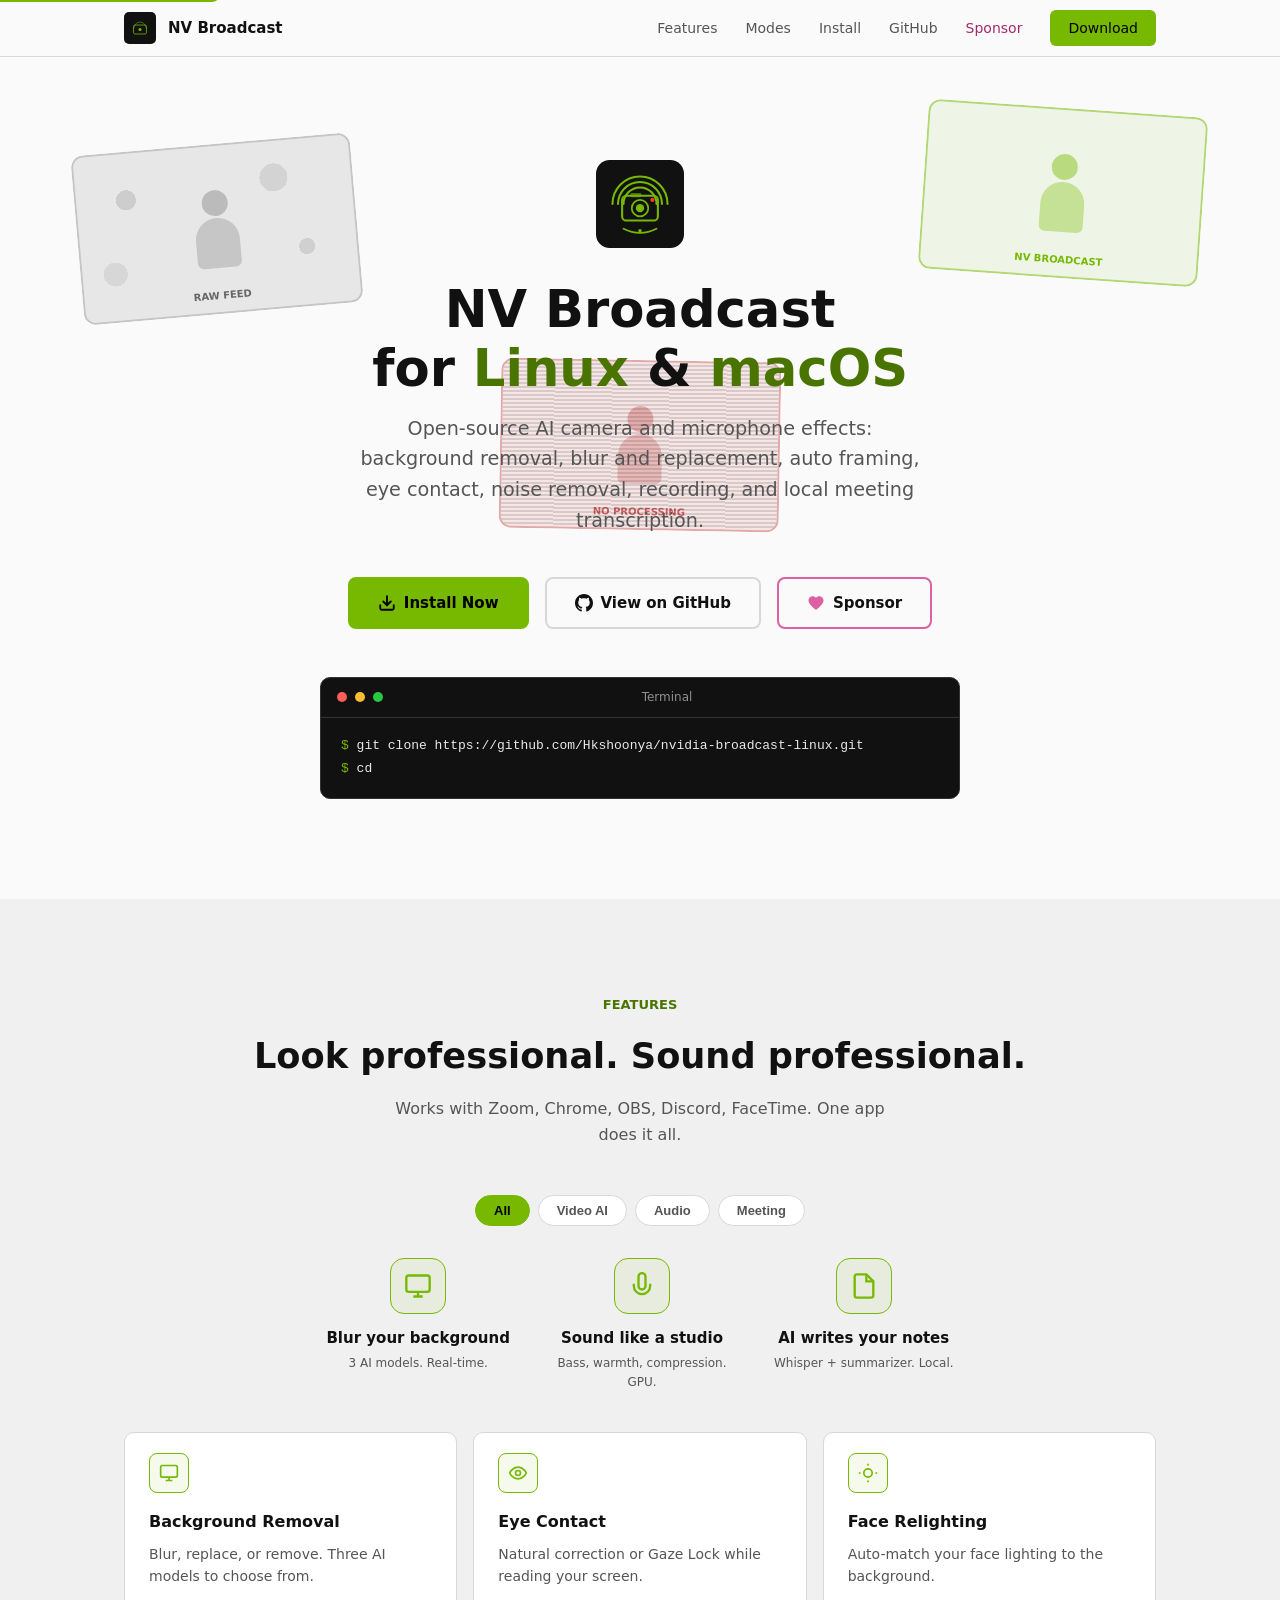
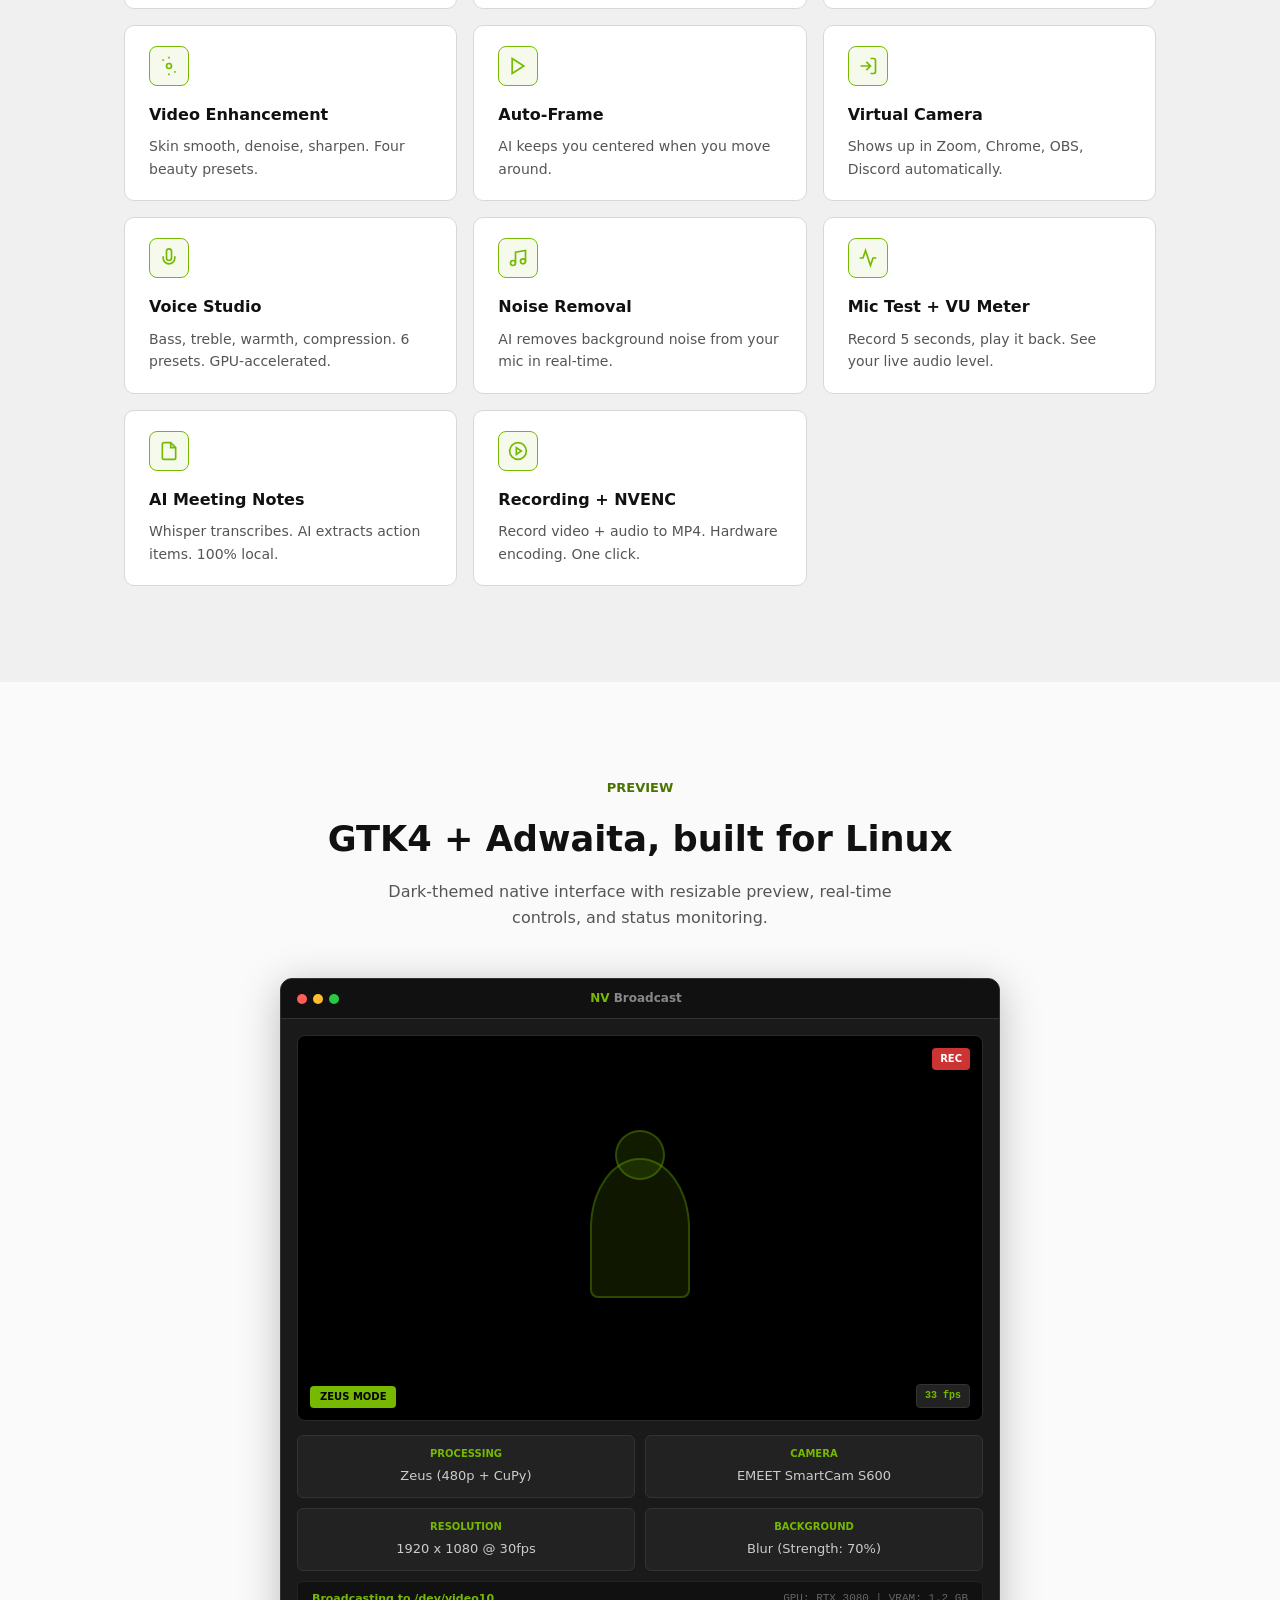
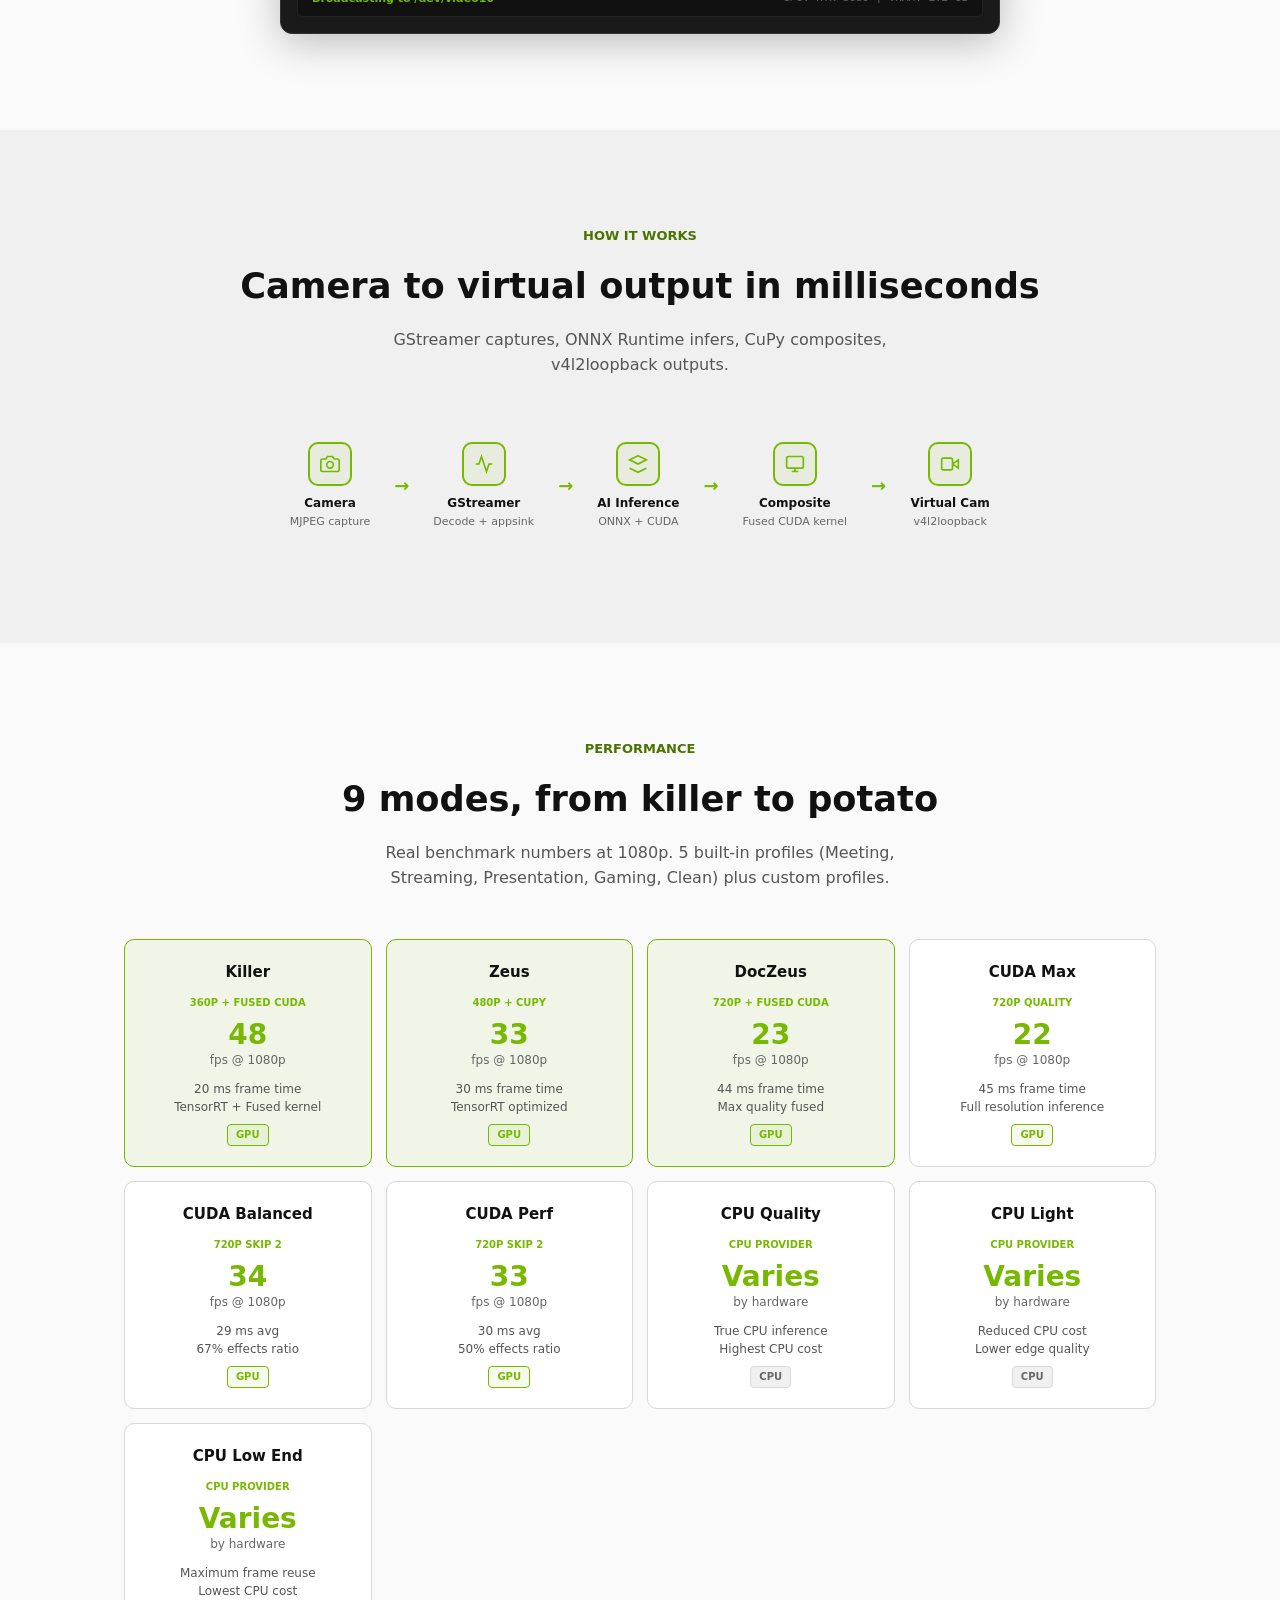
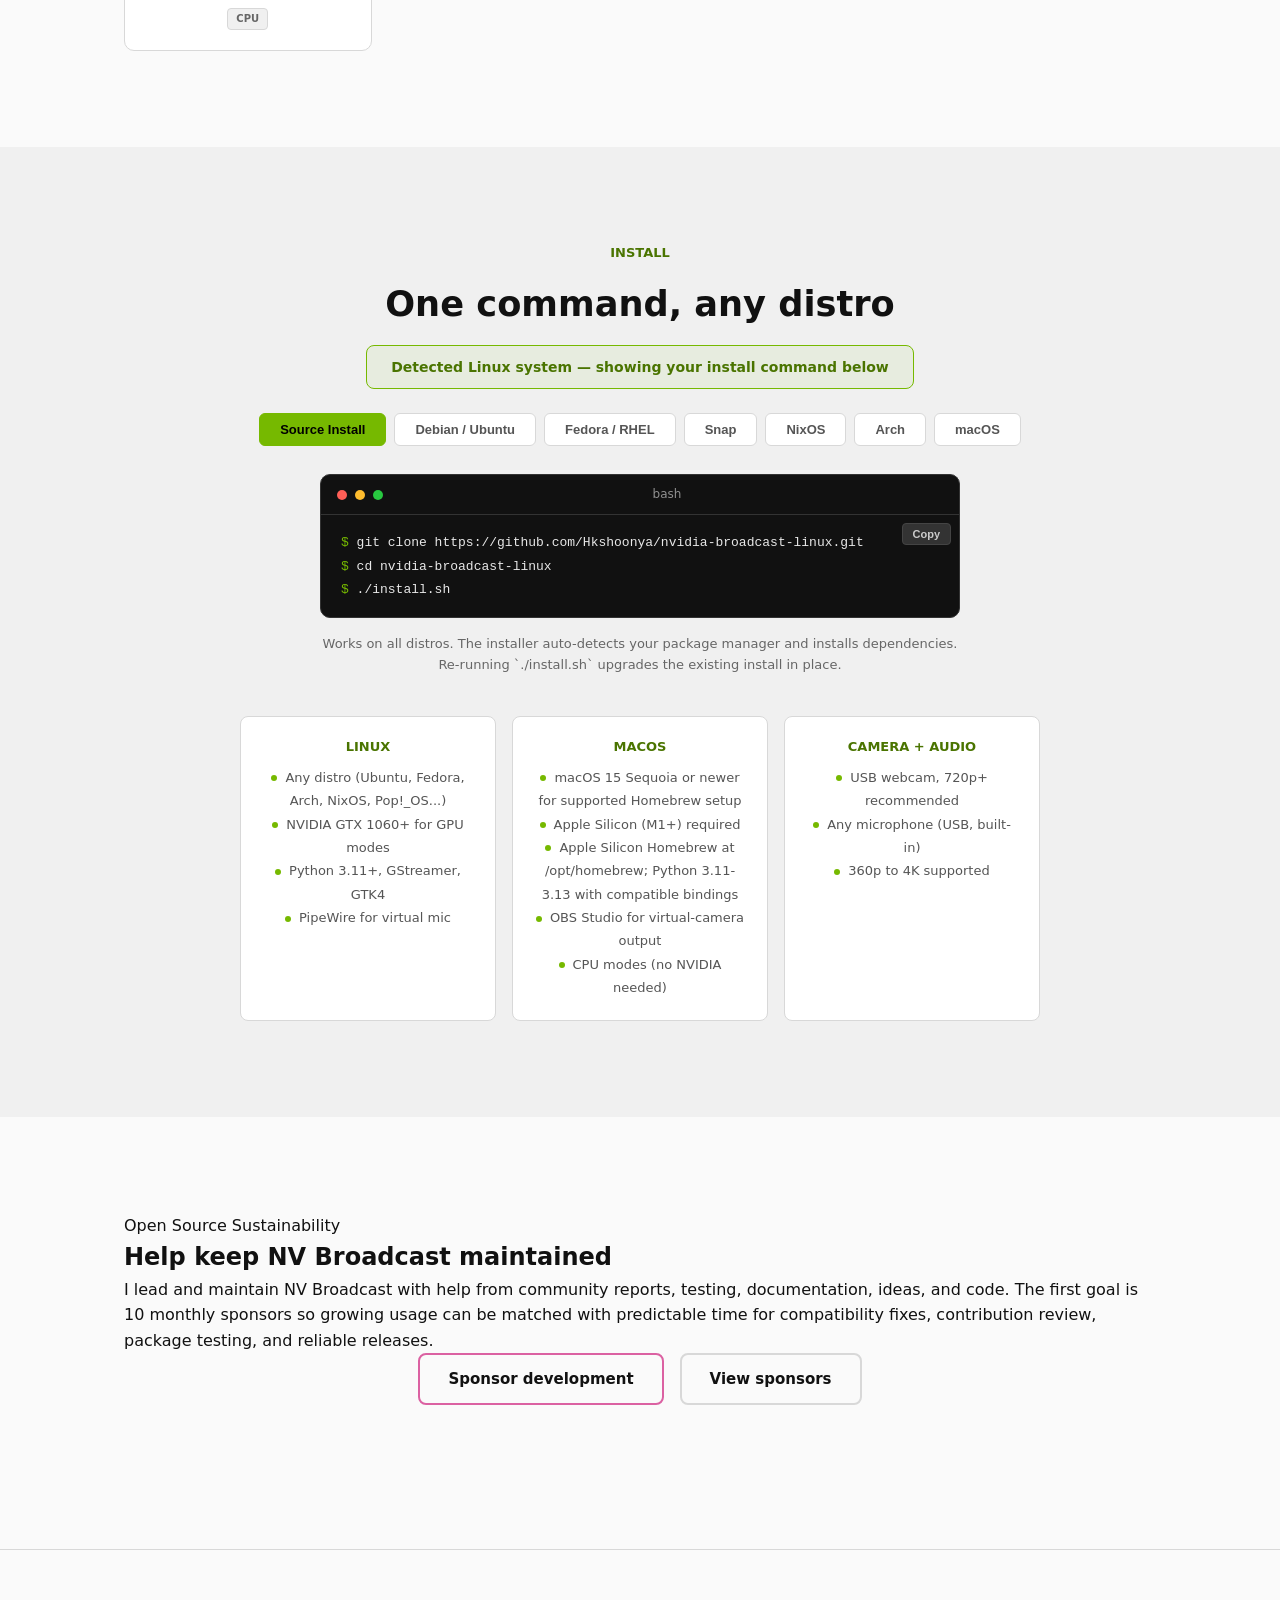
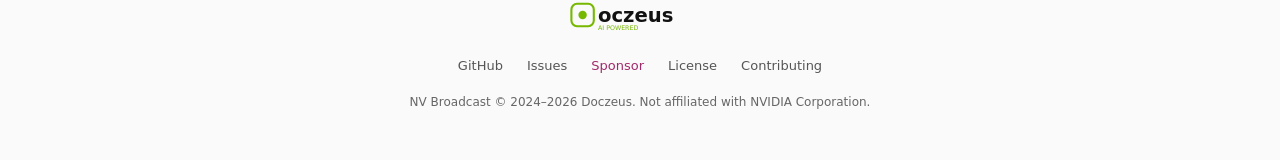
==== docs/index.html @ 4dcd2ed2 "Merge e1fee5637b21ab95cbe6ef2a25f48e8248748248 into ffb32e8519c49a64fc93b8a7a98a96daa91284bc" ====
<!DOCTYPE html>
<html lang="en">
<head>
<meta charset="UTF-8">
<meta name="viewport" content="width=device-width, initial-scale=1.0">
<title>NV Broadcast - AI Camera Effects for Linux &amp; macOS</title>
<meta name="description" content="Open-source AI camera and microphone effects for Linux and macOS: background blur and replacement, auto framing, noise removal, and local meeting transcription.">
<meta name="author" content="Doczeus">
<meta name="robots" content="index,follow,max-image-preview:large">
<meta name="theme-color" content="#111111">
<link rel="canonical" href="https://nvbroadcast.com/">
<meta property="og:site_name" content="NV Broadcast">
<meta property="og:title" content="NV Broadcast - AI Virtual Camera for Linux &amp; macOS">
<meta property="og:description" content="Open-source AI camera and microphone effects: background effects, auto framing, noise removal, and local meeting transcription.">
<meta property="og:type" content="website">
<meta property="og:url" content="https://nvbroadcast.com/">
<meta property="og:image" content="https://nvbroadcast.com/og-image.png">
<meta property="og:image:secure_url" content="https://nvbroadcast.com/og-image.png">
<meta property="og:image:type" content="image/png">
<meta property="og:image:width" content="1200">
<meta property="og:image:height" content="630">
<meta property="og:image:alt" content="NV Broadcast AI virtual camera for Linux and macOS">
<meta name="twitter:card" content="summary_large_image">
<meta name="twitter:title" content="NV Broadcast - AI Virtual Camera for Linux &amp; macOS">
<meta name="twitter:description" content="Open-source AI background effects, auto framing, noise removal, and local meeting transcription for Linux and macOS.">
<meta name="twitter:image" content="https://nvbroadcast.com/og-image.png">
<meta name="twitter:image:alt" content="NV Broadcast AI virtual camera for Linux and macOS">
<link rel="icon" type="image/svg+xml" href="data:image/svg+xml,%3Csvg xmlns='http://www.w3.org/2000/svg' viewBox='0 0 128 128'%3E%3Crect width='128' height='128' rx='20' fill='%23111'/%3E%3Ccircle cx='64' cy='70' r='6' fill='%2376b900'/%3E%3C/svg%3E">
<script type="application/ld+json">
{
  "@context": "https://schema.org",
  "@graph": [
    {
      "@type": "WebSite",
      "@id": "https://nvbroadcast.com/#website",
      "url": "https://nvbroadcast.com/",
      "name": "NV Broadcast",
      "description": "Open-source AI camera and microphone effects for Linux and macOS",
      "publisher": { "@id": "https://nvbroadcast.com/#author" }
    },
    {
      "@type": "SoftwareApplication",
      "@id": "https://nvbroadcast.com/#software",
      "name": "NV Broadcast",
      "url": "https://nvbroadcast.com/",
      "downloadUrl": "https://github.com/Hkshoonya/nvidia-broadcast-linux/releases/tag/v1.5.3",
      "softwareVersion": "1.5.3",
      "operatingSystem": "Linux, macOS 15 or later on Apple Silicon",
      "applicationCategory": "MultimediaApplication",
      "description": "AI virtual camera with background effects, auto framing, eye contact, noise removal, recording, and local meeting transcription",
      "image": "https://nvbroadcast.com/og-image.png",
      "author": { "@id": "https://nvbroadcast.com/#author" },
      "license": "https://spdx.org/licenses/GPL-3.0-or-later.html",
      "isAccessibleForFree": true,
      "offers": {
        "@type": "Offer",
        "price": "0",
        "priceCurrency": "USD"
      },
      "sameAs": [
        "https://github.com/Hkshoonya/nvidia-broadcast-linux",
        "https://snapcraft.io/nvbroadcast"
      ]
    },
    {
      "@type": "Person",
      "@id": "https://nvbroadcast.com/#author",
      "name": "Doczeus",
      "url": "https://github.com/Hkshoonya"
    }
  ]
}
</script>
<style>
/* ── Reset ── */
*, *::before, *::after { box-sizing: border-box; margin: 0; padding: 0; }

/* ── Tokens ── */
:root {
  --bg: #fafafa;
  --bg-alt: #f0f0f0;
  --surface: #ffffff;
  --surface-raised: #ffffff;
  --text: #111111;
  --text-secondary: #555555;
  --text-muted: #666666;
  --border: #d8d8d8;
  --border-subtle: #e8e8e8;
  --accent: #76b900;
  --accent-hover: #8ad400;
  --accent-text: #4a7400;
  --accent-surface: #76b90012;
  --sponsor-text: #a12a6a;
  --code-bg: #f0f0f0;
  --code-text: #1a1a1a;
  --terminal-bg: #111111;
  --terminal-text: #d4d4d4;
  --terminal-border: #333333;
  --card-shadow: 0 1px 3px rgba(0,0,0,0.06);
  --card-shadow-hover: 0 4px 12px rgba(0,0,0,0.1);
  --red: #cc3333;
  --rec-glow: #ff3333;
}

@media (prefers-color-scheme: dark) {
  :root {
    --bg: #0c0c0c;
    --bg-alt: #111111;
    --surface: #161616;
    --surface-raised: #1c1c1c;
    --text: #e8e8e8;
    --text-secondary: #999999;
    --text-muted: #888888;
    --border: #2a2a2a;
    --border-subtle: #222222;
    --accent: #76b900;
    --accent-hover: #8ad400;
    --accent-text: #76b900;
    --accent-surface: #76b90010;
    --sponsor-text: #db61a2;
    --code-bg: #1a1a1a;
    --code-text: #d4d4d4;
    --terminal-bg: #0a0a0a;
    --terminal-border: #2a2a2a;
    --card-shadow: 0 1px 3px rgba(0,0,0,0.3);
    --card-shadow-hover: 0 4px 16px rgba(0,0,0,0.4);
  }
}

/* ── Base ── */
html { scroll-behavior: smooth; -webkit-font-smoothing: antialiased; }
body {
  font-family: system-ui, -apple-system, 'Segoe UI', sans-serif;
  background: var(--bg);
  color: var(--text);
  line-height: 1.6;
  overflow-x: hidden;
}
a { color: var(--accent-text); text-decoration: none; }
a:hover { text-decoration: underline; }
img { max-width: 100%; display: block; }
code { font-family: 'SF Mono', 'Cascadia Code', 'Fira Code', ui-monospace, monospace; }

/* ── Layout ── */
.container { max-width: 1080px; margin: 0 auto; padding: 0 24px; }
.section { padding: 96px 0; }
.section-alt { background: var(--bg-alt); }

/* ── Nav ── */
nav {
  position: fixed; top: 0; left: 0; right: 0; z-index: 100;
  background: var(--bg);
  border-bottom: 1px solid var(--border);
  backdrop-filter: blur(12px);
  -webkit-backdrop-filter: blur(12px);
}
nav .container {
  display: flex; align-items: center; justify-content: space-between;
  height: 56px;
}
.nav-brand {
  display: flex; align-items: center; gap: 12px;
  text-decoration: none; color: var(--text);
}
.nav-brand svg { width: 32px; height: 32px; }
.nav-brand span { font-weight: 700; font-size: 15px; letter-spacing: 0; }
.nav-links { display: flex; align-items: center; gap: 28px; }
.nav-links a {
  font-size: 14px; font-weight: 500; color: var(--text-secondary);
  text-decoration: none; transition: color 0.2s;
}
.nav-links a:hover { color: var(--accent); text-decoration: none; }
.nav-cta {
  background: var(--accent) !important; color: #000 !important;
  padding: 7px 18px; border-radius: 6px; font-weight: 600; font-size: 13px;
  transition: background 0.2s;
}
.nav-cta:hover { background: var(--accent-hover) !important; }

/* ── Hero ── */
.hero {
  padding: 160px 0 100px;
  text-align: center;
  position: relative;
  overflow: hidden;
}
.hero > .container { position: relative; z-index: 1; }
.hero-icon {
  width: 88px; height: 88px;
  margin: 0 auto 32px;
}
.hero-icon svg { width: 100%; height: 100%; }
.hero h1 {
  font-size: clamp(2rem, 5vw, 3.2rem);
  font-weight: 800;
  letter-spacing: 0;
  line-height: 1.15;
  margin-bottom: 16px;
}
.hero h1 .accent { color: var(--accent-text); }

/* macOS text reveal — starts hidden, JS adds .animate to trigger */
.macos-reveal {
  display: inline-block;
  opacity: 0;
  transform: translateY(12px) scale(0.9);
  filter: blur(6px);
  transition: none;
}
.macos-reveal.animate {
  animation: macos-arrive 1.6s cubic-bezier(0.22, 1, 0.36, 1) forwards;
}
@keyframes macos-arrive {
  0% {
    opacity: 0;
    transform: translateY(12px) scale(0.9);
    filter: blur(6px);
  }
  50% {
    opacity: 0.8;
    transform: translateY(-2px) scale(1.02);
    filter: blur(1px);
  }
  100% {
    opacity: 1;
    transform: translateY(0) scale(1);
    filter: blur(0);
  }
}
.hero .subtitle {
  font-size: clamp(1rem, 2.5vw, 1.2rem);
  color: var(--text-secondary);
  max-width: 560px;
  margin: 0 auto 40px;
  line-height: 1.6;
}
.hero-ctas {
  display: flex; align-items: center; justify-content: center;
  gap: 16px; flex-wrap: wrap; margin-bottom: 48px;
}
.btn {
  display: inline-flex; align-items: center; gap: 8px;
  padding: 12px 28px; border-radius: 8px;
  font-weight: 600; font-size: 15px;
  text-decoration: none; cursor: pointer;
  border: 2px solid transparent;
  transition: all 0.2s ease;
}
.btn:hover { text-decoration: none; }
.btn-primary {
  background: var(--accent); color: #000; border-color: var(--accent);
}
.btn-primary:hover { background: var(--accent-hover); border-color: var(--accent-hover); }
.btn-secondary {
  background: transparent; color: var(--text);
  border-color: var(--border);
}
.btn-secondary:hover { border-color: var(--accent); color: var(--accent); }
.btn-icon { width: 18px; height: 18px; }

/* ── Terminal ── */
.terminal {
  max-width: 640px; margin: 0 auto;
  background: var(--terminal-bg);
  border: 1px solid var(--terminal-border);
  border-radius: 10px;
  overflow: hidden;
  text-align: left;
}
.terminal-bar {
  display: flex; align-items: center; gap: 8px;
  padding: 10px 16px;
  border-bottom: 1px solid var(--terminal-border);
}
.terminal-dot {
  width: 10px; height: 10px; border-radius: 50%;
}
.terminal-dot.r { background: #ff5f57; }
.terminal-dot.y { background: #febc2e; }
.terminal-dot.g { background: #28c840; }
.terminal-bar span {
  flex: 1; text-align: center;
  font-size: 12px; color: #909090; font-weight: 500;
}
.terminal-body {
  padding: 16px 20px;
  font-family: 'SF Mono', 'Cascadia Code', ui-monospace, monospace;
  font-size: 13px;
  line-height: 1.8;
  color: var(--terminal-text);
  min-height: 80px;
}
.terminal-line { white-space: normal; overflow-wrap: anywhere; }
.terminal-line .prompt { color: var(--accent); }
.terminal-line .cmd { color: #e8e8e8; }
.terminal-line .comment { color: #555; }
.cursor {
  display: inline-block; width: 8px; height: 16px;
  background: var(--accent); vertical-align: text-bottom;
  animation: blink-cursor 1s step-end infinite;
}
@keyframes blink-cursor {
  0%, 100% { opacity: 1; }
  50% { opacity: 0; }
}

/* ── Hero Scene: Raw → Distorted → Enhanced ── */
.hero-scene {
  position: absolute;
  inset: 0;
  pointer-events: none;
  z-index: 0;
  overflow: hidden;
}
.scene-frame {
  position: absolute;
  width: 280px;
  height: 170px;
  border-radius: 12px;
  overflow: hidden;
}
.scene-screen {
  width: 100%;
  height: 100%;
  border-radius: 12px;
  position: relative;
  display: flex;
  align-items: center;
  justify-content: center;
  overflow: hidden;
}
.scene-person { position: relative; z-index: 1; }
.scene-person .p-head {
  width: 26px; height: 26px;
  border-radius: 50%;
  margin: 0 auto 2px;
}
.scene-person .p-body {
  width: 44px; height: 50px;
  border-radius: 22px 22px 6px 6px;
}
.scene-label {
  position: absolute;
  bottom: 10px; left: 0; right: 0;
  text-align: center;
  font-size: 10px; font-weight: 700;
  letter-spacing: 0;
  text-transform: uppercase;
}

/* Raw frame */
.frame-raw {
  top: 16%; left: 6%;
  transform: rotate(-5deg);
  animation: float-a 7s ease-in-out infinite, vis-raw 10s ease-in-out infinite;
}
.frame-raw .scene-screen {
  background: rgba(100,100,100,0.12);
  border: 2px solid rgba(120,120,120,0.3);
}
.frame-raw .p-head { background: rgba(120,120,120,0.4); }
.frame-raw .p-body { background: rgba(120,120,120,0.3); }
.frame-raw .scene-label { color: var(--text-muted); }
.frame-raw .scene-screen::before {
  content: '';
  position: absolute; inset: 0;
  background:
    radial-gradient(circle at 18% 28%, rgba(100,100,100,0.2) 10px, transparent 10px),
    radial-gradient(circle at 72% 22%, rgba(100,100,100,0.15) 14px, transparent 14px),
    radial-gradient(circle at 82% 65%, rgba(100,100,100,0.18) 8px, transparent 8px),
    radial-gradient(circle at 12% 72%, rgba(100,100,100,0.12) 12px, transparent 12px);
}

/* Distorted frame */
.frame-bad {
  top: 40%; left: 50%;
  transform: translateX(-50%) rotate(1deg);
  animation: float-b 6s ease-in-out infinite, vis-bad 10s ease-in-out infinite;
}
.frame-bad .scene-screen {
  background: rgba(200,50,50,0.1);
  border: 2px solid rgba(200,80,80,0.4);
}
.frame-bad .p-head { background: rgba(200,80,80,0.4); }
.frame-bad .p-body { background: rgba(200,80,80,0.3); }
.frame-bad .scene-label { color: rgba(200,80,80,0.9); }
.frame-bad .scene-screen::before {
  content: '';
  position: absolute; inset: 0;
  background: repeating-linear-gradient(
    0deg, transparent, transparent 2px,
    rgba(0,0,0,0.12) 2px, rgba(0,0,0,0.12) 4px
  );
  z-index: 2;
  animation: scanline-drift 4s linear infinite;
}
@keyframes scanline-drift {
  0% { transform: translateY(0); }
  100% { transform: translateY(4px); }
}
.frame-bad .scene-screen::after {
  content: '';
  position: absolute; inset: 0;
  z-index: 3;
  animation: rgb-shift 3s step-end infinite;
}
@keyframes rgb-shift {
  0%, 85% { box-shadow: inset 3px 0 rgba(255,0,0,0.2), inset -3px 0 rgba(0,200,255,0.2); }
  88% { box-shadow: inset -5px 0 rgba(255,0,0,0.3), inset 5px 0 rgba(0,200,255,0.3); }
  92% { box-shadow: inset 2px 0 rgba(255,0,0,0.15), inset -2px 0 rgba(0,200,255,0.15); }
  95% { box-shadow: inset -6px 0 rgba(255,0,0,0.25), inset 6px 0 rgba(0,200,255,0.25); }
}

/* Enhanced frame */
.frame-good {
  top: 12%; right: 6%;
  transform: rotate(4deg);
  animation: float-c 8s ease-in-out infinite, vis-good 10s ease-in-out infinite;
}
.frame-good .scene-screen {
  background: rgba(118,185,0,0.08);
  border: 2px solid rgba(118,185,0,0.5);
}
.frame-good .p-head { background: rgba(118,185,0,0.45); }
.frame-good .p-body { background: rgba(118,185,0,0.35); }
.frame-good .scene-label { color: var(--accent); }
.frame-good .scene-screen::before {
  content: '';
  position: absolute; inset: -1px;
  border-radius: 12px;
  box-shadow: 0 0 30px rgba(118,185,0,0.2), 0 0 60px rgba(118,185,0,0.1);
}

/* Float animations */
@keyframes float-a {
  0%, 100% { transform: rotate(-5deg) translateY(0); }
  50% { transform: rotate(-5deg) translateY(-10px); }
}
@keyframes float-b {
  0%, 100% { transform: translateX(-50%) rotate(1deg) translateY(0); }
  50% { transform: translateX(-50%) rotate(1deg) translateY(-8px); }
}
@keyframes float-c {
  0%, 100% { transform: rotate(4deg) translateY(0); }
  50% { transform: rotate(4deg) translateY(-12px); }
}

/* Sequential highlight: Raw → Bad → Good */
@keyframes vis-raw {
  0%, 3% { opacity: 0.08; }
  8%, 28% { opacity: 0.55; }
  33%, 100% { opacity: 0.08; }
}
@keyframes vis-bad {
  0%, 33% { opacity: 0.08; }
  38%, 58% { opacity: 0.55; }
  63%, 100% { opacity: 0.08; }
}
@keyframes vis-good {
  0%, 63% { opacity: 0.08; }
  68%, 92% { opacity: 0.65; }
  97%, 100% { opacity: 0.08; }
}

/* Sponsor button */
.btn-sponsor {
  background: transparent; color: var(--text);
  border-color: #db61a2;
}
.btn-sponsor:hover { border-color: #db61a2; color: #db61a2; }
.btn-sponsor svg { fill: #db61a2; }

/* ── Broadcast wave animation on icon ── */
.wave { transition: opacity 0.3s; }
@keyframes wave-pulse {
  0%, 100% { opacity: 0.15; }
  50% { opacity: 0.7; }
}
.wave-1 { animation: wave-pulse 2.4s ease-in-out infinite; }
.wave-2 { animation: wave-pulse 2.4s ease-in-out 0.4s infinite; }
.wave-3 { animation: wave-pulse 2.4s ease-in-out 0.8s infinite; }
@keyframes rec-blink {
  0%, 100% { opacity: 0.9; }
  50% { opacity: 0.15; }
}
.rec-dot { animation: rec-blink 1.6s ease-in-out infinite; }

/* ── Scroll reveal ── */
.reveal {
  opacity: 0;
  transform: translateY(24px);
  transition: opacity 0.5s ease, transform 0.5s ease;
}
.reveal.visible {
  opacity: 1;
  transform: translateY(0);
}
.reveal-delay-1 { transition-delay: 0.1s; }
.reveal-delay-2 { transition-delay: 0.2s; }
.reveal-delay-3 { transition-delay: 0.3s; }
.reveal-delay-4 { transition-delay: 0.4s; }
.reveal-delay-5 { transition-delay: 0.5s; }

/* ── Section headers ── */
.section-tag {
  font-size: 13px; font-weight: 700; color: var(--accent-text);
  text-transform: uppercase; letter-spacing: 0;
  margin-bottom: 12px;
}
.section-title {
  font-size: clamp(1.5rem, 3.5vw, 2.2rem);
  font-weight: 800; letter-spacing: 0;
  margin-bottom: 12px;
}
.section-desc {
  font-size: 16px; color: var(--text-secondary);
  max-width: 520px; margin: 0 auto 48px;
  text-align: center;
}

/* ── Feature grid ── */
/* ── Feature category tabs ── */
.feature-tabs {
  display: flex; justify-content: center;
  gap: 8px; margin-bottom: 32px; flex-wrap: wrap;
}
.feature-tab {
  padding: 7px 18px; border: 1px solid var(--border);
  border-radius: 20px; font-size: 13px; font-weight: 600;
  cursor: pointer; background: var(--surface); color: var(--text-secondary);
  transition: all 0.2s;
}
.feature-tab:hover { border-color: var(--accent); color: var(--accent); }
.feature-tab.active {
  background: var(--accent); color: #000; border-color: var(--accent);
}

/* ── Hero features — the big 3 ── */
.hero-features {
  display: flex; justify-content: center; gap: 32px;
  margin-bottom: 40px; flex-wrap: wrap;
}
.hero-feature {
  text-align: center; max-width: 200px;
}
.hero-feature-icon {
  width: 56px; height: 56px;
  background: var(--accent-surface); border: 1px solid var(--accent);
  border-radius: 14px;
  display: flex; align-items: center; justify-content: center;
  margin: 0 auto 12px;
  transition: transform 0.3s ease, box-shadow 0.3s ease;
}
.hero-feature:hover .hero-feature-icon {
  transform: translateY(-3px);
  box-shadow: 0 4px 16px rgba(118, 185, 0, 0.2);
}
.hero-feature h3 {
  font-size: 15px; font-weight: 700; margin-bottom: 4px;
}
.hero-feature p {
  font-size: 12px; color: var(--text-secondary);
}

/* ── Feature grid ── */
.features-grid {
  display: grid;
  grid-template-columns: repeat(auto-fit, minmax(260px, 1fr));
  gap: 16px;
}
.feature-card {
  background: var(--surface);
  border: 1px solid var(--border);
  border-radius: 10px;
  padding: 20px 24px;
  text-align: left;
  transition: box-shadow 0.25s ease, border-color 0.25s ease, transform 0.25s ease, opacity 0.3s ease;
}
.feature-card:hover {
  box-shadow: var(--card-shadow-hover);
  border-color: var(--accent);
  transform: translateY(-2px);
}
.feature-card.hidden {
  display: none;
}
.feature-icon {
  width: 40px; height: 40px;
  background: var(--accent-surface);
  border: 1px solid var(--accent);
  border-radius: 8px;
  display: flex; align-items: center; justify-content: center;
  margin-bottom: 16px;
  font-size: 18px;
}
.feature-card h3 {
  font-size: 16px; font-weight: 700;
  margin-bottom: 8px;
}
.feature-card p {
  font-size: 14px; color: var(--text-secondary); line-height: 1.6;
}

/* ── App Preview ── */
.preview-window {
  max-width: 720px; margin: 0 auto;
  background: #1a1a1a;
  border-radius: 12px;
  border: 1px solid #333;
  overflow: hidden;
  box-shadow: 0 8px 40px rgba(0,0,0,0.25);
}
.preview-titlebar {
  display: flex; align-items: center;
  padding: 10px 16px;
  background: #111;
  border-bottom: 1px solid #333;
  gap: 10px;
}
.preview-titlebar .dots { display: flex; gap: 6px; }
.preview-titlebar .dot { width: 10px; height: 10px; border-radius: 50%; }
.preview-titlebar .dot-r { background: #ff5f57; }
.preview-titlebar .dot-y { background: #febc2e; }
.preview-titlebar .dot-g { background: #28c840; }
.preview-titlebar .title {
  flex: 1; text-align: center;
  font-size: 12px; color: #888; font-weight: 600;
}
.preview-titlebar .title .nv { color: #76b900; }
.preview-content { padding: 16px; }
.preview-video {
  background: #000;
  border-radius: 8px;
  aspect-ratio: 16/9;
  display: flex; align-items: center; justify-content: center;
  position: relative;
  overflow: hidden;
  border: 1px solid #2a2a2a;
}
.preview-video .silhouette {
  position: relative; width: 100%; height: 100%;
  display: flex; align-items: center; justify-content: center;
}
.preview-video .person {
  width: 100px; height: 140px;
  background: #76b90020;
  border: 2px solid #76b90050;
  border-radius: 50% 50% 8px 8px;
  position: relative;
}
.preview-video .person::before {
  content: '';
  width: 50px; height: 50px;
  background: #76b90025;
  border: 2px solid #76b90050;
  border-radius: 50%;
  position: absolute; top: -30px; left: 50%; transform: translateX(-50%);
}
.preview-video .badge-live {
  position: absolute; top: 12px; right: 12px;
  background: var(--red);
  color: #fff;
  font-size: 10px; font-weight: 700;
  padding: 3px 8px; border-radius: 4px;
  letter-spacing: 0;
  animation: rec-blink 1.6s ease-in-out infinite;
}
.preview-video .badge-mode {
  position: absolute; bottom: 12px; left: 12px;
  background: #76b900;
  color: #000;
  font-size: 10px; font-weight: 700;
  padding: 3px 10px; border-radius: 4px;
  letter-spacing: 0;
}
.preview-video .badge-fps {
  position: absolute; bottom: 12px; right: 12px;
  background: #222;
  color: #76b900;
  font-size: 10px; font-weight: 600;
  padding: 3px 8px; border-radius: 4px;
  font-family: ui-monospace, monospace;
  border: 1px solid #333;
}
.preview-controls {
  display: grid; grid-template-columns: 1fr 1fr;
  gap: 10px; margin-top: 14px;
}
.preview-ctrl {
  background: #222;
  border-radius: 6px;
  padding: 10px 14px;
  border: 1px solid #333;
}
.preview-ctrl .label {
  font-size: 10px; color: #76b900; font-weight: 700;
  text-transform: uppercase; letter-spacing: 0;
  margin-bottom: 4px;
}
.preview-ctrl .value {
  font-size: 13px; color: #ccc; font-weight: 500;
}
.preview-status {
  margin-top: 10px;
  padding: 8px 14px;
  background: #111;
  border-radius: 6px;
  border: 1px solid #222;
  display: flex; align-items: center; justify-content: space-between;
}
.preview-status .left {
  font-size: 11px; color: #76b900; font-weight: 600;
}
.preview-status .right {
  font-size: 11px; color: #666; font-family: ui-monospace, monospace;
}

/* ── Modes grid ── */
.modes-grid {
  display: grid;
  grid-template-columns: repeat(auto-fill, minmax(220px, 1fr));
  gap: 14px;
}
.mode-card {
  background: var(--surface);
  border: 1px solid var(--border);
  border-radius: 10px;
  padding: 20px;
  text-align: center;
  transition: border-color 0.25s, box-shadow 0.25s, transform 0.25s;
}
.mode-card:hover {
  border-color: var(--accent);
  box-shadow: var(--card-shadow-hover);
  transform: translateY(-2px);
}
.mode-card.featured {
  border-color: var(--accent);
  background: var(--accent-surface);
}
.mode-name {
  font-size: 15px; font-weight: 700; margin-bottom: 4px;
}
.mode-badge {
  display: inline-block;
  font-size: 10px; font-weight: 700;
  color: var(--accent);
  text-transform: uppercase;
  letter-spacing: 0;
  margin-bottom: 10px;
}
.mode-fps {
  font-size: 28px; font-weight: 800;
  color: var(--accent);
  line-height: 1;
  margin-bottom: 2px;
}
.mode-fps-label {
  font-size: 12px; color: var(--text-muted); font-weight: 500;
}
.mode-detail {
  font-size: 12px; color: var(--text-secondary);
  margin-top: 10px; line-height: 1.5;
}
.mode-tag {
  display: inline-block;
  font-size: 10px; font-weight: 600;
  padding: 2px 8px; border-radius: 4px;
  margin-top: 8px;
}
.mode-tag.gpu {
  background: var(--accent-surface); color: var(--accent);
  border: 1px solid var(--accent);
}
.mode-tag.cpu {
  background: var(--bg-alt); color: var(--text-muted);
  border: 1px solid var(--border);
}

/* ── Pipeline ── */
.pipeline {
  display: flex; align-items: center; justify-content: center;
  gap: 0; flex-wrap: wrap;
  margin: 0 auto; max-width: 800px;
}
.pipeline-step {
  display: flex; flex-direction: column; align-items: center;
  padding: 16px 20px; min-width: 120px;
}
.pipeline-step .icon {
  width: 44px; height: 44px;
  border: 2px solid var(--accent);
  border-radius: 10px;
  display: flex; align-items: center; justify-content: center;
  font-size: 18px;
  margin-bottom: 8px;
  background: var(--accent-surface);
}
.pipeline-step .step-label {
  font-size: 12px; font-weight: 700;
  color: var(--text);
  text-align: center;
}
.pipeline-step .step-detail {
  font-size: 11px; color: var(--text-muted); text-align: center;
}
.pipeline-arrow {
  font-size: 18px; color: var(--accent);
  font-weight: 700; padding: 0 4px;
  align-self: center;
}

/* ── Install section ── */
/* ── OS detection banner ── */
.os-detect-banner {
  display: inline-block;
  background: var(--accent-surface);
  border: 1px solid var(--accent);
  border-radius: 8px;
  padding: 10px 24px;
  font-size: 14px;
  font-weight: 600;
  color: var(--accent-text);
  margin-bottom: 24px;
}

.install-tabs {
  display: flex; justify-content: center;
  gap: 8px; margin-bottom: 28px; flex-wrap: wrap;
}
.install-tab {
  padding: 8px 20px;
  border: 1px solid var(--border);
  border-radius: 6px;
  font-size: 13px; font-weight: 600;
  cursor: pointer;
  background: var(--surface);
  color: var(--text-secondary);
  transition: all 0.2s;
}
.install-tab:hover { border-color: var(--accent); color: var(--accent); }
.install-tab.active {
  background: var(--accent); color: #000;
  border-color: var(--accent);
}
.install-block {
  max-width: 640px; margin: 0 auto;
}
.install-block .terminal { margin-bottom: 16px; }
.install-pane { display: none; }
.install-pane.active { display: block; }
.copy-btn {
  position: absolute; top: 8px; right: 8px;
  background: #333; border: 1px solid #444;
  color: #ccc; padding: 4px 10px;
  border-radius: 4px; font-size: 11px;
  cursor: pointer; font-weight: 600;
  transition: all 0.2s;
}
.copy-btn:hover { background: #444; color: #fff; }
.copy-btn.copied { background: var(--accent); color: #000; border-color: var(--accent); }
.terminal-body { position: relative; }
.install-note {
  text-align: center;
  font-size: 13px; color: var(--text-muted);
  margin-top: 16px;
}
.install-note a { color: var(--accent-text); }

/* ── Requirements ── */
.req-grid {
  display: grid;
  grid-template-columns: repeat(auto-fit, minmax(240px, 1fr));
  gap: 16px; max-width: 800px; margin: 40px auto 0;
}
.req-card {
  background: var(--surface);
  border: 1px solid var(--border);
  border-radius: 8px;
  padding: 20px;
}
.req-card h3 {
  font-size: 13px; font-weight: 700; color: var(--accent-text);
  text-transform: uppercase; letter-spacing: 0;
  margin-bottom: 8px;
}
.req-card ul {
  list-style: none;
  font-size: 13px; color: var(--text-secondary); line-height: 1.8;
}
.req-card li::before {
  content: ''; display: inline-block;
  width: 6px; height: 6px; border-radius: 50%;
  background: var(--accent);
  margin-right: 8px; vertical-align: middle;
}

/* ── Footer ── */
footer {
  padding: 48px 0;
  border-top: 1px solid var(--border);
  text-align: center;
}
.footer-brand { margin-bottom: 16px; }
.footer-brand svg { margin: 0 auto; }
.footer-links {
  display: flex; align-items: center; justify-content: center;
  flex-wrap: wrap;
  gap: 24px; margin-bottom: 16px;
}
.footer-links a {
  font-size: 13px; font-weight: 500; color: var(--text-secondary);
}
.footer-links a:hover { color: var(--accent); }
.sponsor-link,
.sponsor-link:hover { color: var(--sponsor-text) !important; }
.footer-copy {
  font-size: 12px; color: var(--text-muted);
}

/* ── Accessibility ── */
.skip-link {
  position: absolute; top: -40px; left: 0;
  background: var(--accent); color: #000;
  padding: 8px 16px; z-index: 200;
  font-weight: 600; border-radius: 0 0 8px 0;
  transition: top 0.2s;
}
.skip-link:focus { top: 0; }

*:focus-visible {
  outline: 2px solid var(--accent);
  outline-offset: 2px;
}

button:focus-visible, a:focus-visible {
  outline: 2px solid var(--accent);
  outline-offset: 2px;
}

.sr-only {
  position: absolute; width: 1px; height: 1px;
  padding: 0; margin: -1px; overflow: hidden;
  clip: rect(0, 0, 0, 0); white-space: nowrap; border: 0;
}

/* ── Misc ── */
.text-center { text-align: center; }
.mono { font-family: 'SF Mono', 'Cascadia Code', ui-monospace, monospace; }

/* ── Responsive ── */
@media (max-width: 768px) {
  .nav-links a:not(.nav-cta) { display: none; }
  .hero-scene { display: none; }
  .hero { padding: 120px 0 64px; }
  .section { padding: 64px 0; }
  .features-grid { grid-template-columns: 1fr; }
  .hero-features { flex-direction: column; align-items: center; gap: 20px; }
  .feature-tabs { gap: 6px; }
  .modes-grid { grid-template-columns: repeat(auto-fill, minmax(160px, 1fr)); }
  .preview-controls { grid-template-columns: 1fr; }
  .pipeline { flex-direction: column; }
  .pipeline-arrow { transform: rotate(90deg); }
  .req-grid { grid-template-columns: 1fr; }
}
@media (max-width: 480px) {
  .hero-ctas { flex-direction: column; }
  .btn { width: 100%; justify-content: center; }
  .modes-grid { grid-template-columns: 1fr 1fr; }
  .mode-fps { font-size: 22px; }
}

@media (prefers-reduced-motion: reduce) {
  .reveal { transition: none; opacity: 1; transform: none; }
  .macos-reveal { animation: none; opacity: 1; transform: none; filter: none; }
  .hero-feature-icon { transition: none; }
  .feature-card { transition: none; }
  * { transition-duration: 0.01ms !important; }
}
</style>
</head>
<body>

<a href="#main-content" class="skip-link">Skip to main content</a>

<!-- ─── Nav ─── -->
<nav>
  <div class="container">
    <a href="#" class="nav-brand">
      <svg viewBox="0 0 128 128" width="32" height="32" role="img" aria-label="NV Broadcast logo">
        <rect width="128" height="128" rx="20" fill="#111"/>
        <path d="M 40 64 A 24 24 0 0 1 88 64" fill="none" stroke="#76b900" stroke-width="3" stroke-linecap="round" opacity="0.7"/>
        <rect x="38" y="52" width="52" height="36" rx="6" fill="none" stroke="#76b900" stroke-width="3"/>
        <circle cx="64" cy="70" r="6" fill="#76b900"/>
      </svg>
      <span>NV Broadcast</span>
    </a>
    <div class="nav-links">
      <a href="#features">Features</a>
      <a href="#modes">Modes</a>
      <a href="#install">Install</a>
      <a href="https://github.com/Hkshoonya/nvidia-broadcast-linux" target="_blank" rel="noopener">GitHub</a>
      <a href="https://github.com/sponsors/Hkshoonya?metadata_campaign=nvbroadcast_site" target="_blank" rel="noopener" class="sponsor-link">Sponsor</a>
      <a href="#install" class="nav-cta">Download</a>
    </div>
  </div>
</nav>

<main>
<!-- ─── Hero ─── -->
<section class="hero" id="main-content">
  <!-- Background: Raw → Distorted → Enhanced progression -->
  <div class="hero-scene" aria-hidden="true">
    <div class="scene-frame frame-raw">
      <div class="scene-screen">
        <div class="scene-person"><div class="p-head"></div><div class="p-body"></div></div>
      </div>
      <div class="scene-label">Raw Feed</div>
    </div>
    <div class="scene-frame frame-bad">
      <div class="scene-screen">
        <div class="scene-person"><div class="p-head"></div><div class="p-body"></div></div>
      </div>
      <div class="scene-label">No Processing</div>
    </div>
    <div class="scene-frame frame-good">
      <div class="scene-screen">
        <div class="scene-person"><div class="p-head"></div><div class="p-body"></div></div>
      </div>
      <div class="scene-label">NV Broadcast</div>
    </div>
  </div>
  <div class="container">

    <div class="hero-icon reveal">
      <svg viewBox="0 0 128 128" role="img" aria-label="NV Broadcast camera icon with broadcast waves">
        <rect width="128" height="128" rx="20" fill="#111"/>
        <path class="wave wave-1" d="M 24 64 A 40 40 0 0 1 104 64" fill="none" stroke="#76b900" stroke-width="3" stroke-linecap="round"/>
        <path class="wave wave-2" d="M 32 64 A 32 32 0 0 1 96 64" fill="none" stroke="#76b900" stroke-width="3" stroke-linecap="round"/>
        <path class="wave wave-3" d="M 40 64 A 24 24 0 0 1 88 64" fill="none" stroke="#76b900" stroke-width="3" stroke-linecap="round"/>
        <rect x="38" y="52" width="52" height="36" rx="6" fill="none" stroke="#76b900" stroke-width="3"/>
        <circle cx="64" cy="70" r="12" fill="none" stroke="#76b900" stroke-width="2.5"/>
        <circle cx="64" cy="70" r="6" fill="#76b900"/>
        <rect x="50" y="48" width="16" height="6" rx="2" fill="#76b900" opacity="0.6"/>
        <circle class="rec-dot" cx="82" cy="58" r="3" fill="#ff3333"/>
        <path d="M 40 100 Q 64 112 88 100" fill="none" stroke="#76b900" stroke-width="2.5" stroke-linecap="round"/>
        <circle cx="64" cy="103" r="2.5" fill="#76b900"/>
      </svg>
    </div>

    <h1 class="reveal reveal-delay-1">
      NV Broadcast<br>for <span class="accent">Linux</span> <span class="macos-reveal">&amp; <span class="accent">macOS</span></span>
    </h1>
    <p class="subtitle reveal reveal-delay-2">
      Open-source AI camera and microphone effects: background removal, blur and replacement, auto framing, eye contact, noise removal, recording, and local meeting transcription.
    </p>

    <div class="hero-ctas reveal reveal-delay-3">
      <a href="#install" class="btn btn-primary">
        <svg class="btn-icon" viewBox="0 0 24 24" fill="none" stroke="currentColor" stroke-width="2.5" stroke-linecap="round" stroke-linejoin="round" aria-hidden="true"><path d="M21 15v4a2 2 0 0 1-2 2H5a2 2 0 0 1-2-2v-4"/><polyline points="7 10 12 15 17 10"/><line x1="12" y1="15" x2="12" y2="3"/></svg>
        Install Now
      </a>
      <a href="https://github.com/Hkshoonya/nvidia-broadcast-linux" target="_blank" rel="noopener" class="btn btn-secondary">
        <svg class="btn-icon" viewBox="0 0 24 24" fill="currentColor" aria-hidden="true"><path d="M12 0c-6.626 0-12 5.373-12 12 0 5.302 3.438 9.8 8.207 11.387.599.111.793-.261.793-.577v-2.234c-3.338.726-4.033-1.416-4.033-1.416-.546-1.387-1.333-1.756-1.333-1.756-1.089-.745.083-.729.083-.729 1.205.084 1.839 1.237 1.839 1.237 1.07 1.834 2.807 1.304 3.492.997.107-.775.418-1.305.762-1.604-2.665-.305-5.467-1.334-5.467-5.931 0-1.311.469-2.381 1.236-3.221-.124-.303-.535-1.524.117-3.176 0 0 1.008-.322 3.301 1.23.957-.266 1.983-.399 3.003-.404 1.02.005 2.047.138 3.006.404 2.291-1.552 3.297-1.23 3.297-1.23.653 1.653.242 2.874.118 3.176.77.84 1.235 1.911 1.235 3.221 0 4.609-2.807 5.624-5.479 5.921.43.372.823 1.102.823 2.222v3.293c0 .319.192.694.801.576 4.765-1.589 8.199-6.086 8.199-11.386 0-6.627-5.373-12-12-12z"/></svg>
        View on GitHub
      </a>
      <a href="https://github.com/sponsors/Hkshoonya?metadata_campaign=nvbroadcast_site" target="_blank" rel="noopener" class="btn btn-sponsor">
        <svg class="btn-icon" viewBox="0 0 24 24" fill="#db61a2" aria-hidden="true"><path d="M12 21.35l-1.45-1.32C5.4 15.36 2 12.28 2 8.5 2 5.42 4.42 3 7.5 3c1.74 0 3.41.81 4.5 2.09C13.09 3.81 14.76 3 16.5 3 19.58 3 22 5.42 22 8.5c0 3.78-3.4 6.86-8.55 11.54L12 21.35z"/></svg>
        Sponsor
      </a>
    </div>

    <div class="terminal reveal reveal-delay-4" id="hero-terminal" role="region" aria-label="Terminal command">
      <div class="terminal-bar">
        <div class="terminal-dot r" aria-hidden="true"></div>
        <div class="terminal-dot y" aria-hidden="true"></div>
        <div class="terminal-dot g" aria-hidden="true"></div>
        <span>Terminal</span>
      </div>
      <div class="terminal-body" role="code">
        <div class="terminal-line" id="term-line-1">
          <span class="prompt">$ </span><span class="cmd" id="term-cmd-1"></span>
        </div>
        <div class="terminal-line" id="term-line-2" style="display:none">
          <span class="prompt">$ </span><span class="cmd" id="term-cmd-2"></span>
        </div>
        <div class="terminal-line" id="term-line-3" style="display:none">
          <span class="prompt">$ </span><span class="cmd" id="term-cmd-3"></span>
        </div>
        <span class="cursor" id="hero-cursor"></span>
      </div>
    </div>

  </div>
</section>

<!-- ─── Features ─── -->
<section id="features" class="section section-alt" role="region" aria-label="Features">
  <div class="container text-center">
    <div class="section-tag reveal">Features</div>
    <h2 class="section-title reveal">Look professional. Sound professional.</h2>
    <p class="section-desc reveal">Works with Zoom, Chrome, OBS, Discord, FaceTime. One app does it all.</p>

    <!-- Category filter tabs -->
    <div class="feature-tabs reveal" id="feature-tabs">
      <button class="feature-tab active" data-category="all">All</button>
      <button class="feature-tab" data-category="video">Video AI</button>
      <button class="feature-tab" data-category="audio">Audio</button>
      <button class="feature-tab" data-category="meeting">Meeting</button>
    </div>

    <!-- Hero features — the 3 that matter most -->
    <div class="hero-features reveal">
      <div class="hero-feature" data-cat="video">
        <div class="hero-feature-icon">
          <svg width="28" height="28" viewBox="0 0 24 24" fill="none" stroke="#76b900" stroke-width="2" aria-hidden="true"><rect x="2" y="3" width="20" height="14" rx="2"/><path d="M8 21h8M12 17v4"/></svg>
        </div>
        <h3>Blur your background</h3>
        <p>3 AI models. Real-time.</p>
      </div>
      <div class="hero-feature" data-cat="audio">
        <div class="hero-feature-icon">
          <svg width="28" height="28" viewBox="0 0 24 24" fill="none" stroke="#76b900" stroke-width="2" aria-hidden="true"><path d="M12 1a3 3 0 0 0-3 3v8a3 3 0 0 0 6 0V4a3 3 0 0 0-3-3z"/><path d="M19 10v2a7 7 0 0 1-14 0v-2"/></svg>
        </div>
        <h3>Sound like a studio</h3>
        <p>Bass, warmth, compression. GPU.</p>
      </div>
      <div class="hero-feature" data-cat="meeting">
        <div class="hero-feature-icon">
          <svg width="28" height="28" viewBox="0 0 24 24" fill="none" stroke="#76b900" stroke-width="2" aria-hidden="true"><path d="M14 2H6a2 2 0 0 0-2 2v16a2 2 0 0 0 2 2h12a2 2 0 0 0 2-2V8z"/><polyline points="14 2 14 8 20 8"/></svg>
        </div>
        <h3>AI writes your notes</h3>
        <p>Whisper + summarizer. Local.</p>
      </div>
    </div>

    <!-- Feature grid — scannable one-liners -->
    <div class="features-grid" id="features-grid">

      <div class="feature-card reveal" data-cat="video" role="article">
        <div class="feature-icon">
          <svg width="20" height="20" viewBox="0 0 24 24" fill="none" stroke="#76b900" stroke-width="2" aria-hidden="true"><rect x="2" y="3" width="20" height="14" rx="2"/><path d="M8 21h8M12 17v4"/></svg>
        </div>
        <h3>Background Removal</h3>
        <p>Blur, replace, or remove. Three AI models to choose from.</p>
      </div>

      <div class="feature-card reveal" data-cat="video" role="article">
        <div class="feature-icon">
          <svg width="20" height="20" viewBox="0 0 24 24" fill="none" stroke="#76b900" stroke-width="2" aria-hidden="true"><circle cx="12" cy="12" r="3"/><path d="M2 12s3-7 10-7 10 7 10 7-3 7-10 7-10-7-10-7z"/></svg>
        </div>
        <h3>Eye Contact</h3>
        <p>Natural correction or Gaze Lock while reading your screen.</p>
      </div>

      <div class="feature-card reveal" data-cat="video" role="article">
        <div class="feature-icon">
          <svg width="20" height="20" viewBox="0 0 24 24" fill="none" stroke="#76b900" stroke-width="2" aria-hidden="true"><circle cx="12" cy="12" r="5"/><line x1="12" y1="1" x2="12" y2="3"/><line x1="12" y1="21" x2="12" y2="23"/><line x1="1" y1="12" x2="3" y2="12"/><line x1="21" y1="12" x2="23" y2="12"/></svg>
        </div>
        <h3>Face Relighting</h3>
        <p>Auto-match your face lighting to the background.</p>
      </div>

      <div class="feature-card reveal" data-cat="video" role="article">
        <div class="feature-icon">
          <svg width="20" height="20" viewBox="0 0 24 24" fill="none" stroke="#76b900" stroke-width="2" aria-hidden="true"><circle cx="12" cy="12" r="3"/><path d="M12 1v2M12 21v2M4.22 4.22l1.42 1.42M18.36 18.36l1.42 1.42"/></svg>
        </div>
        <h3>Video Enhancement</h3>
        <p>Skin smooth, denoise, sharpen. Four beauty presets.</p>
      </div>

      <div class="feature-card reveal" data-cat="video" role="article">
        <div class="feature-icon">
          <svg width="20" height="20" viewBox="0 0 24 24" fill="none" stroke="#76b900" stroke-width="2" aria-hidden="true"><path d="M5 3l14 9-14 9V3z"/></svg>
        </div>
        <h3>Auto-Frame</h3>
        <p>AI keeps you centered when you move around.</p>
      </div>

      <div class="feature-card reveal" data-cat="video" role="article">
        <div class="feature-icon">
          <svg width="20" height="20" viewBox="0 0 24 24" fill="none" stroke="#76b900" stroke-width="2" aria-hidden="true"><path d="M15 3h4a2 2 0 0 1 2 2v14a2 2 0 0 1-2 2h-4M10 17l5-5-5-5M15 12H3"/></svg>
        </div>
        <h3>Virtual Camera</h3>
        <p>Shows up in Zoom, Chrome, OBS, Discord automatically.</p>
      </div>

      <div class="feature-card reveal" data-cat="audio" role="article">
        <div class="feature-icon">
          <svg width="20" height="20" viewBox="0 0 24 24" fill="none" stroke="#76b900" stroke-width="2" aria-hidden="true"><path d="M12 1a3 3 0 0 0-3 3v8a3 3 0 0 0 6 0V4a3 3 0 0 0-3-3z"/><path d="M19 10v2a7 7 0 0 1-14 0v-2"/></svg>
        </div>
        <h3>Voice Studio</h3>
        <p>Bass, treble, warmth, compression. 6 presets. GPU-accelerated.</p>
      </div>

      <div class="feature-card reveal" data-cat="audio" role="article">
        <div class="feature-icon">
          <svg width="20" height="20" viewBox="0 0 24 24" fill="none" stroke="#76b900" stroke-width="2" aria-hidden="true"><path d="M9 18V5l12-2v13"/><circle cx="6" cy="18" r="3"/><circle cx="18" cy="16" r="3"/></svg>
        </div>
        <h3>Noise Removal</h3>
        <p>AI removes background noise from your mic in real-time.</p>
      </div>

      <div class="feature-card reveal" data-cat="audio" role="article">
        <div class="feature-icon">
          <svg width="20" height="20" viewBox="0 0 24 24" fill="none" stroke="#76b900" stroke-width="2" aria-hidden="true"><polyline points="22 12 18 12 15 21 9 3 6 12 2 12"/></svg>
        </div>
        <h3>Mic Test + VU Meter</h3>
        <p>Record 5 seconds, play it back. See your live audio level.</p>
      </div>

      <div class="feature-card reveal" data-cat="meeting" role="article">
        <div class="feature-icon">
          <svg width="20" height="20" viewBox="0 0 24 24" fill="none" stroke="#76b900" stroke-width="2" aria-hidden="true"><path d="M14 2H6a2 2 0 0 0-2 2v16a2 2 0 0 0 2 2h12a2 2 0 0 0 2-2V8z"/><polyline points="14 2 14 8 20 8"/></svg>
        </div>
        <h3>AI Meeting Notes</h3>
        <p>Whisper transcribes. AI extracts action items. 100% local.</p>
      </div>

      <div class="feature-card reveal" data-cat="meeting" role="article">
        <div class="feature-icon">
          <svg width="20" height="20" viewBox="0 0 24 24" fill="none" stroke="#76b900" stroke-width="2" aria-hidden="true"><circle cx="12" cy="12" r="10"/><polygon points="10 8 16 12 10 16 10 8"/></svg>
        </div>
        <h3>Recording + NVENC</h3>
        <p>Record video + audio to MP4. Hardware encoding. One click.</p>
      </div>

    </div>
  </div>
</section>

<!-- ─── App Preview ─── -->
<section id="preview" class="section">
  <div class="container text-center">
    <div class="section-tag reveal">Preview</div>
    <h2 class="section-title reveal">GTK4 + Adwaita, built for Linux</h2>
    <p class="section-desc reveal">Dark-themed native interface with resizable preview, real-time controls, and status monitoring.</p>

    <div class="preview-window reveal reveal-delay-1">
      <div class="preview-titlebar">
        <div class="dots">
          <div class="dot dot-r"></div>
          <div class="dot dot-y"></div>
          <div class="dot dot-g"></div>
        </div>
        <div class="title"><span class="nv">NV</span> Broadcast</div>
        <div style="width:50px"></div>
      </div>
      <div class="preview-content">
        <div class="preview-video">
          <div class="silhouette">
            <div class="person"></div>
          </div>
          <div class="badge-live">REC</div>
          <div class="badge-mode">ZEUS MODE</div>
          <div class="badge-fps">33 fps</div>
        </div>
        <div class="preview-controls">
          <div class="preview-ctrl">
            <div class="label">Processing</div>
            <div class="value">Zeus (480p + CuPy)</div>
          </div>
          <div class="preview-ctrl">
            <div class="label">Camera</div>
            <div class="value">EMEET SmartCam S600</div>
          </div>
          <div class="preview-ctrl">
            <div class="label">Resolution</div>
            <div class="value">1920 x 1080 @ 30fps</div>
          </div>
          <div class="preview-ctrl">
            <div class="label">Background</div>
            <div class="value">Blur (Strength: 70%)</div>
          </div>
        </div>
        <div class="preview-status">
          <div class="left">Broadcasting to /dev/video10</div>
          <div class="right">GPU: RTX 3080 | VRAM: 1.2 GB</div>
        </div>
      </div>
    </div>
  </div>
</section>

<!-- ─── Pipeline ─── -->
<section class="section section-alt">
  <div class="container text-center">
    <div class="section-tag reveal">How It Works</div>
    <h2 class="section-title reveal">Camera to virtual output in milliseconds</h2>
    <p class="section-desc reveal">GStreamer captures, ONNX Runtime infers, CuPy composites, v4l2loopback outputs.</p>

    <div class="pipeline reveal reveal-delay-1">
      <div class="pipeline-step">
        <div class="icon">
          <svg width="20" height="20" viewBox="0 0 24 24" fill="none" stroke="#76b900" stroke-width="2" aria-hidden="true"><path d="M23 19a2 2 0 0 1-2 2H3a2 2 0 0 1-2-2V8a2 2 0 0 1 2-2h4l2-3h6l2 3h4a2 2 0 0 1 2 2z"/><circle cx="12" cy="13" r="4"/></svg>
        </div>
        <div class="step-label">Camera</div>
        <div class="step-detail">MJPEG capture</div>
      </div>
      <div class="pipeline-arrow">&rarr;</div>
      <div class="pipeline-step">
        <div class="icon">
          <svg width="20" height="20" viewBox="0 0 24 24" fill="none" stroke="#76b900" stroke-width="2" aria-hidden="true"><polyline points="22 12 18 12 15 21 9 3 6 12 2 12"/></svg>
        </div>
        <div class="step-label">GStreamer</div>
        <div class="step-detail">Decode + appsink</div>
      </div>
      <div class="pipeline-arrow">&rarr;</div>
      <div class="pipeline-step">
        <div class="icon">
          <svg width="20" height="20" viewBox="0 0 24 24" fill="none" stroke="#76b900" stroke-width="2" aria-hidden="true"><path d="M12 2L2 7l10 5 10-5-10-5zM2 17l10 5 10-5"/></svg>
        </div>
        <div class="step-label">AI Inference</div>
        <div class="step-detail">ONNX + CUDA</div>
      </div>
      <div class="pipeline-arrow">&rarr;</div>
      <div class="pipeline-step">
        <div class="icon">
          <svg width="20" height="20" viewBox="0 0 24 24" fill="none" stroke="#76b900" stroke-width="2" aria-hidden="true"><rect x="2" y="3" width="20" height="14" rx="2"/><path d="M8 21h8M12 17v4"/></svg>
        </div>
        <div class="step-label">Composite</div>
        <div class="step-detail">Fused CUDA kernel</div>
      </div>
      <div class="pipeline-arrow">&rarr;</div>
      <div class="pipeline-step">
        <div class="icon">
          <svg width="20" height="20" viewBox="0 0 24 24" fill="none" stroke="#76b900" stroke-width="2" aria-hidden="true"><path d="M15.6 11.6L22 7v10l-6.4-4.5v-1zM4 5h9a2 2 0 0 1 2 2v10a2 2 0 0 1-2 2H4a2 2 0 0 1-2-2V7c0-1.1.9-2 2-2z"/></svg>
        </div>
        <div class="step-label">Virtual Cam</div>
        <div class="step-detail">v4l2loopback</div>
      </div>
    </div>
  </div>
</section>

<!-- ─── Modes ─── -->
<section id="modes" class="section" role="region" aria-label="Performance Modes">
  <div class="container text-center">
    <div class="section-tag reveal">Performance</div>
    <h2 class="section-title reveal">9 modes, from killer to potato</h2>
    <p class="section-desc reveal">Real benchmark numbers at 1080p. 5 built-in profiles (Meeting, Streaming, Presentation, Gaming, Clean) plus custom profiles.</p>

    <div class="modes-grid">

      <div class="mode-card featured reveal" aria-label="Killer mode: 48 frames per second at 1080p">
        <div class="mode-name">Killer</div>
        <div class="mode-badge">360p + Fused CUDA</div>
        <div class="mode-fps">48</div>
        <div class="mode-fps-label">fps @ 1080p</div>
        <div class="mode-detail">20 ms frame time<br>TensorRT + Fused kernel</div>
        <span class="mode-tag gpu">GPU</span>
      </div>

      <div class="mode-card featured reveal reveal-delay-1" aria-label="Zeus mode: 33 frames per second at 1080p">
        <div class="mode-name">Zeus</div>
        <div class="mode-badge">480p + CuPy</div>
        <div class="mode-fps">33</div>
        <div class="mode-fps-label">fps @ 1080p</div>
        <div class="mode-detail">30 ms frame time<br>TensorRT optimized</div>
        <span class="mode-tag gpu">GPU</span>
      </div>

      <div class="mode-card featured reveal reveal-delay-2" aria-label="DocZeus mode: 23 frames per second at 1080p">
        <div class="mode-name">DocZeus</div>
        <div class="mode-badge">720p + Fused CUDA</div>
        <div class="mode-fps">23</div>
        <div class="mode-fps-label">fps @ 1080p</div>
        <div class="mode-detail">44 ms frame time<br>Max quality fused</div>
        <span class="mode-tag gpu">GPU</span>
      </div>

      <div class="mode-card reveal" aria-label="CUDA Max mode: 22 frames per second at 1080p">
        <div class="mode-name">CUDA Max</div>
        <div class="mode-badge">720p Quality</div>
        <div class="mode-fps">22</div>
        <div class="mode-fps-label">fps @ 1080p</div>
        <div class="mode-detail">45 ms frame time<br>Full resolution inference</div>
        <span class="mode-tag gpu">GPU</span>
      </div>

      <div class="mode-card reveal reveal-delay-1" aria-label="CUDA Balanced mode: 34 frames per second at 1080p">
        <div class="mode-name">CUDA Balanced</div>
        <div class="mode-badge">720p skip 2</div>
        <div class="mode-fps">34</div>
        <div class="mode-fps-label">fps @ 1080p</div>
        <div class="mode-detail">29 ms avg<br>67% effects ratio</div>
        <span class="mode-tag gpu">GPU</span>
      </div>

      <div class="mode-card reveal reveal-delay-2" aria-label="CUDA Perf mode: 33 frames per second at 1080p">
        <div class="mode-name">CUDA Perf</div>
        <div class="mode-badge">720p skip 2</div>
        <div class="mode-fps">33</div>
        <div class="mode-fps-label">fps @ 1080p</div>
        <div class="mode-detail">30 ms avg<br>50% effects ratio</div>
        <span class="mode-tag gpu">GPU</span>
      </div>

      <div class="mode-card reveal" aria-label="CPU Quality mode using CPU-only inference">
        <div class="mode-name">CPU Quality</div>
        <div class="mode-badge">CPU provider</div>
        <div class="mode-fps">Varies</div>
        <div class="mode-fps-label">by hardware</div>
        <div class="mode-detail">True CPU inference<br>Highest CPU cost</div>
        <span class="mode-tag cpu">CPU</span>
      </div>

      <div class="mode-card reveal reveal-delay-1" aria-label="CPU Light mode using CPU-only inference">
        <div class="mode-name">CPU Light</div>
        <div class="mode-badge">CPU provider</div>
        <div class="mode-fps">Varies</div>
        <div class="mode-fps-label">by hardware</div>
        <div class="mode-detail">Reduced CPU cost<br>Lower edge quality</div>
        <span class="mode-tag cpu">CPU</span>
      </div>

      <div class="mode-card reveal reveal-delay-2" aria-label="CPU Low End mode using CPU-only inference">
        <div class="mode-name">CPU Low End</div>
        <div class="mode-badge">CPU provider</div>
        <div class="mode-fps">Varies</div>
        <div class="mode-fps-label">by hardware</div>
        <div class="mode-detail">Maximum frame reuse<br>Lowest CPU cost</div>
        <span class="mode-tag cpu">CPU</span>
      </div>

    </div>
  </div>
</section>

<!-- ─── Install ─── -->
<section id="install" class="section section-alt" role="region" aria-label="Installation">
  <div class="container text-center">
    <div class="section-tag reveal">Install</div>
    <h2 class="section-title reveal">One command, any distro</h2>
    <div class="os-detect-banner reveal" id="os-detect-msg">Detecting your system...</div>

    <div class="install-tabs reveal reveal-delay-1" id="install-tabs">
      <button class="install-tab active" data-tab="source">Source Install</button>
      <button class="install-tab" data-tab="deb">Debian / Ubuntu</button>
      <button class="install-tab" data-tab="rpm">Fedora / RHEL</button>
      <button class="install-tab" data-tab="snap">Snap</button>
      <button class="install-tab" data-tab="nixos">NixOS</button>
      <button class="install-tab" data-tab="arch">Arch</button>
      <button class="install-tab" data-tab="macos">macOS</button>
    </div>

    <div class="install-block reveal reveal-delay-2">

      <!-- Source -->
      <div class="install-pane active" id="pane-source">
        <div class="terminal" role="region" aria-label="Terminal command">
          <div class="terminal-bar">
            <div class="terminal-dot r" aria-hidden="true"></div>
            <div class="terminal-dot y" aria-hidden="true"></div>
            <div class="terminal-dot g" aria-hidden="true"></div>
            <span>bash</span>
          </div>
          <div class="terminal-body" role="code">
            <button class="copy-btn" aria-label="Copy install command" onclick="copyCommand('source', this)">Copy</button>
            <div class="terminal-line"><span class="prompt">$ </span><span class="cmd">git clone https://github.com/Hkshoonya/nvidia-broadcast-linux.git</span></div>
            <div class="terminal-line"><span class="prompt">$ </span><span class="cmd">cd nvidia-broadcast-linux</span></div>
            <div class="terminal-line"><span class="prompt">$ </span><span class="cmd">./install.sh</span></div>
          </div>
        </div>
        <p class="install-note">Works on all distros. The installer auto-detects your package manager and installs dependencies. Re-running `./install.sh` upgrades the existing install in place.</p>
      </div>

      <!-- DEB -->
      <div class="install-pane" id="pane-deb">
        <div class="terminal" role="region" aria-label="Terminal command">
          <div class="terminal-bar">
            <div class="terminal-dot r" aria-hidden="true"></div>
            <div class="terminal-dot y" aria-hidden="true"></div>
            <div class="terminal-dot g" aria-hidden="true"></div>
            <span>bash</span>
          </div>
          <div class="terminal-body" role="code">
            <button class="copy-btn" aria-label="Copy install command" onclick="copyCommand('deb', this)">Copy</button>
            <div class="terminal-line"><span class="comment"># Download and verify v1.5.3</span></div>
            <div class="terminal-line"><span class="prompt">$ </span><span class="cmd">(</span></div>
            <div class="terminal-line"><span class="cmd">set -euo pipefail</span></div>
            <div class="terminal-line"><span class="cmd">WORKDIR=$(mktemp -d)</span></div>
            <div class="terminal-line"><span class="cmd">cd "$WORKDIR"</span></div>
            <div class="terminal-line"><span class="prompt">$ </span><span class="cmd">BASE=https://github.com/Hkshoonya/nvidia-broadcast-linux/releases/download/v1.5.3</span></div>
            <div class="terminal-line"><span class="prompt">$ </span><span class="cmd">PACKAGE=nvbroadcast_1.5.3-1_all.deb</span></div>
            <div class="terminal-line"><span class="prompt">$ </span><span class="cmd">wget --https-only "$BASE/$PACKAGE" "$BASE/nvbroadcast-native-upgrade" "$BASE/SHA256SUMS.packages"</span></div>
            <div class="terminal-line"><span class="prompt">$ </span><span class="cmd">awk -v package="$PACKAGE" '$2 == package || $2 == "nvbroadcast-native-upgrade" { print; found++ } END { exit found != 2 }' SHA256SUMS.packages | sha256sum -c -</span></div>
            <div class="terminal-line"><span class="prompt">$ </span><span class="cmd">chmod 755 nvbroadcast-native-upgrade</span></div>
            <div class="terminal-line"><span class="comment"># Protected upgrade when installed; normal package-manager path when clean</span></div>
            <div class="terminal-line"><span class="prompt">$ </span><span class="cmd">if dpkg-query -W -f='${db:Status-Abbrev}' nvbroadcast 2&gt;/dev/null | grep -q '^i'; then sudo ./nvbroadcast-native-upgrade "./$PACKAGE"; else sudo apt-get install --yes --no-remove "./$PACKAGE"; fi</span></div>
            <div class="terminal-line"><span class="cmd">)</span></div>
          </div>
        </div>
        <p class="install-note">For Ubuntu, Debian, Pop!_OS, Linux Mint, and derivatives. The commands above verify both downloads and automatically protect native v1.4.0-and-older upgrades with the release-bound helper. <a href="https://github.com/Hkshoonya/nvidia-broadcast-linux/blob/main/docs/RELEASE_VERIFICATION.md" target="_blank" rel="noopener">Read the verification details</a></p>
      </div>

      <!-- RPM -->
      <div class="install-pane" id="pane-rpm">
        <div class="terminal" role="region" aria-label="Terminal command">
          <div class="terminal-bar">
            <div class="terminal-dot r" aria-hidden="true"></div>
            <div class="terminal-dot y" aria-hidden="true"></div>
            <div class="terminal-dot g" aria-hidden="true"></div>
            <span>bash</span>
          </div>
          <div class="terminal-body" role="code">
            <button class="copy-btn" aria-label="Copy install command" onclick="copyCommand('rpm', this)">Copy</button>
            <div class="terminal-line"><span class="comment"># Download and verify v1.5.3</span></div>
            <div class="terminal-line"><span class="prompt">$ </span><span class="cmd">(</span></div>
            <div class="terminal-line"><span class="cmd">set -euo pipefail</span></div>
            <div class="terminal-line"><span class="cmd">WORKDIR=$(mktemp -d)</span></div>
            <div class="terminal-line"><span class="cmd">cd "$WORKDIR"</span></div>
            <div class="terminal-line"><span class="prompt">$ </span><span class="cmd">BASE=https://github.com/Hkshoonya/nvidia-broadcast-linux/releases/download/v1.5.3</span></div>
            <div class="terminal-line"><span class="prompt">$ </span><span class="cmd">PACKAGE=nvbroadcast-1.5.3-1.noarch.rpm</span></div>
            <div class="terminal-line"><span class="prompt">$ </span><span class="cmd">wget --https-only "$BASE/$PACKAGE" "$BASE/nvbroadcast-native-upgrade" "$BASE/SHA256SUMS.packages"</span></div>
            <div class="terminal-line"><span class="prompt">$ </span><span class="cmd">awk -v package="$PACKAGE" '$2 == package || $2 == "nvbroadcast-native-upgrade" { print; found++ } END { exit found != 2 }' SHA256SUMS.packages | sha256sum -c -</span></div>
            <div class="terminal-line"><span class="prompt">$ </span><span class="cmd">chmod 755 nvbroadcast-native-upgrade</span></div>
            <div class="terminal-line"><span class="comment"># Protected upgrade when installed; normal package-manager path when clean</span></div>
            <div class="terminal-line"><span class="prompt">$ </span><span class="cmd">if rpm -q nvbroadcast &gt;/dev/null 2&gt;&amp;1; then sudo ./nvbroadcast-native-upgrade "./$PACKAGE"; else sudo dnf install --assumeyes "./$PACKAGE"; fi</span></div>
            <div class="terminal-line"><span class="cmd">)</span></div>
          </div>
        </div>
        <p class="install-note">For Fedora, RHEL, CentOS, and Rocky. The commands above verify both downloads and automatically protect native v1.4.0-and-older upgrades with the release-bound helper. <a href="https://github.com/Hkshoonya/nvidia-broadcast-linux/blob/main/docs/RELEASE_VERIFICATION.md" target="_blank" rel="noopener">Read the verification details</a></p>
      </div>

      <!-- Snap -->
      <div class="install-pane" id="pane-snap">
        <div class="terminal" role="region" aria-label="Terminal command">
          <div class="terminal-bar">
            <div class="terminal-dot r" aria-hidden="true"></div>
            <div class="terminal-dot y" aria-hidden="true"></div>
            <div class="terminal-dot g" aria-hidden="true"></div>
            <span>bash</span>
          </div>
          <div class="terminal-body" role="code">
            <button class="copy-btn" aria-label="Copy install command" onclick="copyCommand('snap', this)">Copy</button>
            <div class="terminal-line"><span class="comment"># Snap Store (released separately after validation)</span></div>
            <div class="terminal-line"><span class="prompt">$ </span><span class="cmd">sudo snap install nvbroadcast</span></div>
            <div class="terminal-line"><span class="prompt">$ </span><span class="cmd">sudo snap refresh nvbroadcast</span></div>
          </div>
        </div>
        <p class="install-note">For systems with Snap support. Snap Store updates are released separately after artifact inspection, provenance verification, Store review, and candidate testing. Check the <a href="https://snapcraft.io/nvbroadcast" target="_blank" rel="noopener">Store channel version</a>; <code>snap refresh nvbroadcast</code> upgrades to the current stable revision in place. The arm64 Snap remains CPU-only.</p>
      </div>

      <!-- NixOS -->
      <div class="install-pane" id="pane-nixos">
        <div class="terminal" role="region" aria-label="NixOS configuration">
          <div class="terminal-bar">
            <div class="terminal-dot r" aria-hidden="true"></div>
            <div class="terminal-dot y" aria-hidden="true"></div>
            <div class="terminal-dot g" aria-hidden="true"></div>
            <span>nix</span>
          </div>
          <div class="terminal-body" role="code">
            <button class="copy-btn" aria-label="Copy NixOS module configuration" onclick="copyCommand('nixos')">Copy</button>
            <div class="terminal-line"><span class="comment"># flake.nix</span></div>
            <div class="terminal-line"><span class="cmd">inputs.nvbroadcast = {</span></div>
            <div class="terminal-line"><span class="cmd">&nbsp;&nbsp;url = "github:Hkshoonya/nvidia-broadcast-linux";</span></div>
            <div class="terminal-line"><span class="cmd">};</span></div>
            <div class="terminal-line"><br></div>
            <div class="terminal-line"><span class="comment"># Inside nixosSystem</span></div>
            <div class="terminal-line"><span class="cmd">modules = [</span></div>
            <div class="terminal-line"><span class="cmd">&nbsp;&nbsp;nvbroadcast.nixosModules.default</span></div>
            <div class="terminal-line"><span class="cmd">&nbsp;&nbsp;{</span></div>
            <div class="terminal-line"><span class="cmd">&nbsp;&nbsp;&nbsp;&nbsp;programs.nvbroadcast = {</span></div>
            <div class="terminal-line"><span class="cmd">&nbsp;&nbsp;&nbsp;&nbsp;&nbsp;&nbsp;enable = true;</span></div>
            <div class="terminal-line"><span class="cmd">&nbsp;&nbsp;&nbsp;&nbsp;};</span></div>
            <div class="terminal-line"><span class="cmd">&nbsp;&nbsp;}</span></div>
            <div class="terminal-line"><span class="cmd">];</span></div>
          </div>
        </div>
        <p class="install-note">For x86_64 NixOS. This interim repository flake packages CPU inference only; CUDA/TensorRT, CuPy, and meeting transcription are not packaged, and the immutable Nix package cannot install optional runtimes from the app. Add the GitHub flake input and import `nvbroadcast.nixosModules.default`. Keep its Nixpkgs lock input for the tested package closure. The module defaults PipeWire with Pulse compatibility plus v4l2loopback on `/dev/video10`. NVIDIA driver defaults are opt-in with `programs.nvbroadcast.nvidia.enable = true`, but do not add a CUDA runtime.</p>
      </div>

      <!-- Arch -->
      <div class="install-pane" id="pane-arch">
        <div class="terminal" role="region" aria-label="Terminal command">
          <div class="terminal-bar">
            <div class="terminal-dot r" aria-hidden="true"></div>
            <div class="terminal-dot y" aria-hidden="true"></div>
            <div class="terminal-dot g" aria-hidden="true"></div>
            <span>bash</span>
          </div>
          <div class="terminal-body" role="code">
            <button class="copy-btn" aria-label="Copy install command" onclick="copyCommand('arch', this)">Copy</button>
            <div class="terminal-line"><span class="comment"># Install system deps then run the installer</span></div>
            <div class="terminal-line"><span class="prompt">$ </span><span class="cmd">sudo pacman -S python gtk4 libadwaita gstreamer gst-plugins-base gst-plugins-good gst-plugins-bad v4l-utils</span></div>
            <div class="terminal-line"><span class="prompt">$ </span><span class="cmd">git clone https://github.com/Hkshoonya/nvidia-broadcast-linux.git && cd nvidia-broadcast-linux && ./install.sh</span></div>
          </div>
        </div>
        <p class="install-note">For Arch, Manjaro, EndeavourOS. <a href="https://wiki.archlinux.org/title/V4l2loopback" target="_blank" rel="noopener">Arch wiki: v4l2loopback</a></p>
      </div>

      <!-- macOS -->
      <div class="install-pane" id="pane-macos">
        <div class="terminal" role="region" aria-label="macOS package download and verification">
          <div class="terminal-bar">
            <div class="terminal-dot r" aria-hidden="true"></div>
            <div class="terminal-dot y" aria-hidden="true"></div>
            <div class="terminal-dot g" aria-hidden="true"></div>
            <span>zsh</span>
          </div>
          <div class="terminal-body" role="code">
            <button class="copy-btn" aria-label="Copy macos package download and verification" onclick="copyCommand('macos', this)">Copy</button>
            <div class="terminal-line"><span class="comment">Signed v1.5.3 PKG</span></div>
            <div class="terminal-line"><span class="prompt">$ </span><span class="cmd">(</span></div>
            <div class="terminal-line"><span class="prompt">$ </span><span class="cmd">set -euo pipefail</span></div>
            <div class="terminal-line"><span class="prompt">$ </span><span class="cmd">INSTALL_DIR=$(mktemp -d)</span></div>
            <div class="terminal-line"><span class="prompt">$ </span><span class="cmd">cd "$INSTALL_DIR"</span></div>
            <div class="terminal-line"><span class="prompt">$ </span><span class="cmd">BASE=https://github.com/Hkshoonya/nvidia-broadcast-linux/releases/download/v1.5.3</span></div>
            <div class="terminal-line"><span class="prompt">$ </span><span class="cmd">PACKAGE=NVBroadcast-1.5.3-1.pkg</span></div>
            <div class="terminal-line"><span class="prompt">$ </span><span class="cmd">curl --fail --location --proto '=https' --proto-redir '=https' --remote-name "$BASE/$PACKAGE"</span></div>
            <div class="terminal-line"><span class="prompt">$ </span><span class="cmd">printf '%s  %s\n' '8a4df3d903f80d90b866adcd6571f34368b015aeae8023f35aba8472c61af2e2' "$PACKAGE" | shasum -a 256 -c -</span></div>
            <div class="terminal-line"><span class="prompt">$ </span><span class="cmd">pkgutil --check-signature "$PACKAGE"</span></div>
            <div class="terminal-line"><span class="prompt">$ </span><span class="cmd">xcrun stapler validate "$PACKAGE"</span></div>
            <div class="terminal-line"><span class="prompt">$ </span><span class="cmd">spctl --assess --type install --verbose=4 "$PACKAGE"</span></div>
            <div class="terminal-line"><span class="prompt">$ </span><span class="cmd">open "$PACKAGE"</span></div>
            <div class="terminal-line"><span class="prompt">$ </span><span class="cmd">)</span></div>
          </div>
        </div>
        <p class="install-note">
          <a href="https://github.com/Hkshoonya/nvidia-broadcast-linux/releases/download/v1.5.3/NVBroadcast-1.5.3-1.pkg">Download the signed macOS PKG</a> for Apple Silicon macOS 15+. Its Developer ID Installer identity is <strong>WeMakeSense LLC (T39RXSKKZ6)</strong>; notarization and a stapled ticket are verified. The commands above check the exact package checksum, signing identity and Gatekeeper before opening Installer. <a href="https://github.com/Hkshoonya/nvidia-broadcast-linux/releases/download/v1.5.3/SHA256SUMS.packages">Package checksums</a> · <a href="https://github.com/Hkshoonya/nvidia-broadcast-linux/blob/main/docs/RELEASE_VERIFICATION.md#verify-build-provenance" target="_blank" rel="noopener">Build provenance</a>.<br>
          Finish Installer, then run the setup below as your regular user. Install <a href="https://brew.sh" target="_blank" rel="noopener">Apple Silicon Homebrew</a> at <code>/opt/homebrew</code> first. Runtime setup requires network access and compatible Python 3.11-3.13 bindings; do not run Homebrew, setup or Broadcast with sudo.
        </p>
        <div class="terminal" role="region" aria-label="macOS runtime setup and launch">
          <div class="terminal-bar">
            <div class="terminal-dot r" aria-hidden="true"></div>
            <div class="terminal-dot y" aria-hidden="true"></div>
            <div class="terminal-dot g" aria-hidden="true"></div>
            <span>zsh</span>
          </div>
          <div class="terminal-body" role="code">
            <button class="copy-btn" aria-label="Copy macos runtime setup and launch" onclick="copyCommand('macos-setup', this)">Copy</button>
            <div class="terminal-line"><span class="comment">After Installer</span></div>
            <div class="terminal-line"><span class="prompt">$ </span><span class="cmd">/opt/homebrew/bin/brew install python@3.13 pygobject3 gtk4 libadwaita gstreamer &amp;&amp;</span></div>
            <div class="terminal-line"><span class="prompt">$ </span><span class="cmd">/opt/nvbroadcast/scripts/setup_macos_runtime.sh &amp;&amp;</span></div>
            <div class="terminal-line"><span class="prompt">$ </span><span class="cmd">/usr/local/bin/nvbroadcast</span></div>
          </div>
        </div>
        <p class="install-note">
          Use <code>/usr/local/bin/nvbroadcast</code> so an older source launcher cannot shadow the package. CPU processing is supported; CoreML acceleration is not qualified. OBS Studio provides virtual-camera output: open it once, start and stop Virtual Camera, then close OBS. The proprietary Camera Extension prototype is not installed by this PKG.<br>
          Microphone recording, Mic Test and microphone-only Meeting are supported; system-audio loopback and processed virtual-microphone output are unavailable on macOS. <a href="https://github.com/Hkshoonya/nvidia-broadcast-linux/blob/main/docs/MACOS_SIGNING.md#test-the-signed-installer-on-your-mac" target="_blank" rel="noopener">Package setup and acceptance details</a>. Intel macOS and Homebrew runtime setup on macOS 13/14 remain unsupported. Existing source installations remain separate; see the <a href="https://github.com/Hkshoonya/nvidia-broadcast-linux/blob/main/README.md#macos--source-install" target="_blank" rel="noopener">source installation instructions</a>.
        </p>
      </div>

    </div>

    <!-- Requirements -->
    <div class="req-grid reveal">
      <div class="req-card">
        <h3>Linux</h3>
        <ul>
          <li>Any distro (Ubuntu, Fedora, Arch, NixOS, Pop!_OS...)</li>
          <li>NVIDIA GTX 1060+ for GPU modes</li>
          <li>Python 3.11+, GStreamer, GTK4</li>
          <li>PipeWire for virtual mic</li>
        </ul>
      </div>
      <div class="req-card">
        <h3>macOS</h3>
        <ul>
          <li>macOS 15 Sequoia or newer for supported Homebrew setup</li>
          <li>Apple Silicon (M1+) required</li>
          <li>Apple Silicon Homebrew at /opt/homebrew; Python 3.11-3.13 with compatible bindings</li>
          <li>OBS Studio for virtual-camera output</li>
          <li>CPU modes (no NVIDIA needed)</li>
        </ul>
      </div>
      <div class="req-card">
        <h3>Camera + Audio</h3>
        <ul>
          <li>USB webcam, 720p+ recommended</li>
          <li>Any microphone (USB, built-in)</li>
          <li>360p to 4K supported</li>
        </ul>
      </div>
    </div>

  </div>
</section>

<section id="sustainability" class="section" role="region" aria-label="Open source sustainability">
  <div class="container">
    <div class="section-header">
      <span class="section-label">Open Source Sustainability</span>
      <h2>Help keep NV Broadcast maintained</h2>
      <p>I lead and maintain NV Broadcast with help from community reports, testing, documentation, ideas, and code. The first goal is 10 monthly sponsors so growing usage can be matched with predictable time for compatibility fixes, contribution review, package testing, and reliable releases.</p>
    </div>
    <div class="hero-ctas">
      <a href="https://github.com/sponsors/Hkshoonya?metadata_campaign=nvbroadcast_site" target="_blank" rel="noopener" class="btn btn-sponsor">
        Sponsor development
      </a>
      <a href="https://github.com/Hkshoonya/nvidia-broadcast-linux/blob/main/SPONSORS.md" target="_blank" rel="noopener" class="btn btn-secondary">
        View sponsors
      </a>
    </div>
  </div>
</section>

</main>

<!-- ─── Footer ─── -->
<footer>
  <div class="container">
    <div class="footer-brand">
      <svg viewBox="0 0 200 48" width="140" height="34" aria-hidden="true">
        <rect x="2" y="8" width="32" height="32" rx="8" fill="none" stroke="#76b900" stroke-width="3"/>
        <circle cx="18" cy="24" r="6" fill="#76b900"/>
        <text x="40" y="34" font-family="system-ui, -apple-system, sans-serif" font-size="28" font-weight="bold" fill="currentColor" letter-spacing="0">oczeus</text>
        <text x="40" y="46" font-family="system-ui, sans-serif" font-size="9" fill="#76b900" letter-spacing="0">AI POWERED</text>
      </svg>
    </div>
    <div class="footer-links">
      <a href="https://github.com/Hkshoonya/nvidia-broadcast-linux" target="_blank" rel="noopener">GitHub</a>
      <a href="https://github.com/Hkshoonya/nvidia-broadcast-linux/issues" target="_blank" rel="noopener">Issues</a>
      <a href="https://github.com/sponsors/Hkshoonya?metadata_campaign=nvbroadcast_site" target="_blank" rel="noopener" class="sponsor-link">Sponsor</a>
      <a href="https://github.com/Hkshoonya/nvidia-broadcast-linux/blob/main/LICENSE" target="_blank" rel="noopener">License</a>
      <a href="https://github.com/Hkshoonya/nvidia-broadcast-linux/blob/main/CONTRIBUTING.md" target="_blank" rel="noopener">Contributing</a>
    </div>
    <div class="footer-copy">
      NV Broadcast &copy; 2024&ndash;2026 Doczeus. Not affiliated with NVIDIA Corporation.
    </div>
  </div>
</footer>

<script>
/* ── Scroll reveal ── */
const observer = new IntersectionObserver((entries) => {
  entries.forEach(e => {
    if (e.isIntersecting) {
      e.target.classList.add('visible');
      observer.unobserve(e.target);
    }
  });
}, { threshold: 0.15, rootMargin: '0px 0px -40px 0px' });

document.querySelectorAll('.reveal').forEach(el => observer.observe(el));

/* ── macOS text reveal — trigger after hero h1 becomes visible ── */
(function() {
  var macEl = document.querySelector('.macos-reveal');
  if (!macEl) return;
  var h1 = macEl.closest('h1');
  if (!h1) return;
  var mo = new MutationObserver(function() {
    if (h1.classList.contains('visible')) {
      mo.disconnect();
      setTimeout(function() { macEl.classList.add('animate'); }, 1200);
    }
  });
  mo.observe(h1, { attributes: true, attributeFilter: ['class'] });
  // If already visible (page load at top)
  if (h1.classList.contains('visible')) {
    setTimeout(function() { macEl.classList.add('animate'); }, 1200);
  }
})();

/* ── Hero terminal typing ── */
const heroLines = [
  'git clone https://github.com/Hkshoonya/nvidia-broadcast-linux.git',
  'cd nvidia-broadcast-linux',
  './install.sh'
];

(function typeHero() {
  const cursor = document.getElementById('hero-cursor');
  let lineIdx = 0;

  function typeLine() {
    if (lineIdx >= heroLines.length) {
      if (cursor) cursor.style.display = 'inline-block';
      return;
    }
    const lineEl = document.getElementById('term-line-' + (lineIdx + 1));
    const cmdEl = document.getElementById('term-cmd-' + (lineIdx + 1));
    if (!lineEl || !cmdEl) return;
    lineEl.style.display = 'block';
    const text = heroLines[lineIdx];
    let charIdx = 0;
    if (cursor) cursor.style.display = 'none';

    function typeChar() {
      if (charIdx <= text.length) {
        cmdEl.textContent = text.substring(0, charIdx);
        charIdx++;
        setTimeout(typeChar, 18 + Math.random() * 12);
      } else {
        lineIdx++;
        if (cursor) cursor.style.display = 'inline-block';
        setTimeout(typeLine, 400);
      }
    }
    typeChar();
  }

  /* Wait until hero terminal is visible */
  const termEl = document.getElementById('hero-terminal');
  if (termEl) {
    const tObs = new IntersectionObserver((entries) => {
      if (entries[0].isIntersecting) {
        tObs.disconnect();
        setTimeout(typeLine, 600);
      }
    }, { threshold: 0.3 });
    tObs.observe(termEl);
  }
})();

/* ── Feature category filter ── */
document.querySelectorAll('.feature-tab').forEach(tab => {
  tab.addEventListener('click', () => {
    document.querySelectorAll('.feature-tab').forEach(t => t.classList.remove('active'));
    tab.classList.add('active');
    var cat = tab.dataset.category;
    document.querySelectorAll('.feature-card[data-cat]').forEach(card => {
      if (cat === 'all' || card.dataset.cat === cat) {
        card.classList.remove('hidden');
      } else {
        card.classList.add('hidden');
      }
    });
  });
});

/* ── Install tabs ── */
document.querySelectorAll('.install-tab').forEach(tab => {
  tab.addEventListener('click', () => {
    document.querySelectorAll('.install-tab').forEach(t => t.classList.remove('active'));
    document.querySelectorAll('.install-pane').forEach(p => p.classList.remove('active'));
    tab.classList.add('active');
    const pane = document.getElementById('pane-' + tab.dataset.tab);
    if (pane) pane.classList.add('active');
  });
});

/* ── Copy command ── */
const commands = {
  source: 'git clone https://github.com/Hkshoonya/nvidia-broadcast-linux.git && cd nvidia-broadcast-linux && ./install.sh',
  deb: '(\nset -euo pipefail\nWORKDIR=$(mktemp -d)\ncd "$WORKDIR"\nBASE=https://github.com/Hkshoonya/nvidia-broadcast-linux/releases/download/v1.5.3\nPACKAGE=nvbroadcast_1.5.3-1_all.deb\nwget --https-only "$BASE/$PACKAGE" "$BASE/nvbroadcast-native-upgrade" "$BASE/SHA256SUMS.packages"\nawk -v package="$PACKAGE" \'$2 == package || $2 == "nvbroadcast-native-upgrade" { print; found++ } END { exit found != 2 }\' SHA256SUMS.packages | sha256sum -c -\nchmod 755 nvbroadcast-native-upgrade\nif dpkg-query -W -f=\'${db:Status-Abbrev}\' nvbroadcast 2>/dev/null | grep -q \'^i\'; then sudo ./nvbroadcast-native-upgrade "./$PACKAGE"; else sudo apt-get install --yes --no-remove "./$PACKAGE"; fi\n)',
  rpm: '(\nset -euo pipefail\nWORKDIR=$(mktemp -d)\ncd "$WORKDIR"\nBASE=https://github.com/Hkshoonya/nvidia-broadcast-linux/releases/download/v1.5.3\nPACKAGE=nvbroadcast-1.5.3-1.noarch.rpm\nwget --https-only "$BASE/$PACKAGE" "$BASE/nvbroadcast-native-upgrade" "$BASE/SHA256SUMS.packages"\nawk -v package="$PACKAGE" \'$2 == package || $2 == "nvbroadcast-native-upgrade" { print; found++ } END { exit found != 2 }\' SHA256SUMS.packages | sha256sum -c -\nchmod 755 nvbroadcast-native-upgrade\nif rpm -q nvbroadcast >/dev/null 2>&1; then sudo ./nvbroadcast-native-upgrade "./$PACKAGE"; else sudo dnf install --assumeyes "./$PACKAGE"; fi\n)',
  snap: 'sudo snap install nvbroadcast || sudo snap refresh nvbroadcast',
  nixos: 'inputs.nvbroadcast = {\n  url = "github:Hkshoonya/nvidia-broadcast-linux";\n};\n\n# Inside nixosSystem\nmodules = [\n  nvbroadcast.nixosModules.default\n  {\n    programs.nvbroadcast = {\n      enable = true;\n    };\n  }\n];',
  arch: 'sudo pacman -S python gtk4 libadwaita gstreamer gst-plugins-base gst-plugins-good gst-plugins-bad v4l-utils && git clone https://github.com/Hkshoonya/nvidia-broadcast-linux.git && cd nvidia-broadcast-linux && ./install.sh',
  macos: "(\nset -euo pipefail\nINSTALL_DIR=$(mktemp -d)\ncd \"$INSTALL_DIR\"\nBASE=https://github.com/Hkshoonya/nvidia-broadcast-linux/releases/download/v1.5.3\nPACKAGE=NVBroadcast-1.5.3-1.pkg\ncurl --fail --location --proto '=https' --proto-redir '=https' --remote-name \"$BASE/$PACKAGE\"\nprintf '%s  %s\\n' '8a4df3d903f80d90b866adcd6571f34368b015aeae8023f35aba8472c61af2e2' \"$PACKAGE\" | shasum -a 256 -c -\npkgutil --check-signature \"$PACKAGE\"\nxcrun stapler validate \"$PACKAGE\"\nspctl --assess --type install --verbose=4 \"$PACKAGE\"\nopen \"$PACKAGE\"\n)",
  'macos-setup': "/opt/homebrew/bin/brew install python@3.13 pygobject3 gtk4 libadwaita gstreamer &&\n/opt/nvbroadcast/scripts/setup_macos_runtime.sh &&\n/usr/local/bin/nvbroadcast"
};

function copyCommand(type, btn) {
  const text = commands[type];
  navigator.clipboard.writeText(text).then(() => {
    btn.textContent = 'Copied';
    btn.classList.add('copied');
    setTimeout(() => {
      btn.textContent = 'Copy';
      btn.classList.remove('copied');
    }, 2000);
  });
}

/* ── OS auto-detect ── */
(function detectOS() {
  const ua = navigator.userAgent.toLowerCase();
  const platform = navigator.platform?.toLowerCase() || '';
  const msgEl = document.getElementById('os-detect-msg');
  let detected = 'source';
  let label = 'your Linux system';

  if (ua.includes('ubuntu') || ua.includes('debian') || ua.includes('pop')) {
    detected = 'deb';
    label = 'Debian/Ubuntu system';
  } else if (ua.includes('fedora') || ua.includes('rhel') || ua.includes('centos') || ua.includes('red hat')) {
    detected = 'rpm';
    label = 'Fedora/RHEL system';
  } else if (ua.includes('arch') || ua.includes('manjaro')) {
    detected = 'arch';
    label = 'Arch-based system';
  } else if (platform.includes('linux') || ua.includes('linux')) {
    detected = 'source';
    label = 'Linux system';
  } else if (platform.includes('win') || ua.includes('windows')) {
    detected = 'source';
    label = 'Windows system. Use official NVIDIA Broadcast for Windows';
  } else if (platform.includes('mac') || ua.includes('mac')) {
    detected = 'macos';
    label = 'macOS system';
  }

  /* Auto-select the right tab */
  document.querySelectorAll('.install-tab').forEach(t => t.classList.remove('active'));
  document.querySelectorAll('.install-pane').forEach(p => p.classList.remove('active'));
  const tab = document.querySelector('[data-tab="' + detected + '"]');
  const pane = document.getElementById('pane-' + detected);
  if (tab) tab.classList.add('active');
  if (pane) pane.classList.add('active');

  if (msgEl) {
    /* All values are hardcoded strings, no user input — safe to set textContent */
    msgEl.textContent = 'Detected ' + label + ' — showing your install command below';
  }
})();

/* ── Smooth scroll for anchor links ── */
document.querySelectorAll('a[href^="#"]').forEach(a => {
  a.addEventListener('click', e => {
    e.preventDefault();
    const href = a.getAttribute('href');
    if (href === '#') {
      window.scrollTo({ top: 0, behavior: 'smooth' });
      return;
    }
    const target = document.querySelector(href);
    if (target) {
      const offset = 72;
      const pos = target.getBoundingClientRect().top + window.scrollY - offset;
      window.scrollTo({ top: pos, behavior: 'smooth' });
    }
  });
});
</script>

</body>
</html>
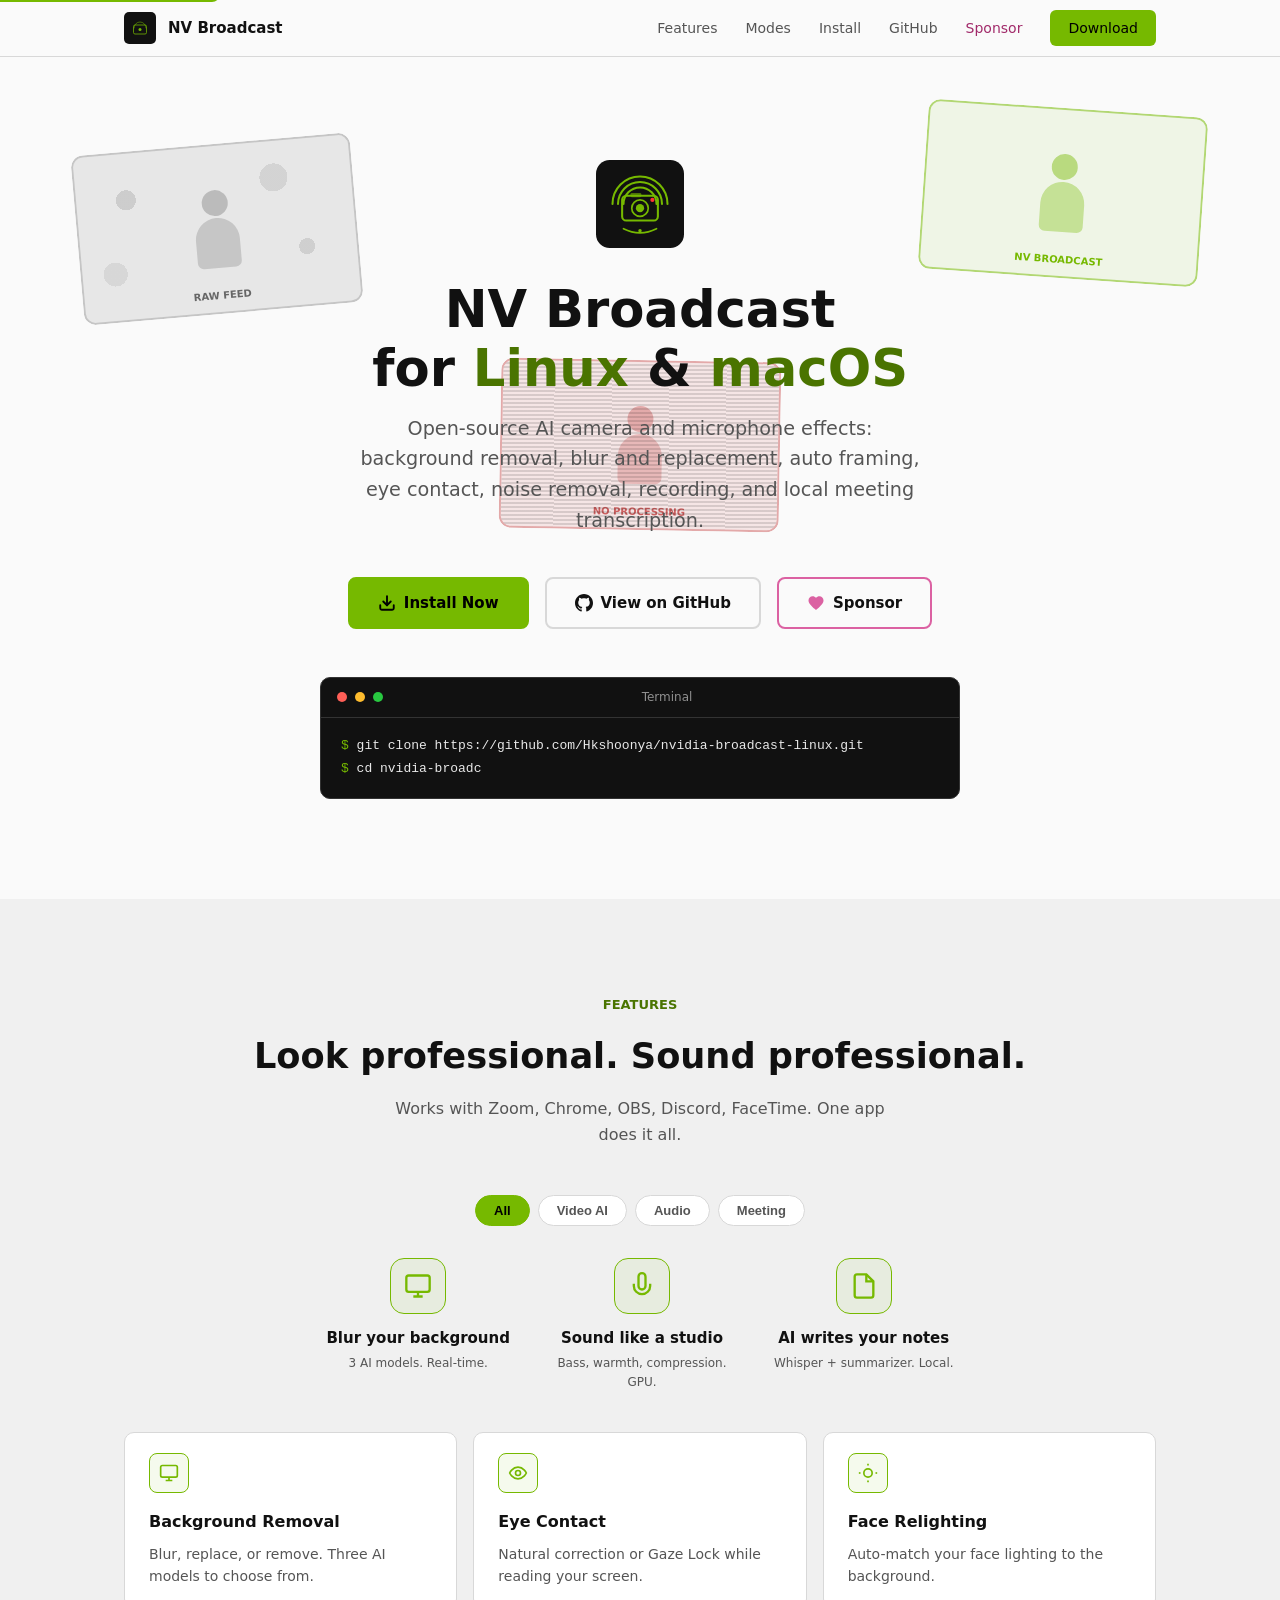
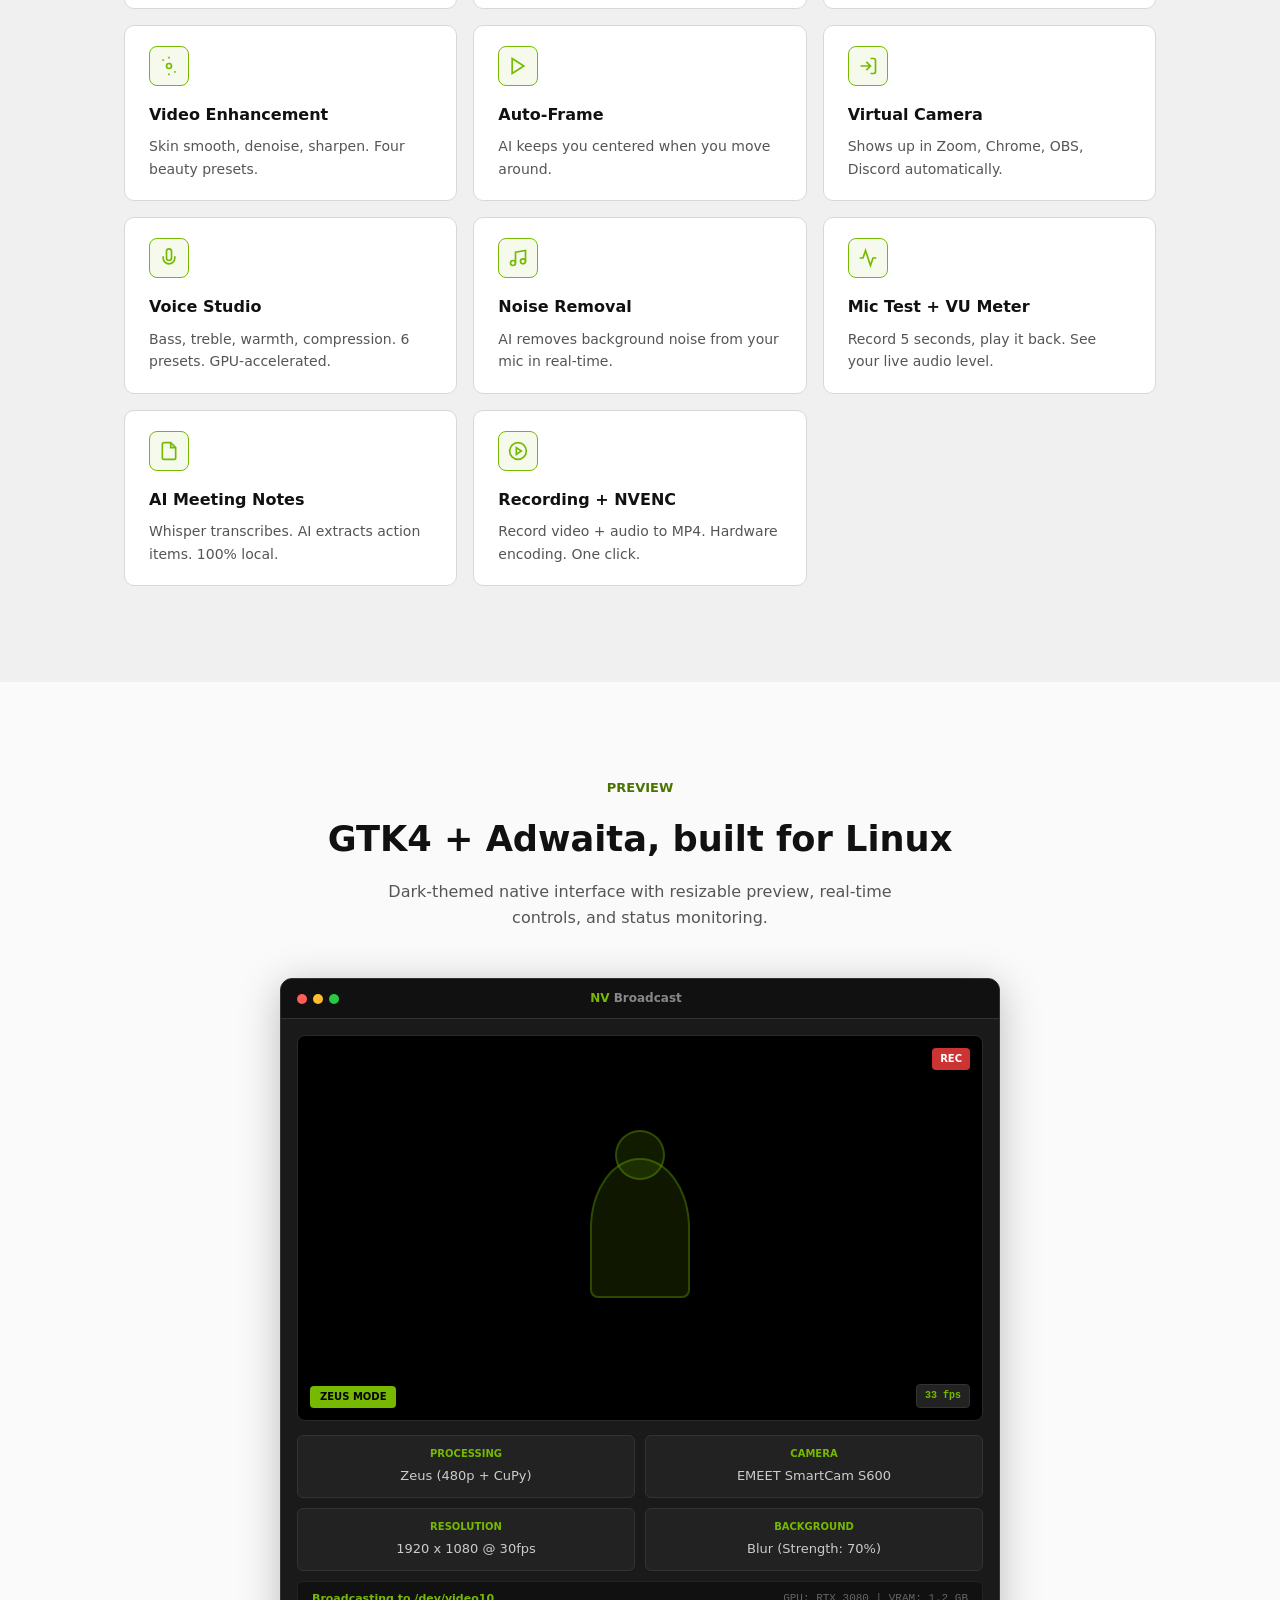
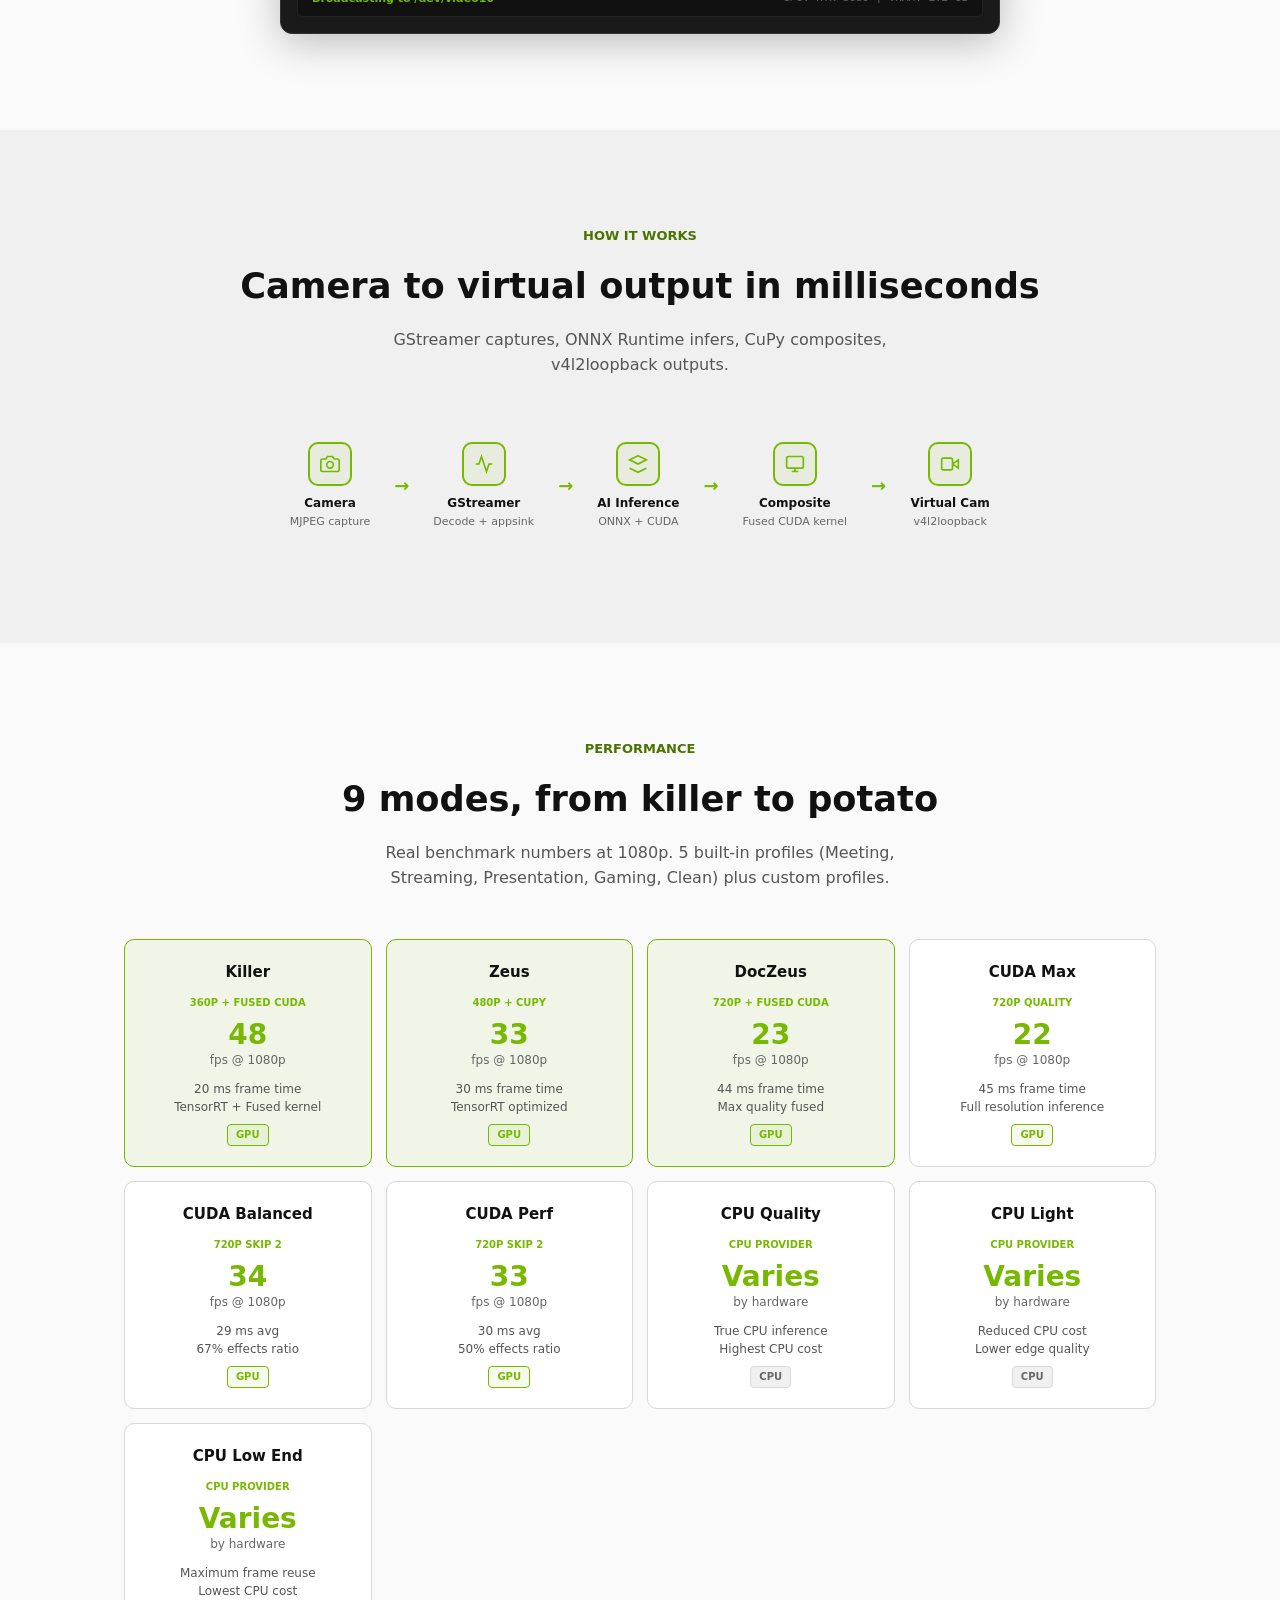
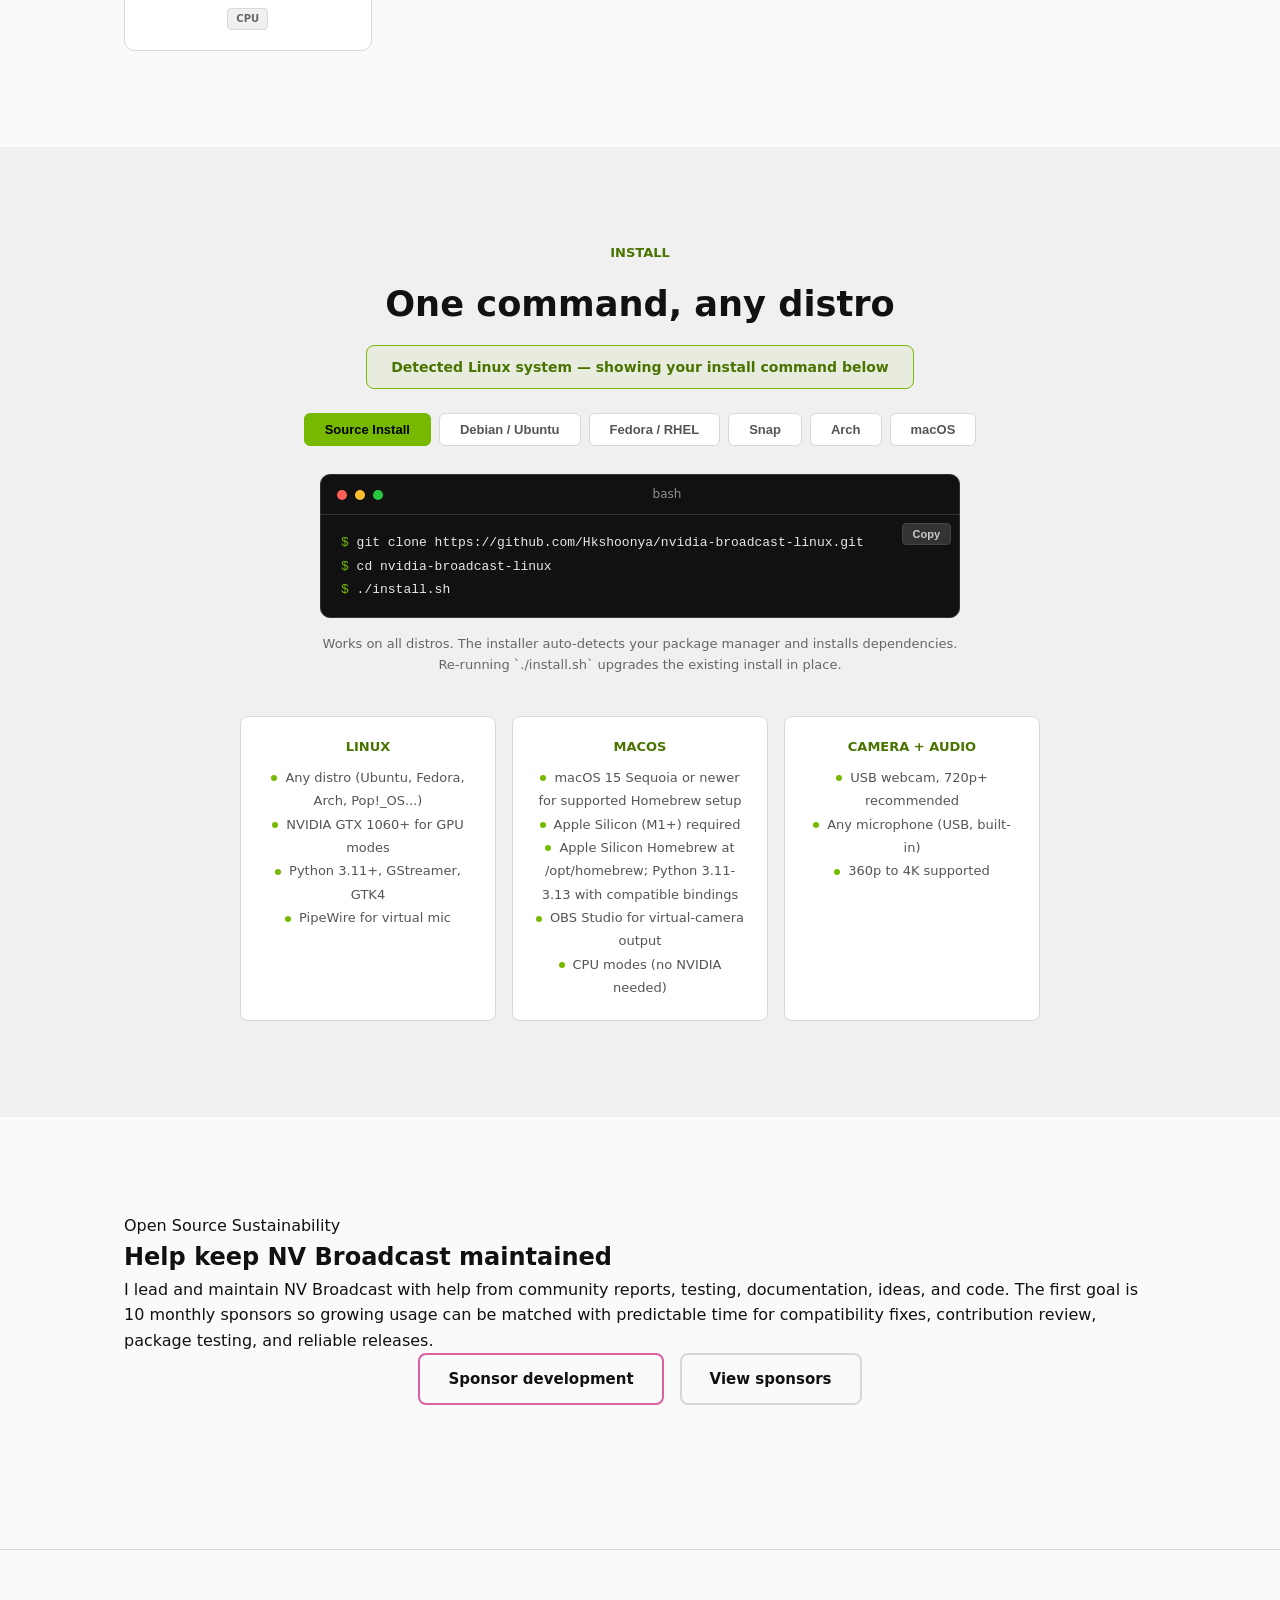
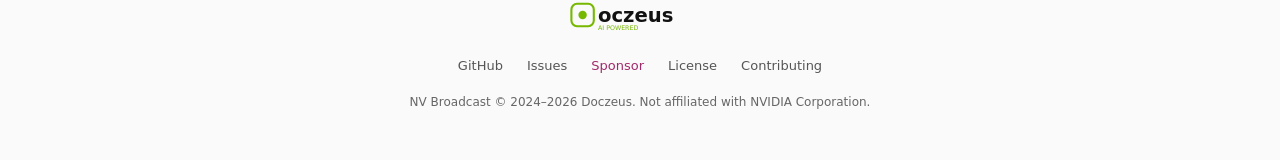
==== commit 58bc34ed: "Merge remote-tracking branch 'origin/main' into issue-60-builder-import-record-20261011" ====
--- a/docs/index.html
+++ b/docs/index.html
@@ -1439,7 +1439,6 @@
       <button class="install-tab" data-tab="deb">Debian / Ubuntu</button>
       <button class="install-tab" data-tab="rpm">Fedora / RHEL</button>
       <button class="install-tab" data-tab="snap">Snap</button>
-      <button class="install-tab" data-tab="nixos">NixOS</button>
       <button class="install-tab" data-tab="arch">Arch</button>
       <button class="install-tab" data-tab="macos">macOS</button>
     </div>
@@ -1540,36 +1539,6 @@
           </div>
         </div>
         <p class="install-note">For systems with Snap support. Snap Store updates are released separately after artifact inspection, provenance verification, Store review, and candidate testing. Check the <a href="https://snapcraft.io/nvbroadcast" target="_blank" rel="noopener">Store channel version</a>; <code>snap refresh nvbroadcast</code> upgrades to the current stable revision in place. The arm64 Snap remains CPU-only.</p>
-      </div>
-
-      <!-- NixOS -->
-      <div class="install-pane" id="pane-nixos">
-        <div class="terminal" role="region" aria-label="NixOS configuration">
-          <div class="terminal-bar">
-            <div class="terminal-dot r" aria-hidden="true"></div>
-            <div class="terminal-dot y" aria-hidden="true"></div>
-            <div class="terminal-dot g" aria-hidden="true"></div>
-            <span>nix</span>
-          </div>
-          <div class="terminal-body" role="code">
-            <button class="copy-btn" aria-label="Copy NixOS module configuration" onclick="copyCommand('nixos')">Copy</button>
-            <div class="terminal-line"><span class="comment"># flake.nix</span></div>
-            <div class="terminal-line"><span class="cmd">inputs.nvbroadcast = {</span></div>
-            <div class="terminal-line"><span class="cmd">&nbsp;&nbsp;url = "github:Hkshoonya/nvidia-broadcast-linux";</span></div>
-            <div class="terminal-line"><span class="cmd">};</span></div>
-            <div class="terminal-line"><br></div>
-            <div class="terminal-line"><span class="comment"># Inside nixosSystem</span></div>
-            <div class="terminal-line"><span class="cmd">modules = [</span></div>
-            <div class="terminal-line"><span class="cmd">&nbsp;&nbsp;nvbroadcast.nixosModules.default</span></div>
-            <div class="terminal-line"><span class="cmd">&nbsp;&nbsp;{</span></div>
-            <div class="terminal-line"><span class="cmd">&nbsp;&nbsp;&nbsp;&nbsp;programs.nvbroadcast = {</span></div>
-            <div class="terminal-line"><span class="cmd">&nbsp;&nbsp;&nbsp;&nbsp;&nbsp;&nbsp;enable = true;</span></div>
-            <div class="terminal-line"><span class="cmd">&nbsp;&nbsp;&nbsp;&nbsp;};</span></div>
-            <div class="terminal-line"><span class="cmd">&nbsp;&nbsp;}</span></div>
-            <div class="terminal-line"><span class="cmd">];</span></div>
-          </div>
-        </div>
-        <p class="install-note">For x86_64 NixOS. This interim repository flake packages CPU inference only; CUDA/TensorRT, CuPy, and meeting transcription are not packaged, and the immutable Nix package cannot install optional runtimes from the app. Add the GitHub flake input and import `nvbroadcast.nixosModules.default`. Keep its Nixpkgs lock input for the tested package closure. The module defaults PipeWire with Pulse compatibility plus v4l2loopback on `/dev/video10`. NVIDIA driver defaults are opt-in with `programs.nvbroadcast.nvidia.enable = true`, but do not add a CUDA runtime.</p>
       </div>
 
       <!-- Arch -->
@@ -1650,7 +1619,7 @@
       <div class="req-card">
         <h3>Linux</h3>
         <ul>
-          <li>Any distro (Ubuntu, Fedora, Arch, NixOS, Pop!_OS...)</li>
+          <li>Any distro (Ubuntu, Fedora, Arch, Pop!_OS...)</li>
           <li>NVIDIA GTX 1060+ for GPU modes</li>
           <li>Python 3.11+, GStreamer, GTK4</li>
           <li>PipeWire for virtual mic</li>
@@ -1839,7 +1808,6 @@
   deb: '(\nset -euo pipefail\nWORKDIR=$(mktemp -d)\ncd "$WORKDIR"\nBASE=https://github.com/Hkshoonya/nvidia-broadcast-linux/releases/download/v1.5.3\nPACKAGE=nvbroadcast_1.5.3-1_all.deb\nwget --https-only "$BASE/$PACKAGE" "$BASE/nvbroadcast-native-upgrade" "$BASE/SHA256SUMS.packages"\nawk -v package="$PACKAGE" \'$2 == package || $2 == "nvbroadcast-native-upgrade" { print; found++ } END { exit found != 2 }\' SHA256SUMS.packages | sha256sum -c -\nchmod 755 nvbroadcast-native-upgrade\nif dpkg-query -W -f=\'${db:Status-Abbrev}\' nvbroadcast 2>/dev/null | grep -q \'^i\'; then sudo ./nvbroadcast-native-upgrade "./$PACKAGE"; else sudo apt-get install --yes --no-remove "./$PACKAGE"; fi\n)',
   rpm: '(\nset -euo pipefail\nWORKDIR=$(mktemp -d)\ncd "$WORKDIR"\nBASE=https://github.com/Hkshoonya/nvidia-broadcast-linux/releases/download/v1.5.3\nPACKAGE=nvbroadcast-1.5.3-1.noarch.rpm\nwget --https-only "$BASE/$PACKAGE" "$BASE/nvbroadcast-native-upgrade" "$BASE/SHA256SUMS.packages"\nawk -v package="$PACKAGE" \'$2 == package || $2 == "nvbroadcast-native-upgrade" { print; found++ } END { exit found != 2 }\' SHA256SUMS.packages | sha256sum -c -\nchmod 755 nvbroadcast-native-upgrade\nif rpm -q nvbroadcast >/dev/null 2>&1; then sudo ./nvbroadcast-native-upgrade "./$PACKAGE"; else sudo dnf install --assumeyes "./$PACKAGE"; fi\n)',
   snap: 'sudo snap install nvbroadcast || sudo snap refresh nvbroadcast',
-  nixos: 'inputs.nvbroadcast = {\n  url = "github:Hkshoonya/nvidia-broadcast-linux";\n};\n\n# Inside nixosSystem\nmodules = [\n  nvbroadcast.nixosModules.default\n  {\n    programs.nvbroadcast = {\n      enable = true;\n    };\n  }\n];',
   arch: 'sudo pacman -S python gtk4 libadwaita gstreamer gst-plugins-base gst-plugins-good gst-plugins-bad v4l-utils && git clone https://github.com/Hkshoonya/nvidia-broadcast-linux.git && cd nvidia-broadcast-linux && ./install.sh',
   macos: "(\nset -euo pipefail\nINSTALL_DIR=$(mktemp -d)\ncd \"$INSTALL_DIR\"\nBASE=https://github.com/Hkshoonya/nvidia-broadcast-linux/releases/download/v1.5.3\nPACKAGE=NVBroadcast-1.5.3-1.pkg\ncurl --fail --location --proto '=https' --proto-redir '=https' --remote-name \"$BASE/$PACKAGE\"\nprintf '%s  %s\\n' '8a4df3d903f80d90b866adcd6571f34368b015aeae8023f35aba8472c61af2e2' \"$PACKAGE\" | shasum -a 256 -c -\npkgutil --check-signature \"$PACKAGE\"\nxcrun stapler validate \"$PACKAGE\"\nspctl --assess --type install --verbose=4 \"$PACKAGE\"\nopen \"$PACKAGE\"\n)",
   'macos-setup': "/opt/homebrew/bin/brew install python@3.13 pygobject3 gtk4 libadwaita gstreamer &&\n/opt/nvbroadcast/scripts/setup_macos_runtime.sh &&\n/usr/local/bin/nvbroadcast"
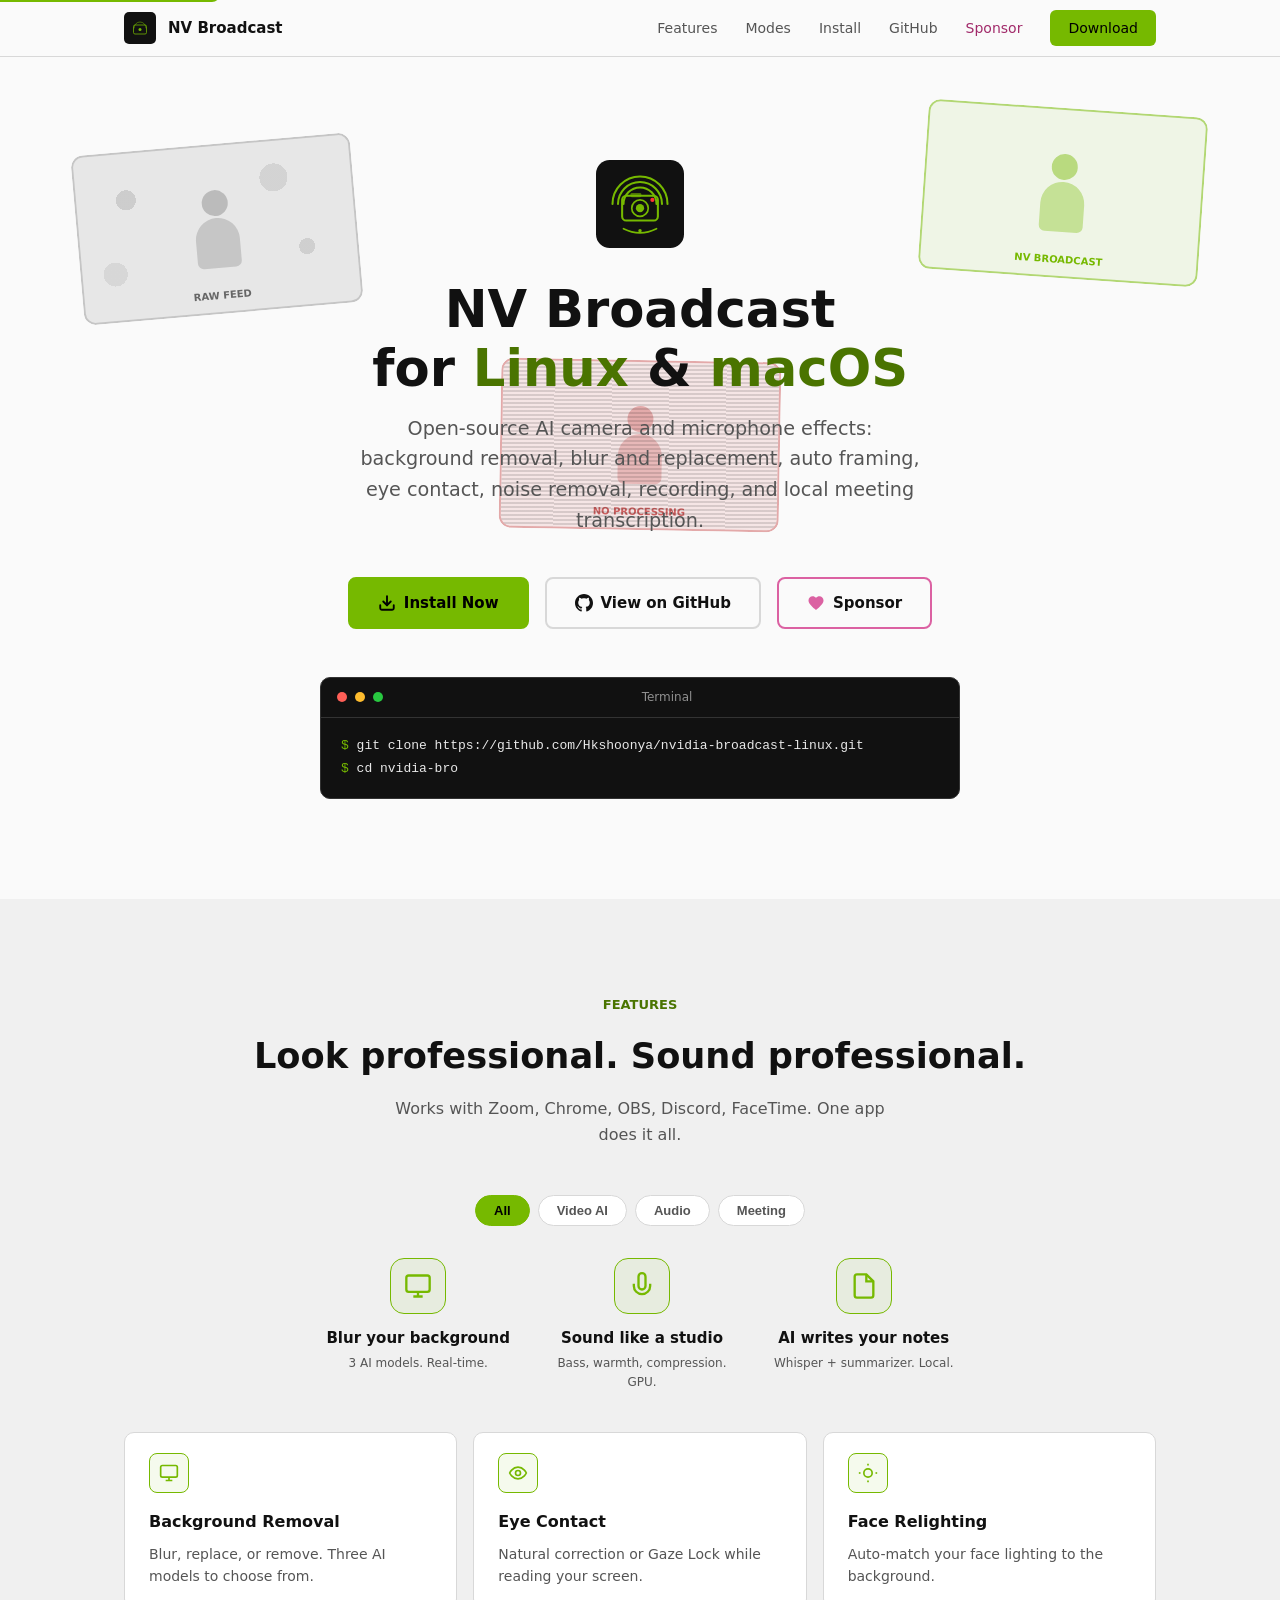
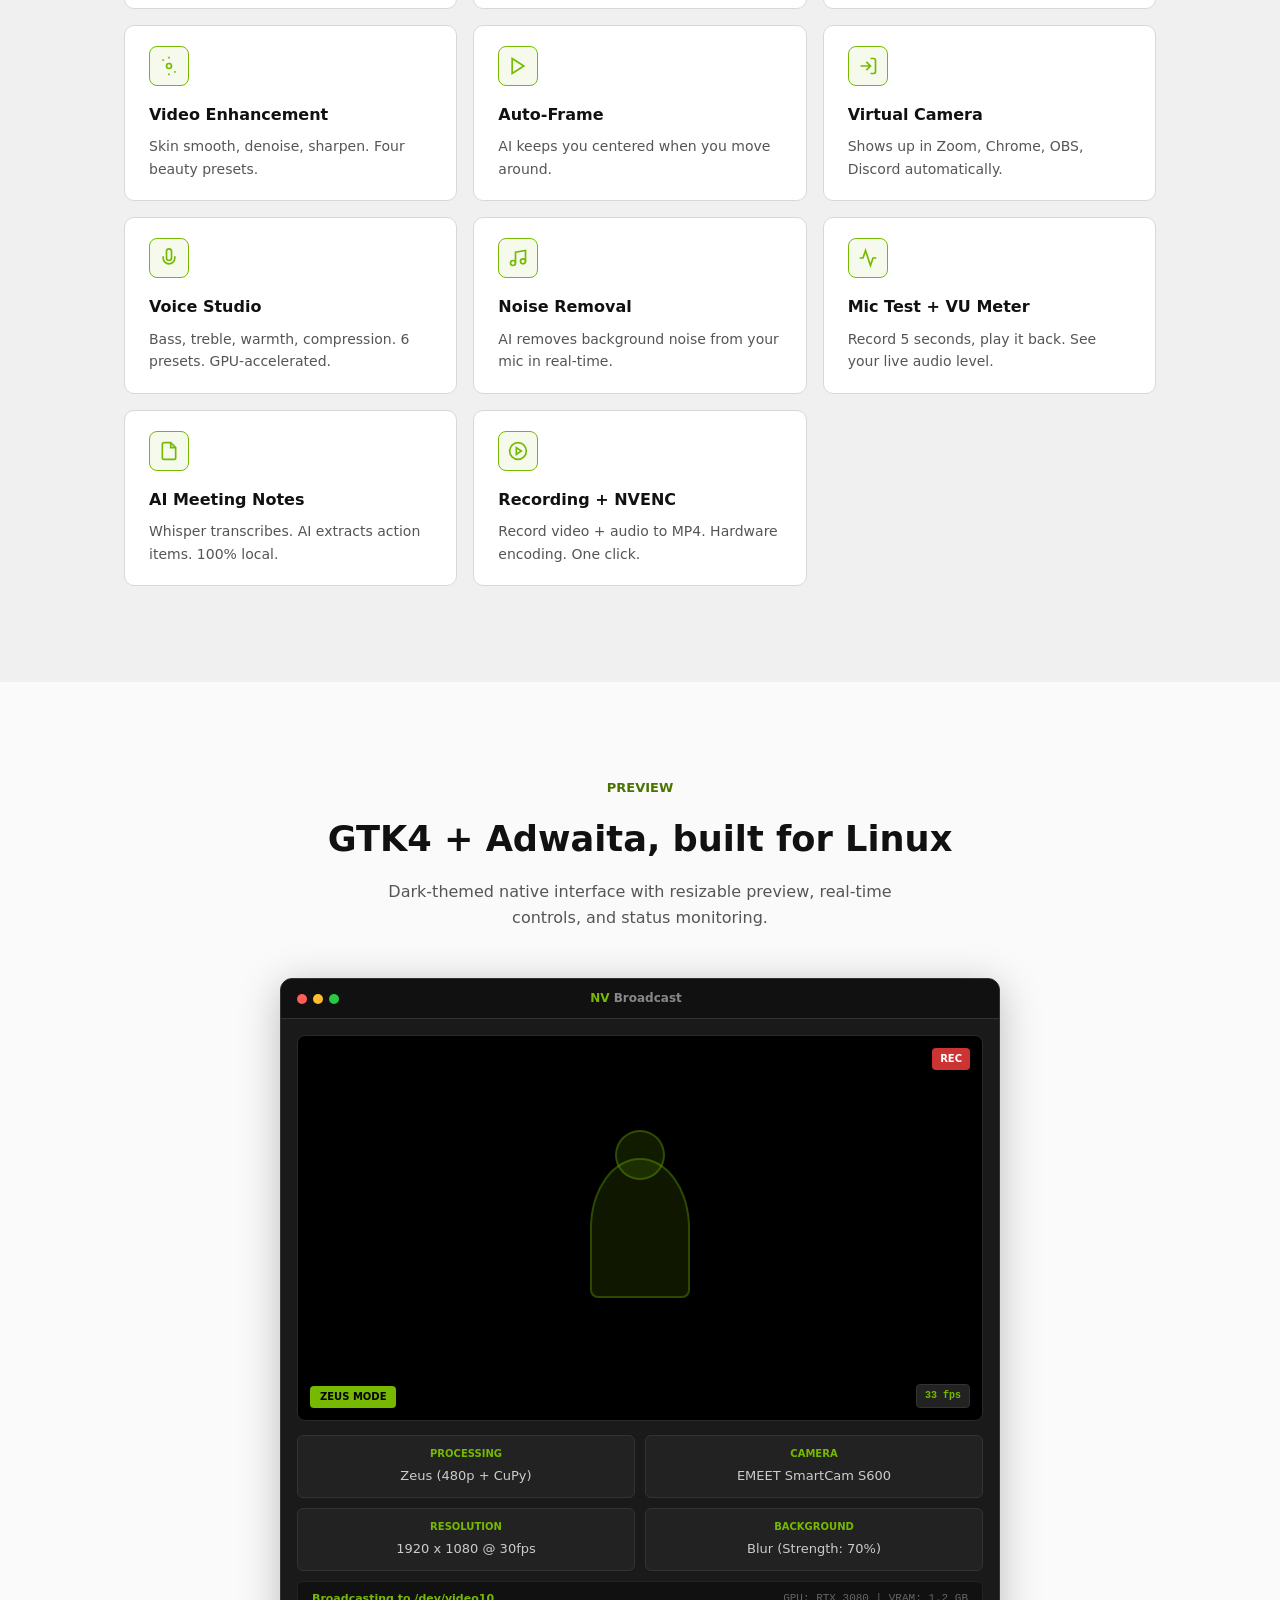
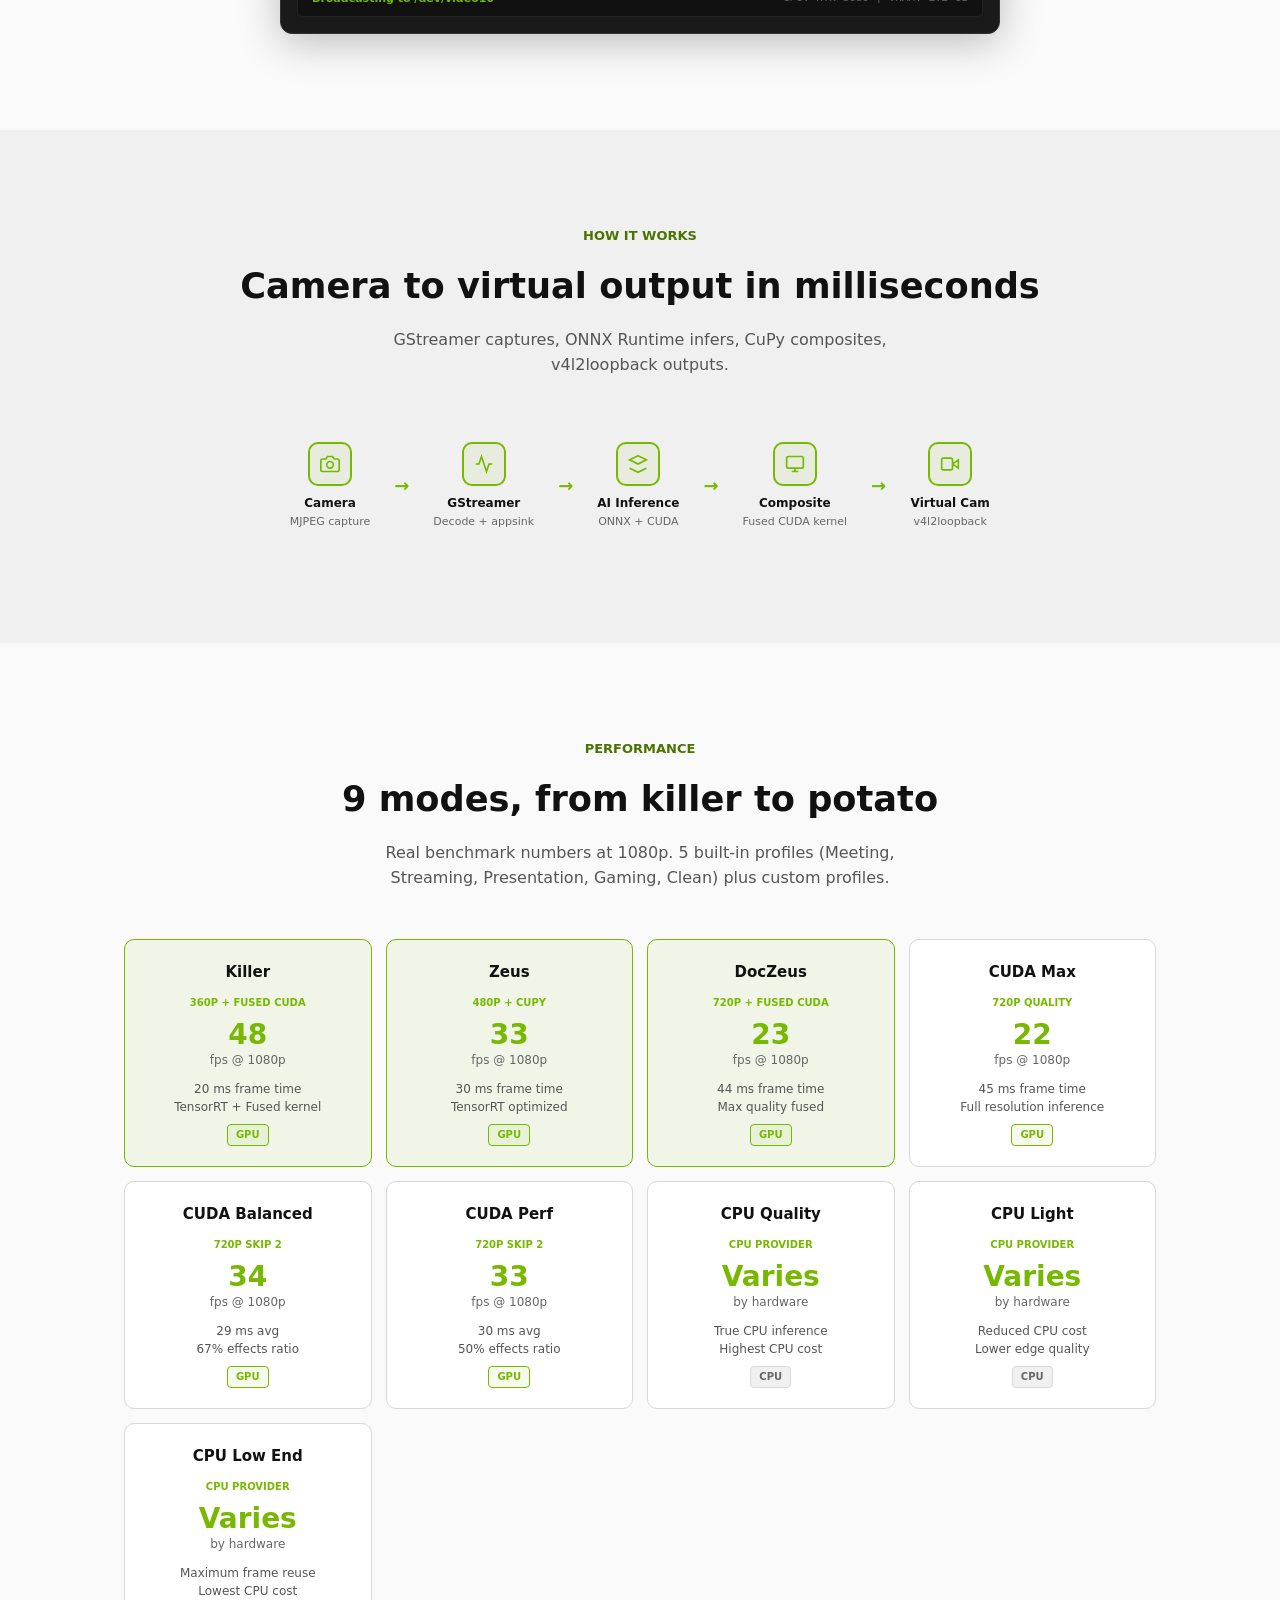
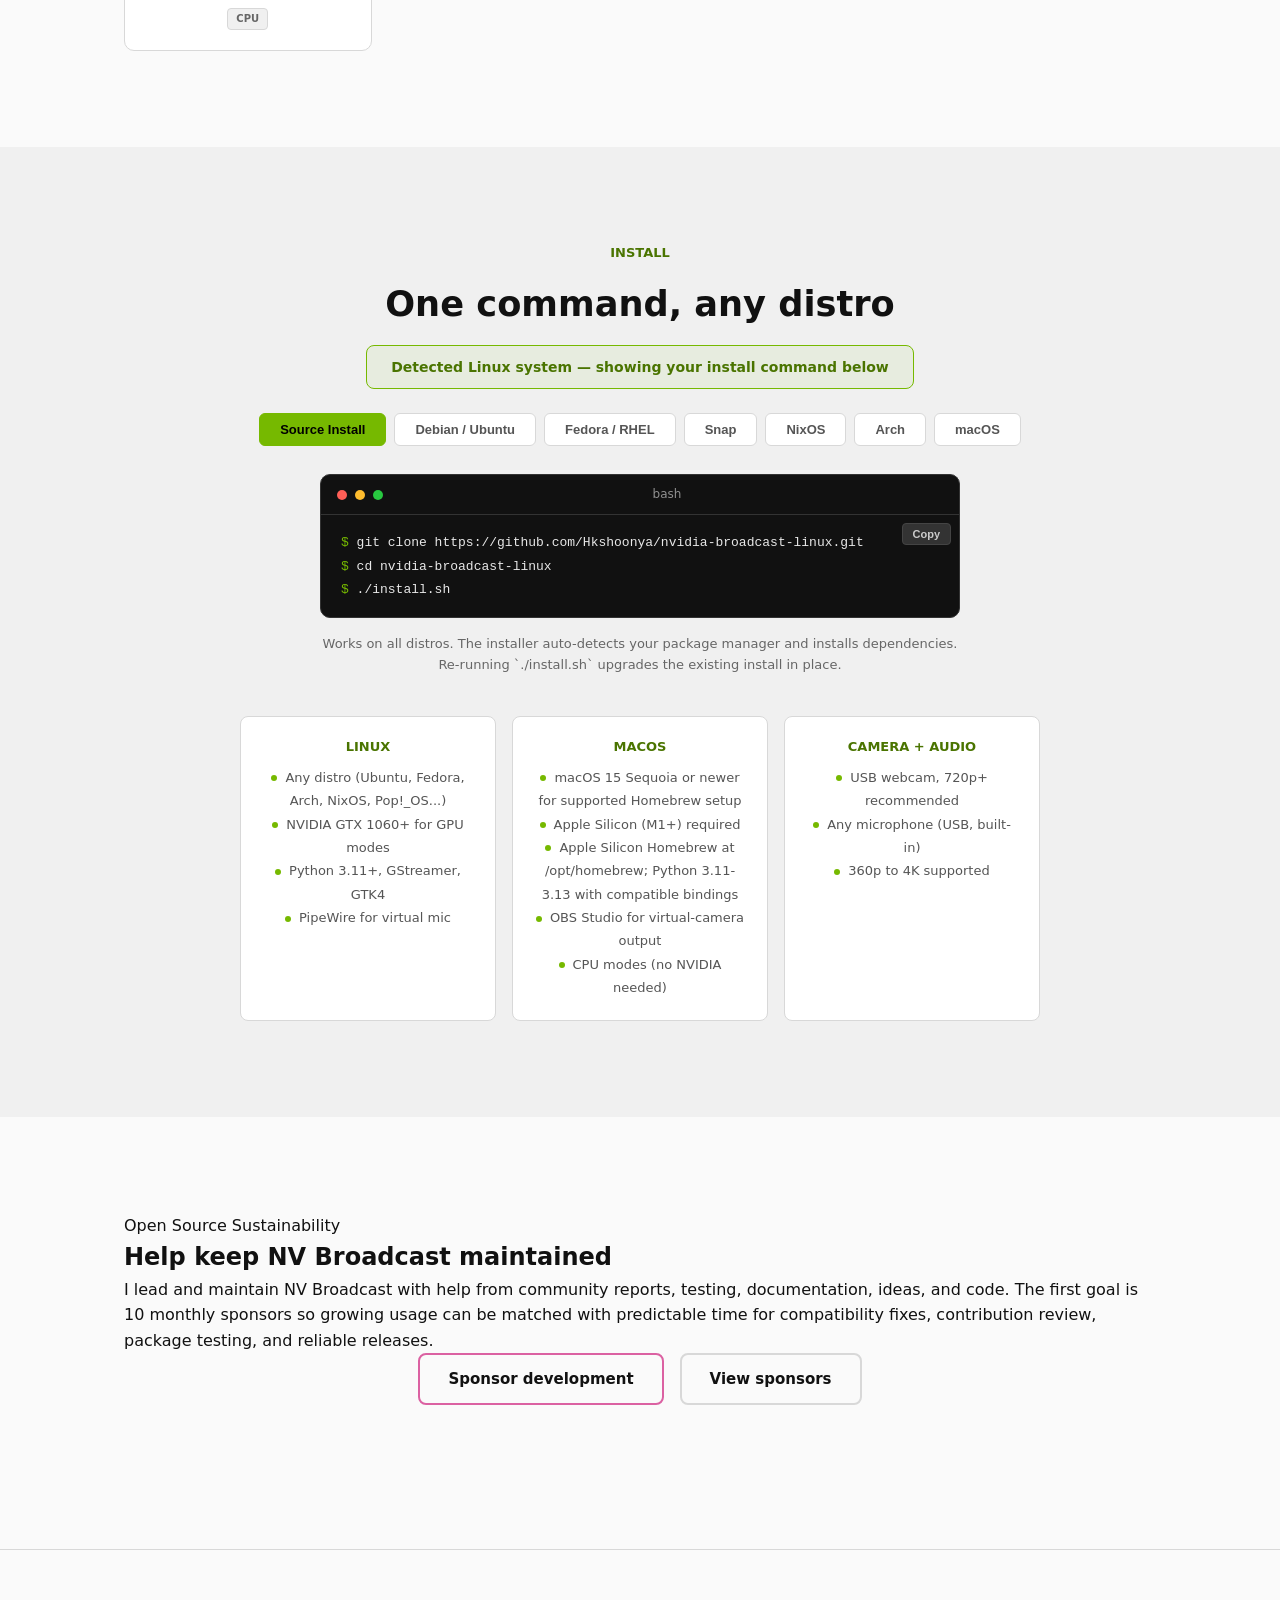
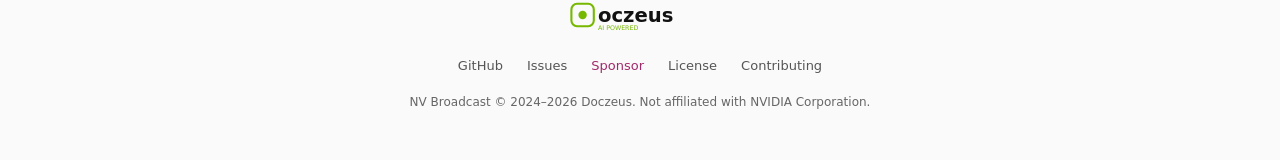
==== commit 6cdb74a0: "Merge e1fee5637b21ab95cbe6ef2a25f48e8248748248 into 549b442fadaa084e1063275fb49fc32ae5d94d00" ====
--- a/docs/index.html
+++ b/docs/index.html
@@ -1439,6 +1439,7 @@
       <button class="install-tab" data-tab="deb">Debian / Ubuntu</button>
       <button class="install-tab" data-tab="rpm">Fedora / RHEL</button>
       <button class="install-tab" data-tab="snap">Snap</button>
+      <button class="install-tab" data-tab="nixos">NixOS</button>
       <button class="install-tab" data-tab="arch">Arch</button>
       <button class="install-tab" data-tab="macos">macOS</button>
     </div>
@@ -1539,6 +1540,36 @@
           </div>
         </div>
         <p class="install-note">For systems with Snap support. Snap Store updates are released separately after artifact inspection, provenance verification, Store review, and candidate testing. Check the <a href="https://snapcraft.io/nvbroadcast" target="_blank" rel="noopener">Store channel version</a>; <code>snap refresh nvbroadcast</code> upgrades to the current stable revision in place. The arm64 Snap remains CPU-only.</p>
+      </div>
+
+      <!-- NixOS -->
+      <div class="install-pane" id="pane-nixos">
+        <div class="terminal" role="region" aria-label="NixOS configuration">
+          <div class="terminal-bar">
+            <div class="terminal-dot r" aria-hidden="true"></div>
+            <div class="terminal-dot y" aria-hidden="true"></div>
+            <div class="terminal-dot g" aria-hidden="true"></div>
+            <span>nix</span>
+          </div>
+          <div class="terminal-body" role="code">
+            <button class="copy-btn" aria-label="Copy NixOS module configuration" onclick="copyCommand('nixos')">Copy</button>
+            <div class="terminal-line"><span class="comment"># flake.nix</span></div>
+            <div class="terminal-line"><span class="cmd">inputs.nvbroadcast = {</span></div>
+            <div class="terminal-line"><span class="cmd">&nbsp;&nbsp;url = "github:Hkshoonya/nvidia-broadcast-linux";</span></div>
+            <div class="terminal-line"><span class="cmd">};</span></div>
+            <div class="terminal-line"><br></div>
+            <div class="terminal-line"><span class="comment"># Inside nixosSystem</span></div>
+            <div class="terminal-line"><span class="cmd">modules = [</span></div>
+            <div class="terminal-line"><span class="cmd">&nbsp;&nbsp;nvbroadcast.nixosModules.default</span></div>
+            <div class="terminal-line"><span class="cmd">&nbsp;&nbsp;{</span></div>
+            <div class="terminal-line"><span class="cmd">&nbsp;&nbsp;&nbsp;&nbsp;programs.nvbroadcast = {</span></div>
+            <div class="terminal-line"><span class="cmd">&nbsp;&nbsp;&nbsp;&nbsp;&nbsp;&nbsp;enable = true;</span></div>
+            <div class="terminal-line"><span class="cmd">&nbsp;&nbsp;&nbsp;&nbsp;};</span></div>
+            <div class="terminal-line"><span class="cmd">&nbsp;&nbsp;}</span></div>
+            <div class="terminal-line"><span class="cmd">];</span></div>
+          </div>
+        </div>
+        <p class="install-note">For x86_64 NixOS. This interim repository flake packages CPU inference only; CUDA/TensorRT, CuPy, and meeting transcription are not packaged, and the immutable Nix package cannot install optional runtimes from the app. Add the GitHub flake input and import `nvbroadcast.nixosModules.default`. Keep its Nixpkgs lock input for the tested package closure. The module defaults PipeWire with Pulse compatibility plus v4l2loopback on `/dev/video10`. NVIDIA driver defaults are opt-in with `programs.nvbroadcast.nvidia.enable = true`, but do not add a CUDA runtime.</p>
       </div>
 
       <!-- Arch -->
@@ -1619,7 +1650,7 @@
       <div class="req-card">
         <h3>Linux</h3>
         <ul>
-          <li>Any distro (Ubuntu, Fedora, Arch, Pop!_OS...)</li>
+          <li>Any distro (Ubuntu, Fedora, Arch, NixOS, Pop!_OS...)</li>
           <li>NVIDIA GTX 1060+ for GPU modes</li>
           <li>Python 3.11+, GStreamer, GTK4</li>
           <li>PipeWire for virtual mic</li>
@@ -1808,6 +1839,7 @@
   deb: '(\nset -euo pipefail\nWORKDIR=$(mktemp -d)\ncd "$WORKDIR"\nBASE=https://github.com/Hkshoonya/nvidia-broadcast-linux/releases/download/v1.5.3\nPACKAGE=nvbroadcast_1.5.3-1_all.deb\nwget --https-only "$BASE/$PACKAGE" "$BASE/nvbroadcast-native-upgrade" "$BASE/SHA256SUMS.packages"\nawk -v package="$PACKAGE" \'$2 == package || $2 == "nvbroadcast-native-upgrade" { print; found++ } END { exit found != 2 }\' SHA256SUMS.packages | sha256sum -c -\nchmod 755 nvbroadcast-native-upgrade\nif dpkg-query -W -f=\'${db:Status-Abbrev}\' nvbroadcast 2>/dev/null | grep -q \'^i\'; then sudo ./nvbroadcast-native-upgrade "./$PACKAGE"; else sudo apt-get install --yes --no-remove "./$PACKAGE"; fi\n)',
   rpm: '(\nset -euo pipefail\nWORKDIR=$(mktemp -d)\ncd "$WORKDIR"\nBASE=https://github.com/Hkshoonya/nvidia-broadcast-linux/releases/download/v1.5.3\nPACKAGE=nvbroadcast-1.5.3-1.noarch.rpm\nwget --https-only "$BASE/$PACKAGE" "$BASE/nvbroadcast-native-upgrade" "$BASE/SHA256SUMS.packages"\nawk -v package="$PACKAGE" \'$2 == package || $2 == "nvbroadcast-native-upgrade" { print; found++ } END { exit found != 2 }\' SHA256SUMS.packages | sha256sum -c -\nchmod 755 nvbroadcast-native-upgrade\nif rpm -q nvbroadcast >/dev/null 2>&1; then sudo ./nvbroadcast-native-upgrade "./$PACKAGE"; else sudo dnf install --assumeyes "./$PACKAGE"; fi\n)',
   snap: 'sudo snap install nvbroadcast || sudo snap refresh nvbroadcast',
+  nixos: 'inputs.nvbroadcast = {\n  url = "github:Hkshoonya/nvidia-broadcast-linux";\n};\n\n# Inside nixosSystem\nmodules = [\n  nvbroadcast.nixosModules.default\n  {\n    programs.nvbroadcast = {\n      enable = true;\n    };\n  }\n];',
   arch: 'sudo pacman -S python gtk4 libadwaita gstreamer gst-plugins-base gst-plugins-good gst-plugins-bad v4l-utils && git clone https://github.com/Hkshoonya/nvidia-broadcast-linux.git && cd nvidia-broadcast-linux && ./install.sh',
   macos: "(\nset -euo pipefail\nINSTALL_DIR=$(mktemp -d)\ncd \"$INSTALL_DIR\"\nBASE=https://github.com/Hkshoonya/nvidia-broadcast-linux/releases/download/v1.5.3\nPACKAGE=NVBroadcast-1.5.3-1.pkg\ncurl --fail --location --proto '=https' --proto-redir '=https' --remote-name \"$BASE/$PACKAGE\"\nprintf '%s  %s\\n' '8a4df3d903f80d90b866adcd6571f34368b015aeae8023f35aba8472c61af2e2' \"$PACKAGE\" | shasum -a 256 -c -\npkgutil --check-signature \"$PACKAGE\"\nxcrun stapler validate \"$PACKAGE\"\nspctl --assess --type install --verbose=4 \"$PACKAGE\"\nopen \"$PACKAGE\"\n)",
   'macos-setup': "/opt/homebrew/bin/brew install python@3.13 pygobject3 gtk4 libadwaita gstreamer &&\n/opt/nvbroadcast/scripts/setup_macos_runtime.sh &&\n/usr/local/bin/nvbroadcast"
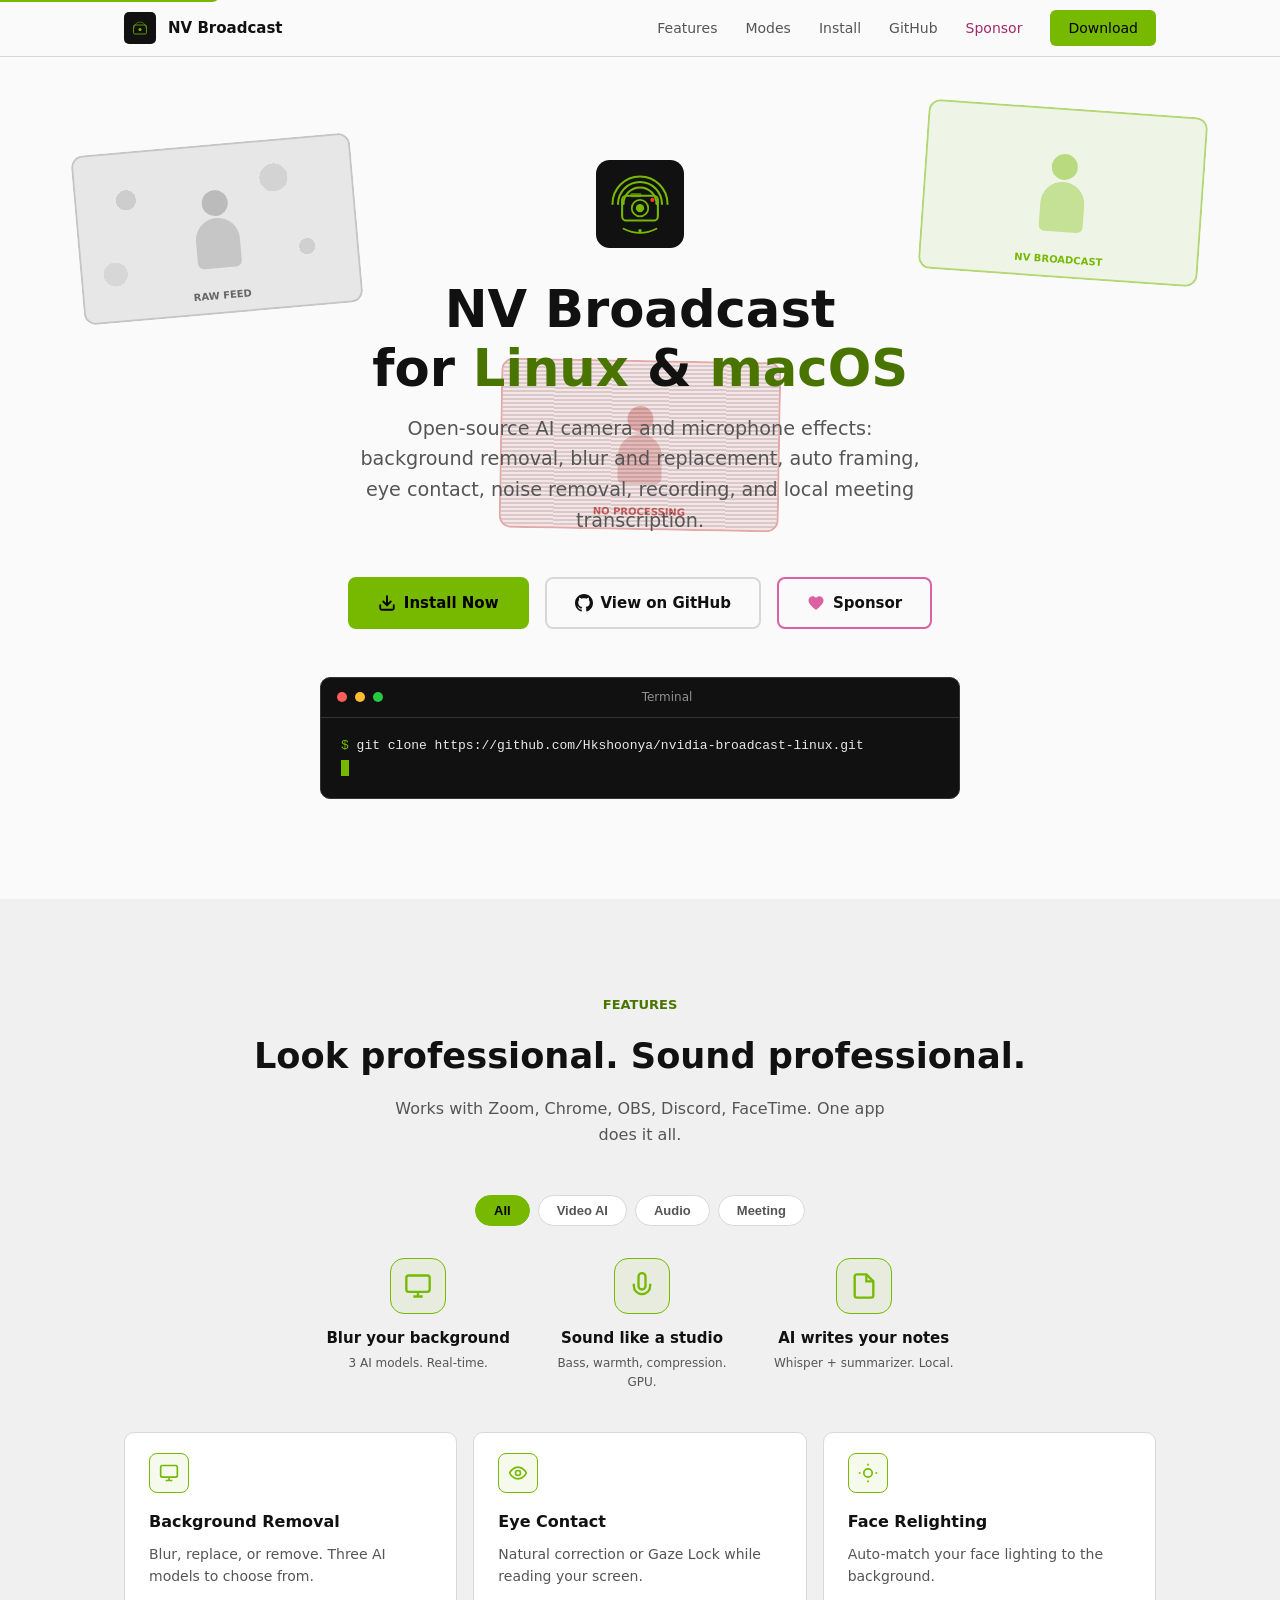
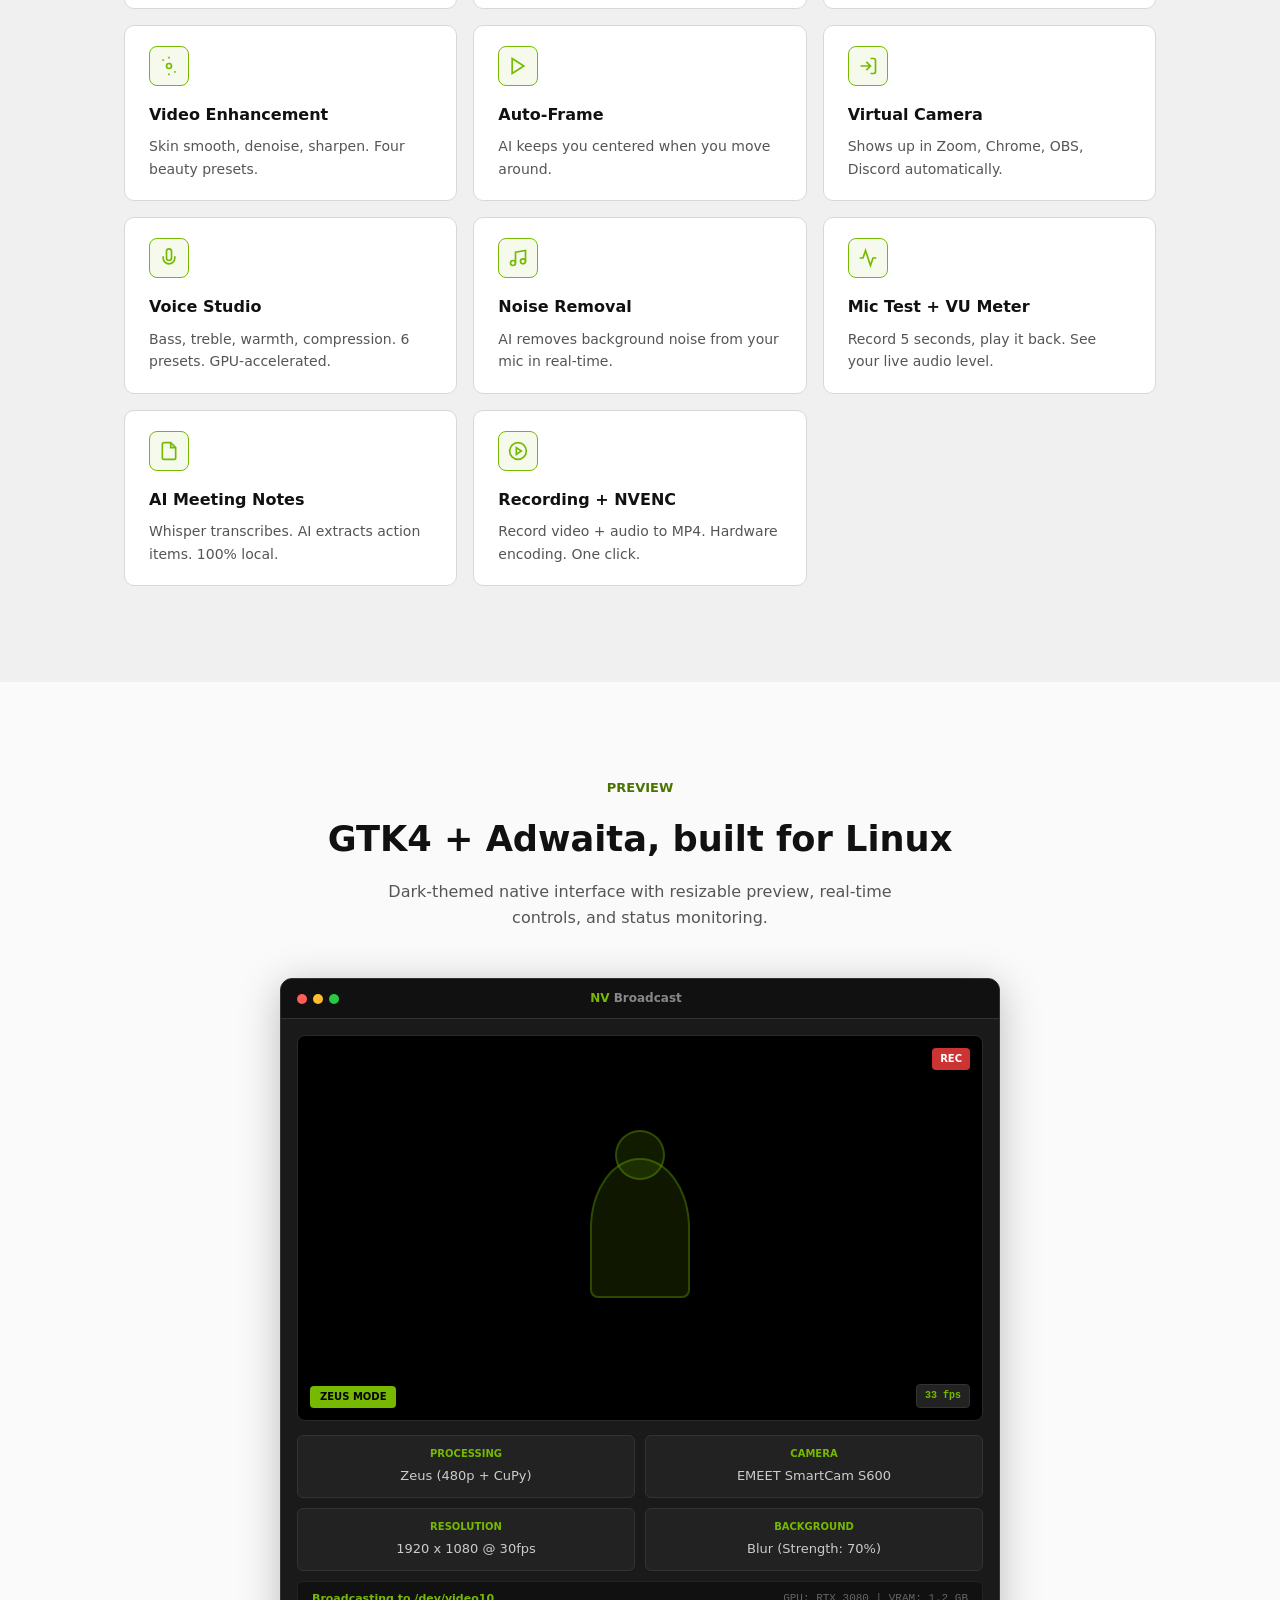
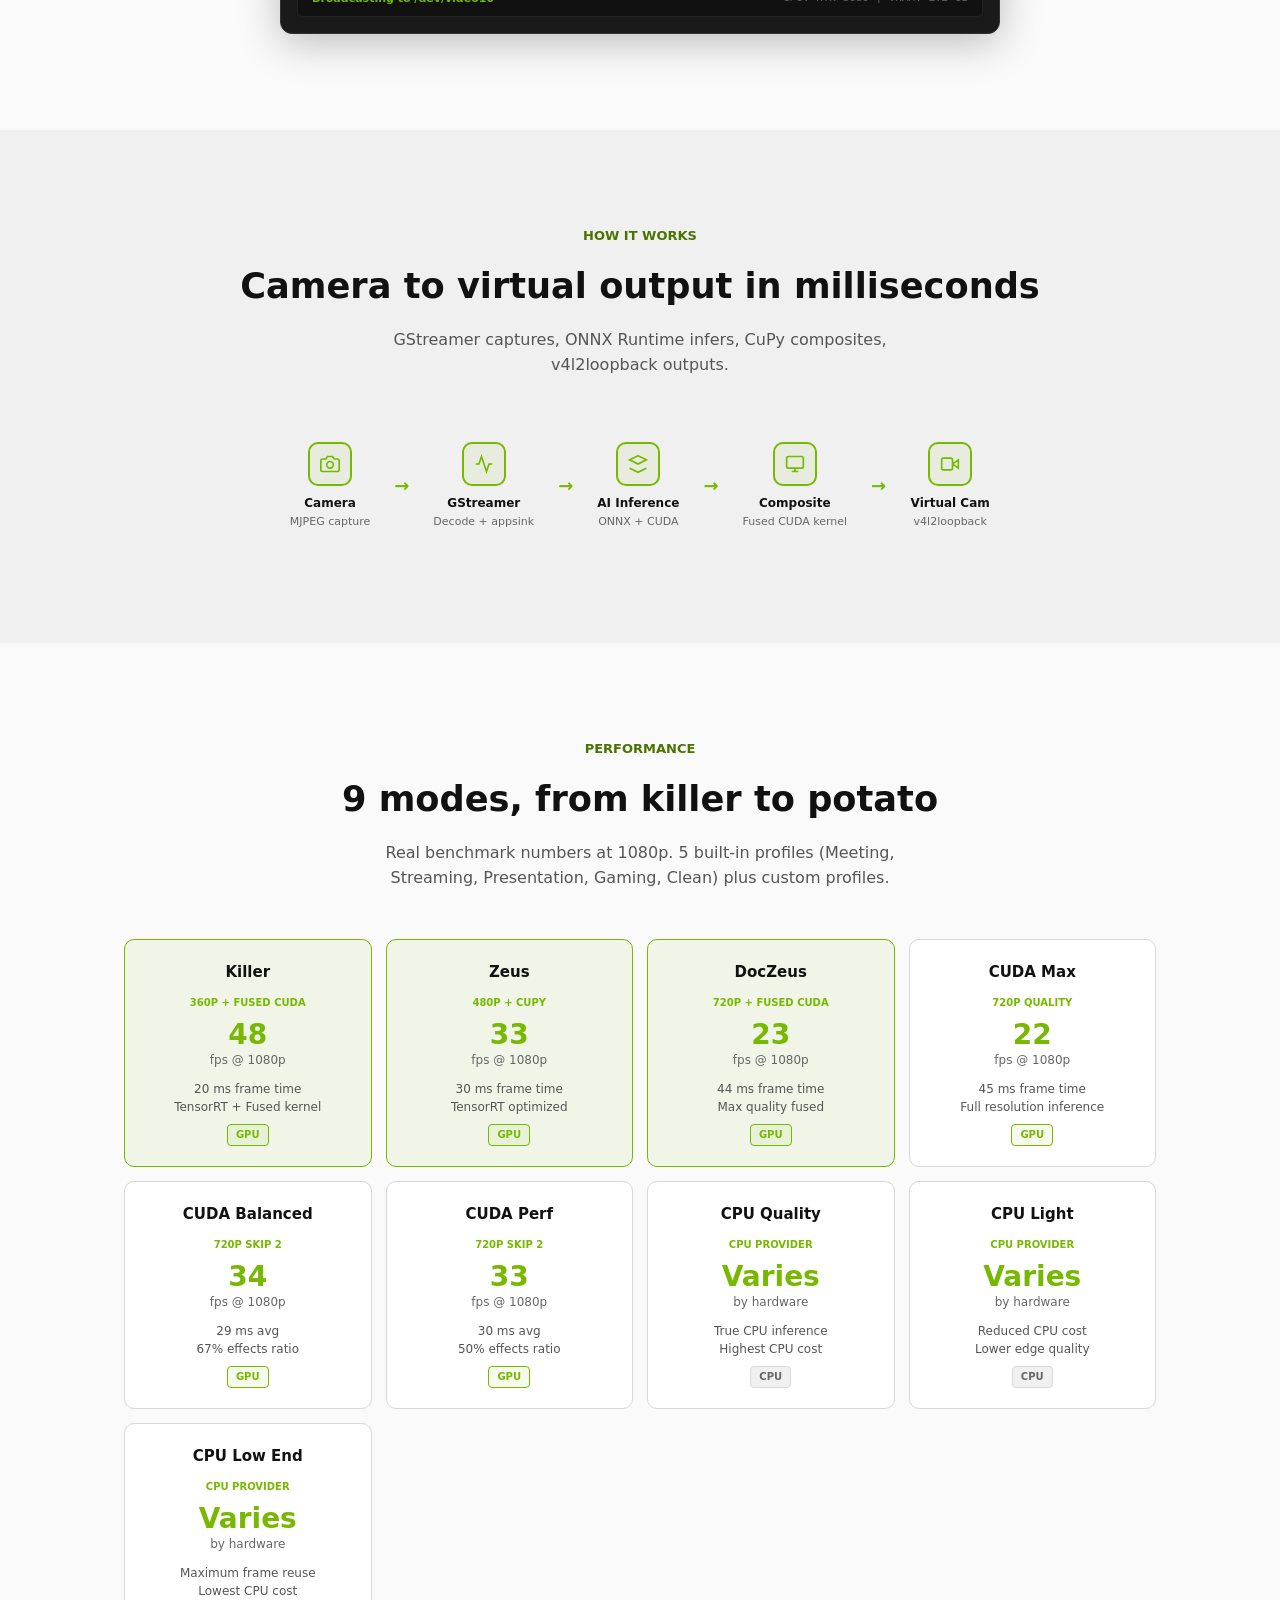
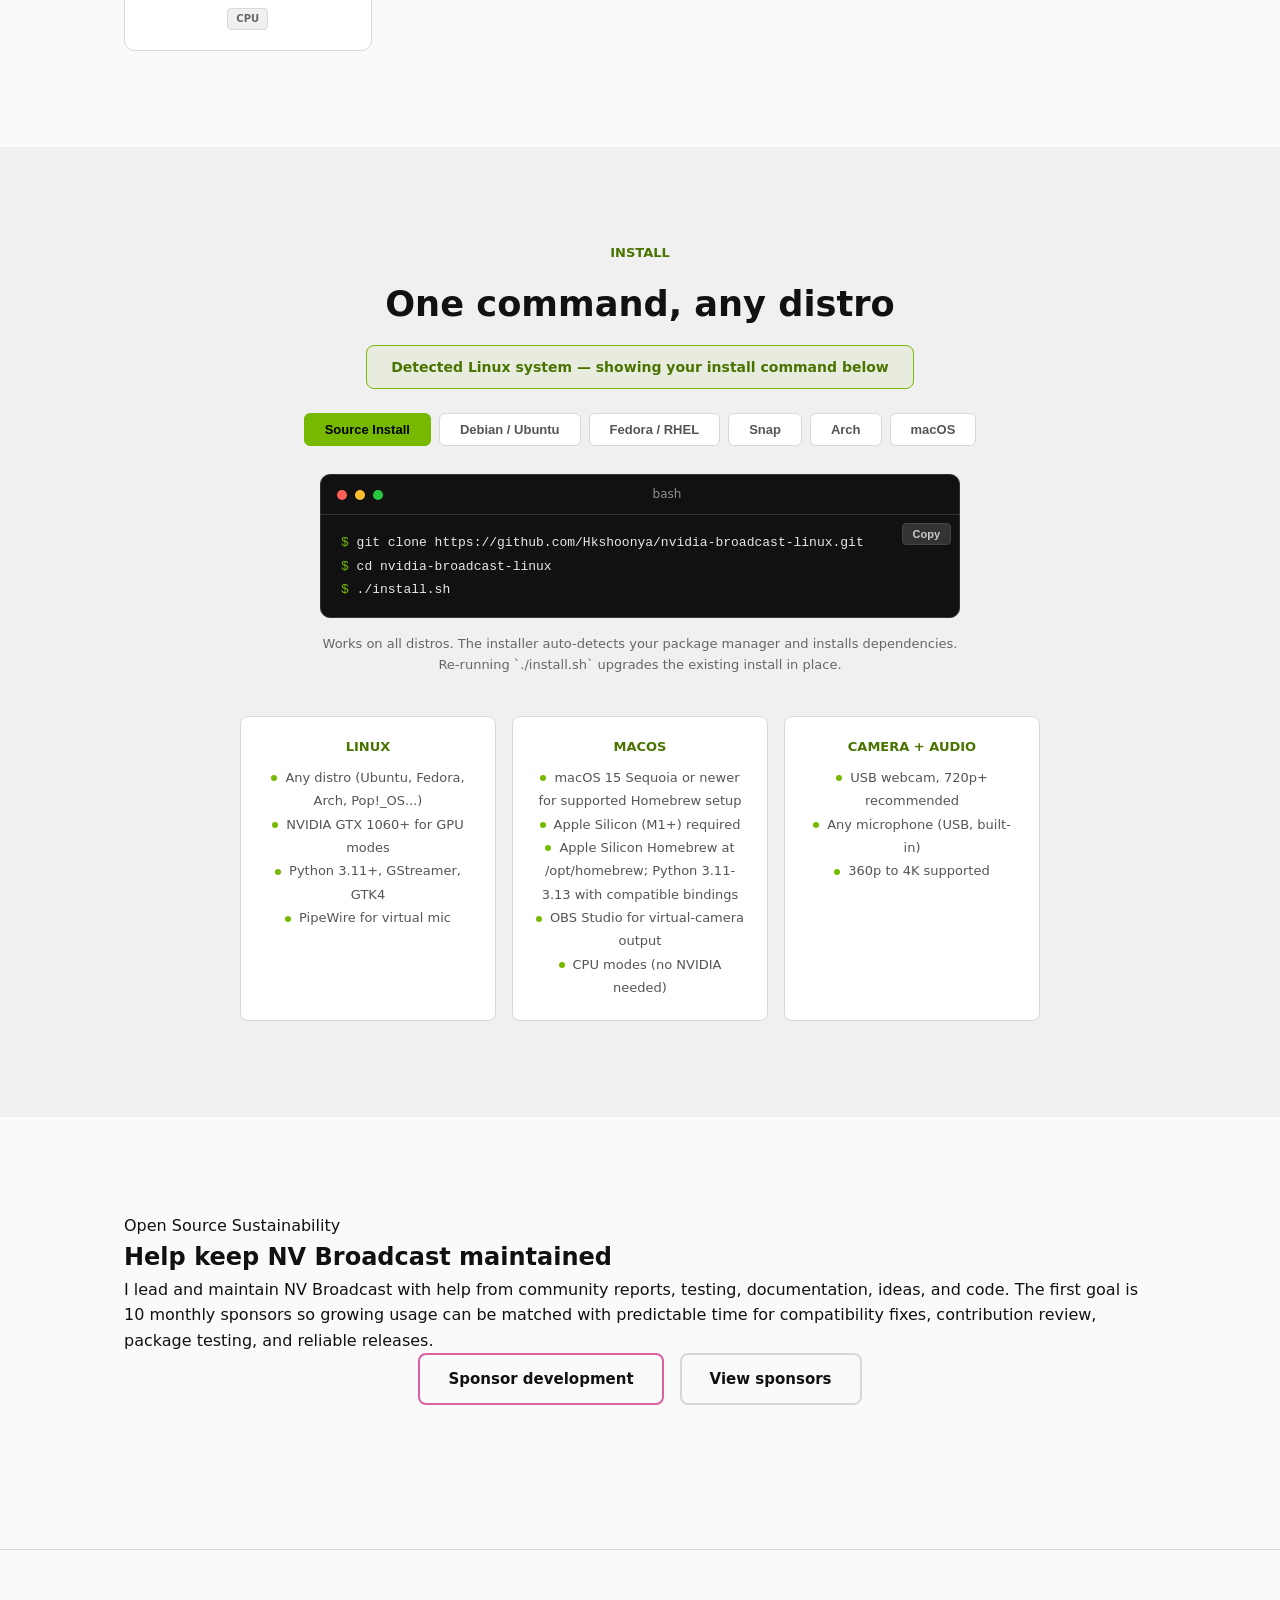
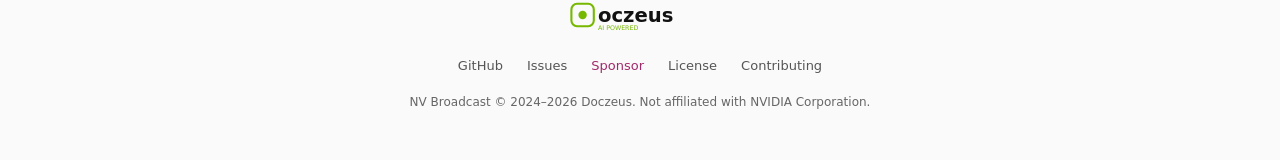
==== commit 73b90166: "Support fresh Homebrew bindings in the macOS user runtime Resolve the v1.5.4 package-provisioning bl" ====
--- a/docs/index.html
+++ b/docs/index.html
@@ -1439,7 +1439,6 @@
       <button class="install-tab" data-tab="deb">Debian / Ubuntu</button>
       <button class="install-tab" data-tab="rpm">Fedora / RHEL</button>
       <button class="install-tab" data-tab="snap">Snap</button>
-      <button class="install-tab" data-tab="nixos">NixOS</button>
       <button class="install-tab" data-tab="arch">Arch</button>
       <button class="install-tab" data-tab="macos">macOS</button>
     </div>
@@ -1540,36 +1539,6 @@
           </div>
         </div>
         <p class="install-note">For systems with Snap support. Snap Store updates are released separately after artifact inspection, provenance verification, Store review, and candidate testing. Check the <a href="https://snapcraft.io/nvbroadcast" target="_blank" rel="noopener">Store channel version</a>; <code>snap refresh nvbroadcast</code> upgrades to the current stable revision in place. The arm64 Snap remains CPU-only.</p>
-      </div>
-
-      <!-- NixOS -->
-      <div class="install-pane" id="pane-nixos">
-        <div class="terminal" role="region" aria-label="NixOS configuration">
-          <div class="terminal-bar">
-            <div class="terminal-dot r" aria-hidden="true"></div>
-            <div class="terminal-dot y" aria-hidden="true"></div>
-            <div class="terminal-dot g" aria-hidden="true"></div>
-            <span>nix</span>
-          </div>
-          <div class="terminal-body" role="code">
-            <button class="copy-btn" aria-label="Copy NixOS module configuration" onclick="copyCommand('nixos')">Copy</button>
-            <div class="terminal-line"><span class="comment"># flake.nix</span></div>
-            <div class="terminal-line"><span class="cmd">inputs.nvbroadcast = {</span></div>
-            <div class="terminal-line"><span class="cmd">&nbsp;&nbsp;url = "github:Hkshoonya/nvidia-broadcast-linux";</span></div>
-            <div class="terminal-line"><span class="cmd">};</span></div>
-            <div class="terminal-line"><br></div>
-            <div class="terminal-line"><span class="comment"># Inside nixosSystem</span></div>
-            <div class="terminal-line"><span class="cmd">modules = [</span></div>
-            <div class="terminal-line"><span class="cmd">&nbsp;&nbsp;nvbroadcast.nixosModules.default</span></div>
-            <div class="terminal-line"><span class="cmd">&nbsp;&nbsp;{</span></div>
-            <div class="terminal-line"><span class="cmd">&nbsp;&nbsp;&nbsp;&nbsp;programs.nvbroadcast = {</span></div>
-            <div class="terminal-line"><span class="cmd">&nbsp;&nbsp;&nbsp;&nbsp;&nbsp;&nbsp;enable = true;</span></div>
-            <div class="terminal-line"><span class="cmd">&nbsp;&nbsp;&nbsp;&nbsp;};</span></div>
-            <div class="terminal-line"><span class="cmd">&nbsp;&nbsp;}</span></div>
-            <div class="terminal-line"><span class="cmd">];</span></div>
-          </div>
-        </div>
-        <p class="install-note">For x86_64 NixOS. This interim repository flake packages CPU inference only; CUDA/TensorRT, CuPy, and meeting transcription are not packaged, and the immutable Nix package cannot install optional runtimes from the app. Add the GitHub flake input and import `nvbroadcast.nixosModules.default`. Keep its Nixpkgs lock input for the tested package closure. The module defaults PipeWire with Pulse compatibility plus v4l2loopback on `/dev/video10`. NVIDIA driver defaults are opt-in with `programs.nvbroadcast.nvidia.enable = true`, but do not add a CUDA runtime.</p>
       </div>
 
       <!-- Arch -->
@@ -1632,7 +1601,9 @@
           <div class="terminal-body" role="code">
             <button class="copy-btn" aria-label="Copy macos runtime setup and launch" onclick="copyCommand('macos-setup', this)">Copy</button>
             <div class="terminal-line"><span class="comment">After Installer</span></div>
-            <div class="terminal-line"><span class="prompt">$ </span><span class="cmd">/opt/homebrew/bin/brew install python@3.13 pygobject3 gtk4 libadwaita gstreamer &amp;&amp;</span></div>
+            <div class="terminal-line"><span class="prompt">$ </span><span class="cmd">/opt/homebrew/bin/brew update &amp;&amp;</span></div>
+            <div class="terminal-line"><span class="prompt">$ </span><span class="cmd">/opt/homebrew/bin/brew install python@3.13 pygobject3 gtk4 libadwaita gstreamer pkgconf ninja &amp;&amp;</span></div>
+            <div class="terminal-line"><span class="prompt">$ </span><span class="cmd">/opt/homebrew/bin/brew upgrade python@3.13 &amp;&amp;</span></div>
             <div class="terminal-line"><span class="prompt">$ </span><span class="cmd">/opt/nvbroadcast/scripts/setup_macos_runtime.sh &amp;&amp;</span></div>
             <div class="terminal-line"><span class="prompt">$ </span><span class="cmd">/usr/local/bin/nvbroadcast</span></div>
           </div>
@@ -1650,7 +1621,7 @@
       <div class="req-card">
         <h3>Linux</h3>
         <ul>
-          <li>Any distro (Ubuntu, Fedora, Arch, NixOS, Pop!_OS...)</li>
+          <li>Any distro (Ubuntu, Fedora, Arch, Pop!_OS...)</li>
           <li>NVIDIA GTX 1060+ for GPU modes</li>
           <li>Python 3.11+, GStreamer, GTK4</li>
           <li>PipeWire for virtual mic</li>
@@ -1839,10 +1810,9 @@
   deb: '(\nset -euo pipefail\nWORKDIR=$(mktemp -d)\ncd "$WORKDIR"\nBASE=https://github.com/Hkshoonya/nvidia-broadcast-linux/releases/download/v1.5.3\nPACKAGE=nvbroadcast_1.5.3-1_all.deb\nwget --https-only "$BASE/$PACKAGE" "$BASE/nvbroadcast-native-upgrade" "$BASE/SHA256SUMS.packages"\nawk -v package="$PACKAGE" \'$2 == package || $2 == "nvbroadcast-native-upgrade" { print; found++ } END { exit found != 2 }\' SHA256SUMS.packages | sha256sum -c -\nchmod 755 nvbroadcast-native-upgrade\nif dpkg-query -W -f=\'${db:Status-Abbrev}\' nvbroadcast 2>/dev/null | grep -q \'^i\'; then sudo ./nvbroadcast-native-upgrade "./$PACKAGE"; else sudo apt-get install --yes --no-remove "./$PACKAGE"; fi\n)',
   rpm: '(\nset -euo pipefail\nWORKDIR=$(mktemp -d)\ncd "$WORKDIR"\nBASE=https://github.com/Hkshoonya/nvidia-broadcast-linux/releases/download/v1.5.3\nPACKAGE=nvbroadcast-1.5.3-1.noarch.rpm\nwget --https-only "$BASE/$PACKAGE" "$BASE/nvbroadcast-native-upgrade" "$BASE/SHA256SUMS.packages"\nawk -v package="$PACKAGE" \'$2 == package || $2 == "nvbroadcast-native-upgrade" { print; found++ } END { exit found != 2 }\' SHA256SUMS.packages | sha256sum -c -\nchmod 755 nvbroadcast-native-upgrade\nif rpm -q nvbroadcast >/dev/null 2>&1; then sudo ./nvbroadcast-native-upgrade "./$PACKAGE"; else sudo dnf install --assumeyes "./$PACKAGE"; fi\n)',
   snap: 'sudo snap install nvbroadcast || sudo snap refresh nvbroadcast',
-  nixos: 'inputs.nvbroadcast = {\n  url = "github:Hkshoonya/nvidia-broadcast-linux";\n};\n\n# Inside nixosSystem\nmodules = [\n  nvbroadcast.nixosModules.default\n  {\n    programs.nvbroadcast = {\n      enable = true;\n    };\n  }\n];',
   arch: 'sudo pacman -S python gtk4 libadwaita gstreamer gst-plugins-base gst-plugins-good gst-plugins-bad v4l-utils && git clone https://github.com/Hkshoonya/nvidia-broadcast-linux.git && cd nvidia-broadcast-linux && ./install.sh',
   macos: "(\nset -euo pipefail\nINSTALL_DIR=$(mktemp -d)\ncd \"$INSTALL_DIR\"\nBASE=https://github.com/Hkshoonya/nvidia-broadcast-linux/releases/download/v1.5.3\nPACKAGE=NVBroadcast-1.5.3-1.pkg\ncurl --fail --location --proto '=https' --proto-redir '=https' --remote-name \"$BASE/$PACKAGE\"\nprintf '%s  %s\\n' '8a4df3d903f80d90b866adcd6571f34368b015aeae8023f35aba8472c61af2e2' \"$PACKAGE\" | shasum -a 256 -c -\npkgutil --check-signature \"$PACKAGE\"\nxcrun stapler validate \"$PACKAGE\"\nspctl --assess --type install --verbose=4 \"$PACKAGE\"\nopen \"$PACKAGE\"\n)",
-  'macos-setup': "/opt/homebrew/bin/brew install python@3.13 pygobject3 gtk4 libadwaita gstreamer &&\n/opt/nvbroadcast/scripts/setup_macos_runtime.sh &&\n/usr/local/bin/nvbroadcast"
+  'macos-setup': "/opt/homebrew/bin/brew update &&\n/opt/homebrew/bin/brew install python@3.13 pygobject3 gtk4 libadwaita gstreamer pkgconf ninja &&\n/opt/homebrew/bin/brew upgrade python@3.13 &&\n/opt/nvbroadcast/scripts/setup_macos_runtime.sh &&\n/usr/local/bin/nvbroadcast"
 };
 
 function copyCommand(type, btn) {
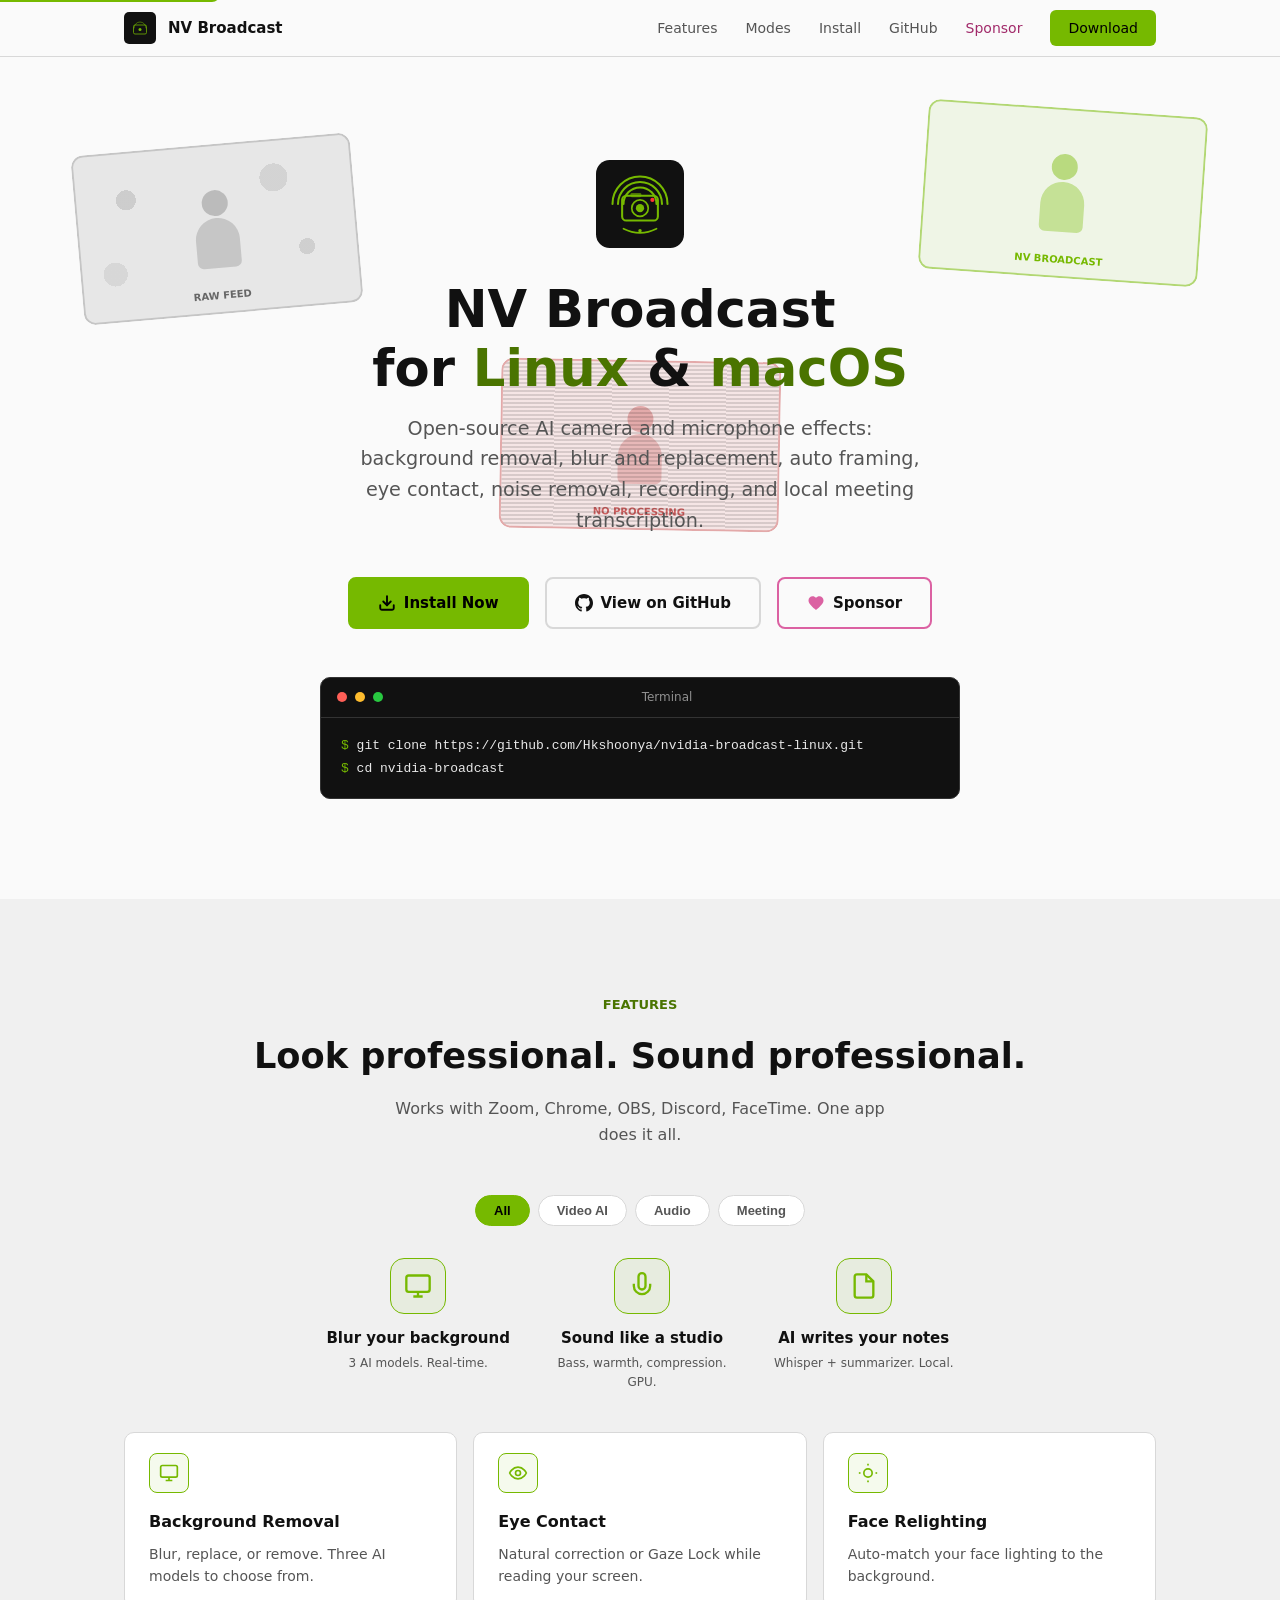
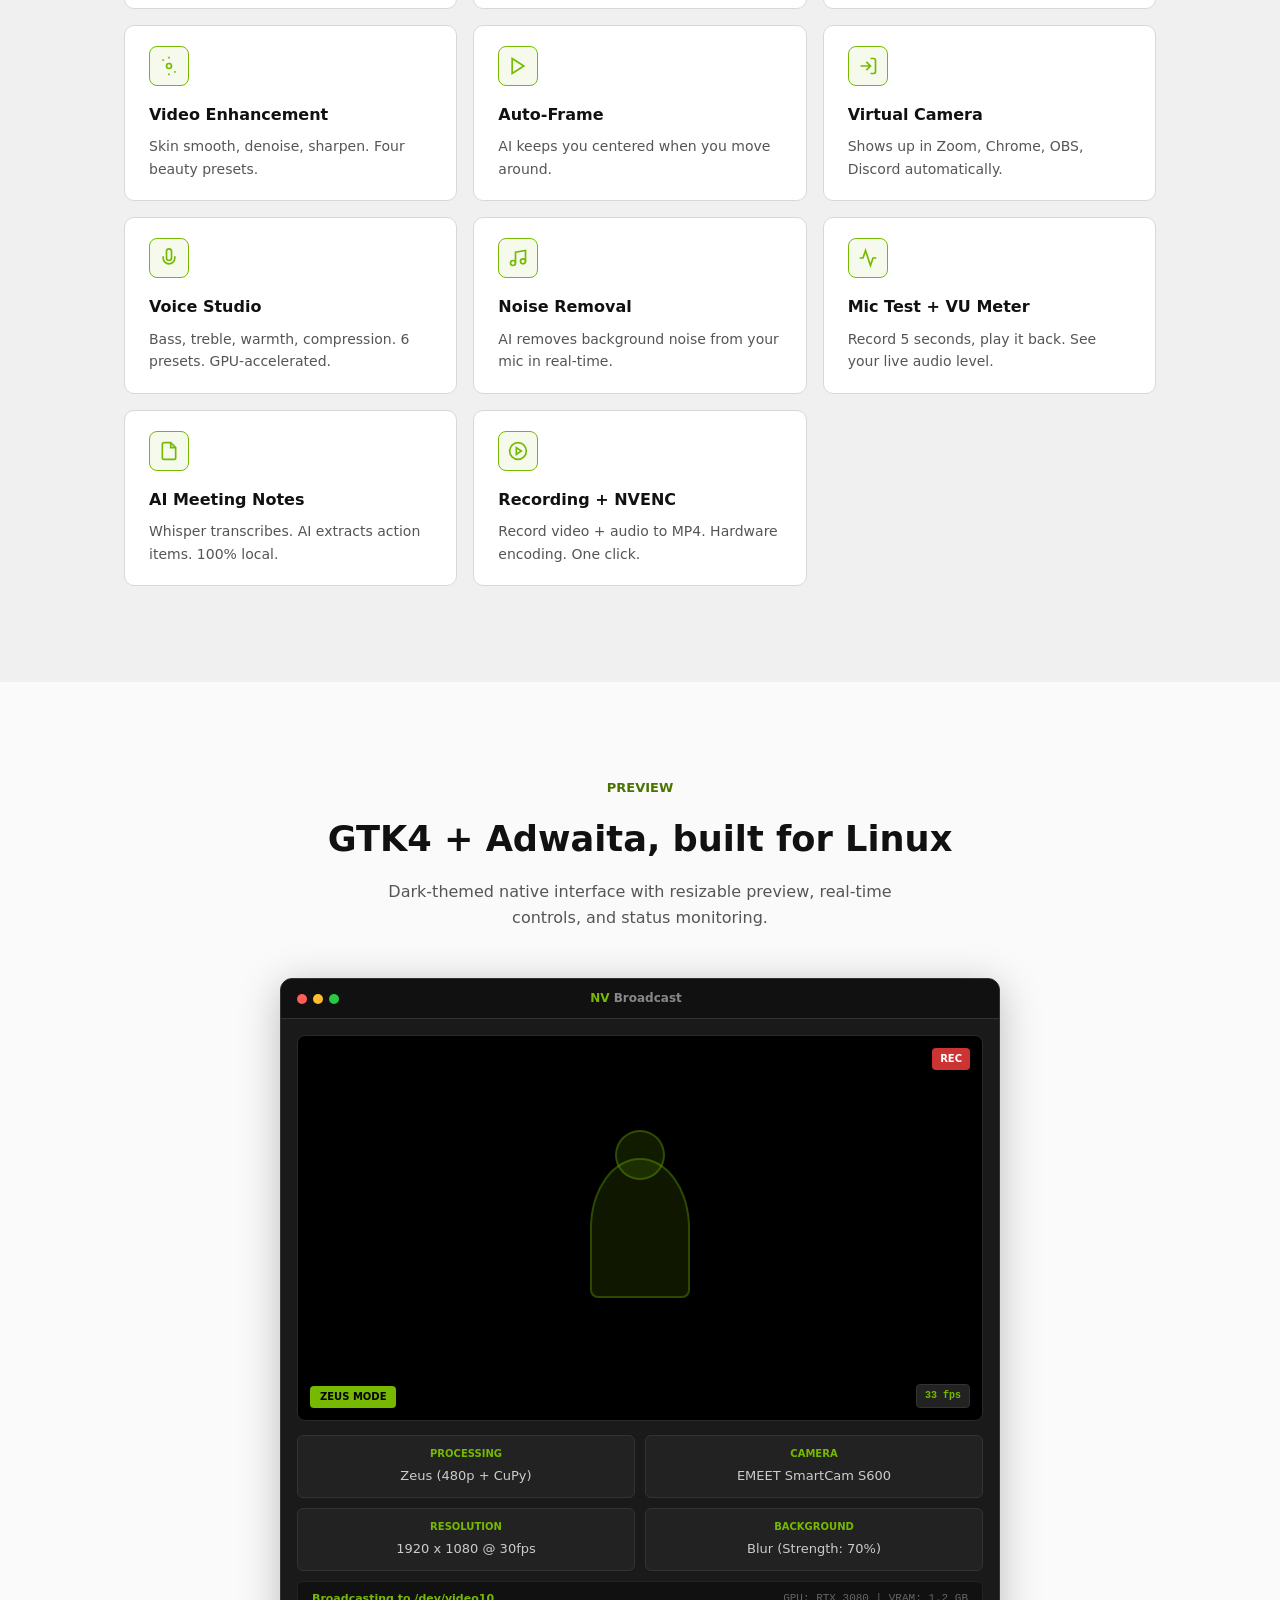
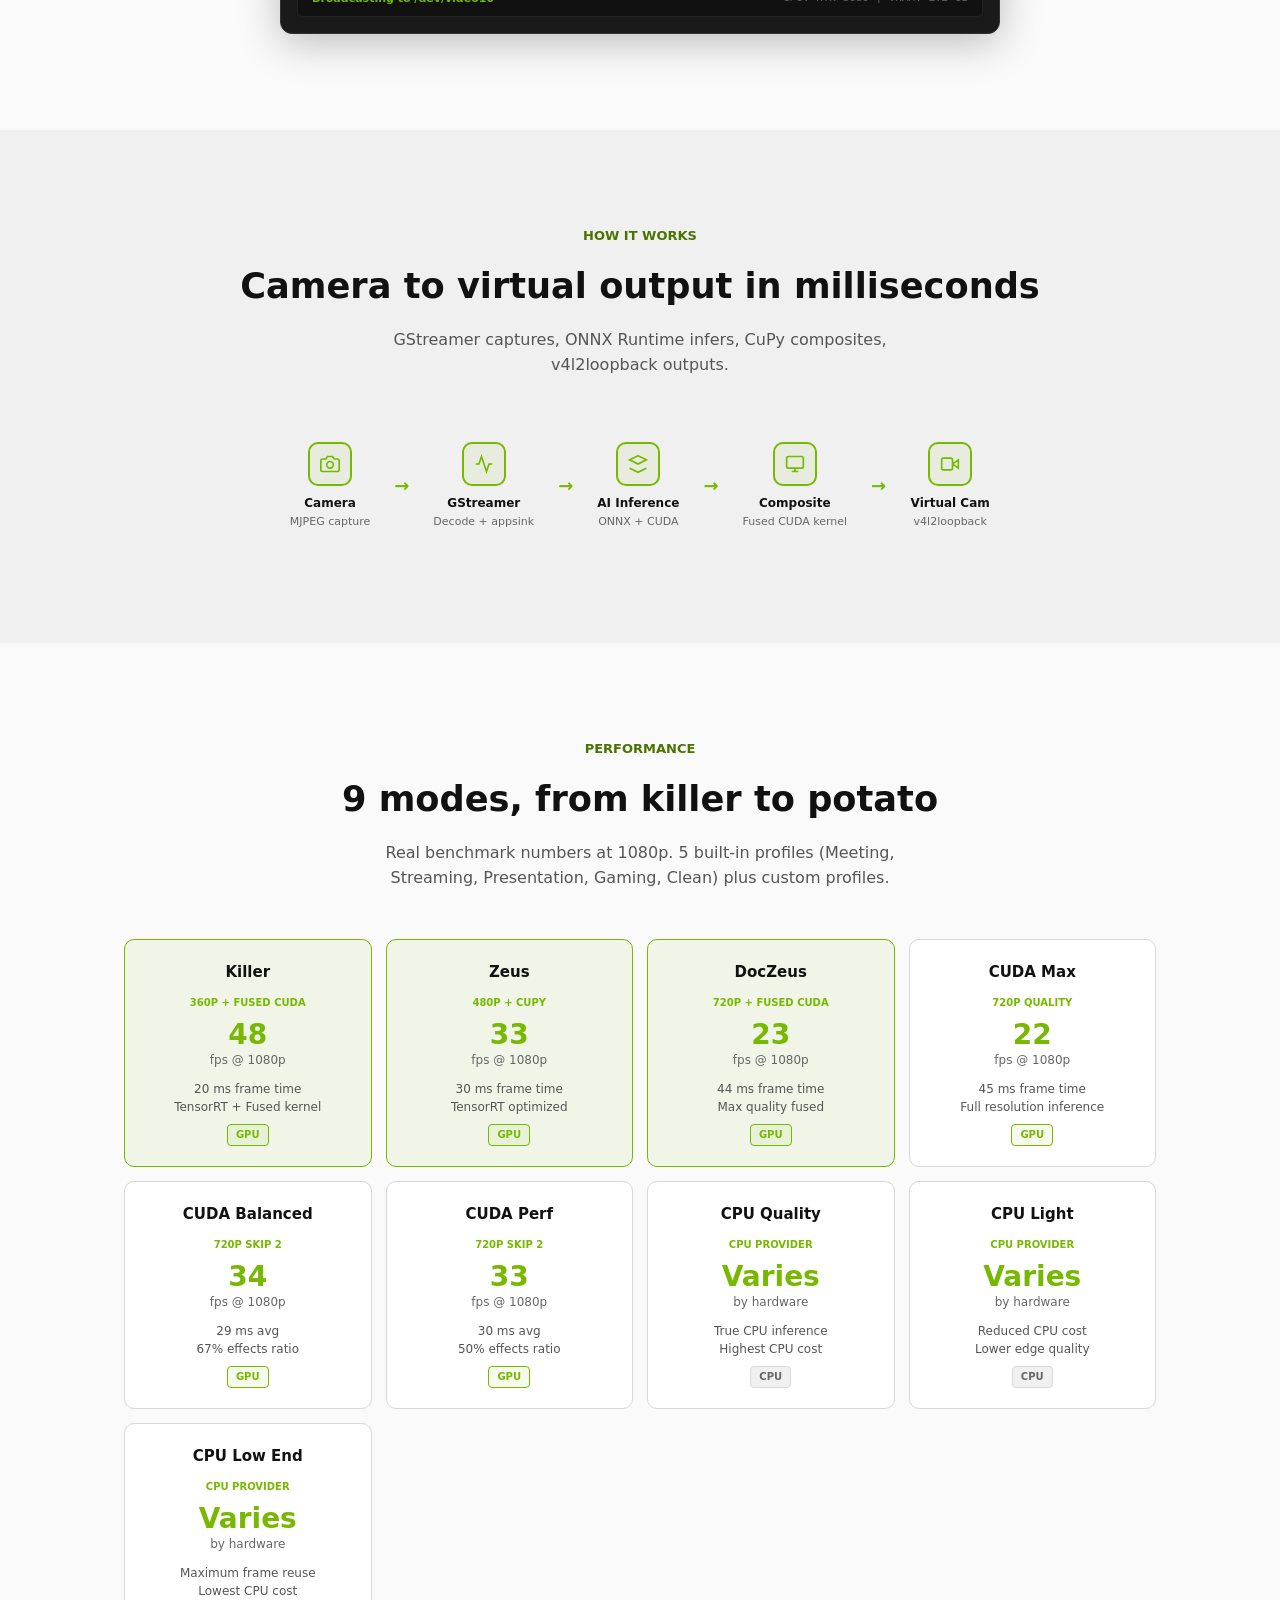
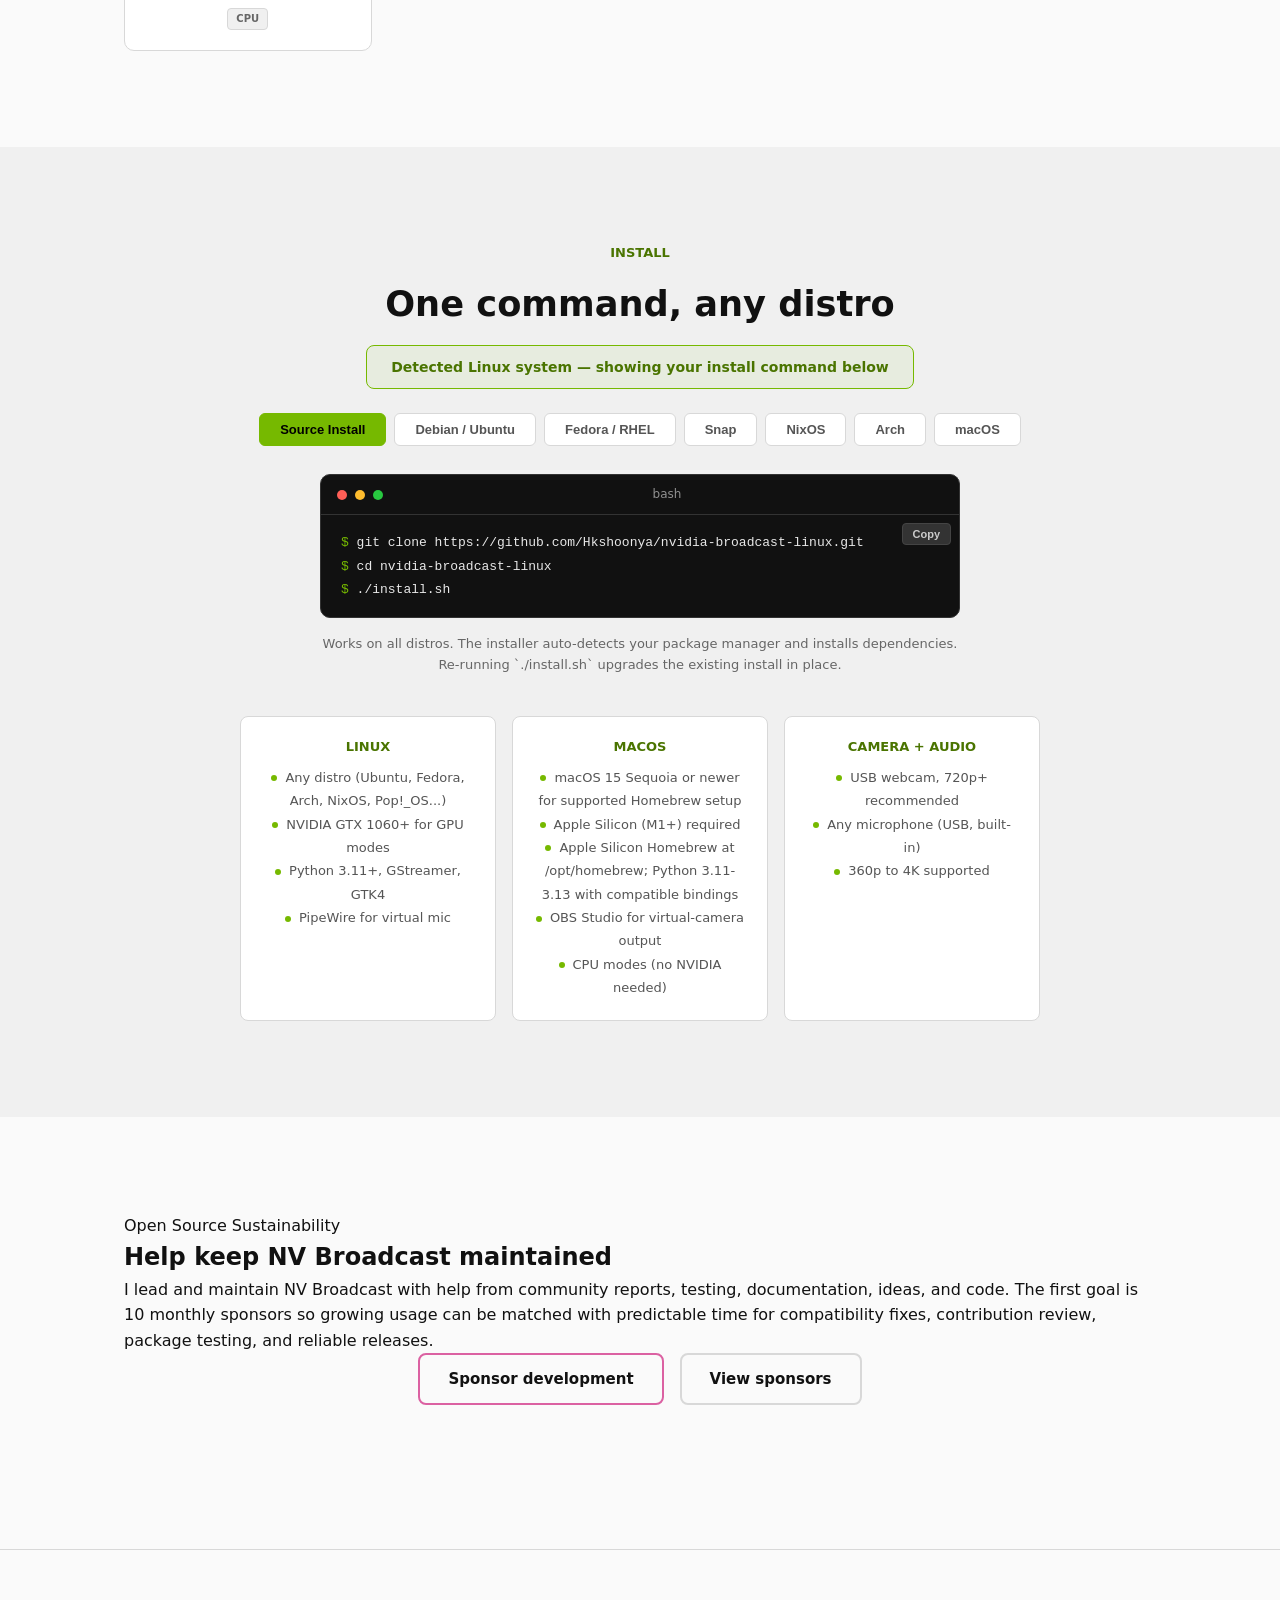
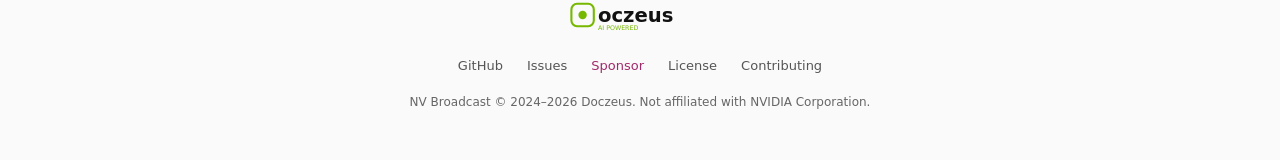
==== commit 20ee0e1a: "Merge e1fee5637b21ab95cbe6ef2a25f48e8248748248 into 33adf4d6d743d2fb9f3bffdc31f4ca58fc11f593" ====
--- a/docs/index.html
+++ b/docs/index.html
@@ -1439,6 +1439,7 @@
       <button class="install-tab" data-tab="deb">Debian / Ubuntu</button>
       <button class="install-tab" data-tab="rpm">Fedora / RHEL</button>
       <button class="install-tab" data-tab="snap">Snap</button>
+      <button class="install-tab" data-tab="nixos">NixOS</button>
       <button class="install-tab" data-tab="arch">Arch</button>
       <button class="install-tab" data-tab="macos">macOS</button>
     </div>
@@ -1539,6 +1540,36 @@
           </div>
         </div>
         <p class="install-note">For systems with Snap support. Snap Store updates are released separately after artifact inspection, provenance verification, Store review, and candidate testing. Check the <a href="https://snapcraft.io/nvbroadcast" target="_blank" rel="noopener">Store channel version</a>; <code>snap refresh nvbroadcast</code> upgrades to the current stable revision in place. The arm64 Snap remains CPU-only.</p>
+      </div>
+
+      <!-- NixOS -->
+      <div class="install-pane" id="pane-nixos">
+        <div class="terminal" role="region" aria-label="NixOS configuration">
+          <div class="terminal-bar">
+            <div class="terminal-dot r" aria-hidden="true"></div>
+            <div class="terminal-dot y" aria-hidden="true"></div>
+            <div class="terminal-dot g" aria-hidden="true"></div>
+            <span>nix</span>
+          </div>
+          <div class="terminal-body" role="code">
+            <button class="copy-btn" aria-label="Copy NixOS module configuration" onclick="copyCommand('nixos')">Copy</button>
+            <div class="terminal-line"><span class="comment"># flake.nix</span></div>
+            <div class="terminal-line"><span class="cmd">inputs.nvbroadcast = {</span></div>
+            <div class="terminal-line"><span class="cmd">&nbsp;&nbsp;url = "github:Hkshoonya/nvidia-broadcast-linux";</span></div>
+            <div class="terminal-line"><span class="cmd">};</span></div>
+            <div class="terminal-line"><br></div>
+            <div class="terminal-line"><span class="comment"># Inside nixosSystem</span></div>
+            <div class="terminal-line"><span class="cmd">modules = [</span></div>
+            <div class="terminal-line"><span class="cmd">&nbsp;&nbsp;nvbroadcast.nixosModules.default</span></div>
+            <div class="terminal-line"><span class="cmd">&nbsp;&nbsp;{</span></div>
+            <div class="terminal-line"><span class="cmd">&nbsp;&nbsp;&nbsp;&nbsp;programs.nvbroadcast = {</span></div>
+            <div class="terminal-line"><span class="cmd">&nbsp;&nbsp;&nbsp;&nbsp;&nbsp;&nbsp;enable = true;</span></div>
+            <div class="terminal-line"><span class="cmd">&nbsp;&nbsp;&nbsp;&nbsp;};</span></div>
+            <div class="terminal-line"><span class="cmd">&nbsp;&nbsp;}</span></div>
+            <div class="terminal-line"><span class="cmd">];</span></div>
+          </div>
+        </div>
+        <p class="install-note">For x86_64 NixOS. This interim repository flake packages CPU inference only; CUDA/TensorRT, CuPy, and meeting transcription are not packaged, and the immutable Nix package cannot install optional runtimes from the app. Add the GitHub flake input and import `nvbroadcast.nixosModules.default`. Keep its Nixpkgs lock input for the tested package closure. The module defaults PipeWire with Pulse compatibility plus v4l2loopback on `/dev/video10`. NVIDIA driver defaults are opt-in with `programs.nvbroadcast.nvidia.enable = true`, but do not add a CUDA runtime.</p>
       </div>
 
       <!-- Arch -->
@@ -1621,7 +1652,7 @@
       <div class="req-card">
         <h3>Linux</h3>
         <ul>
-          <li>Any distro (Ubuntu, Fedora, Arch, Pop!_OS...)</li>
+          <li>Any distro (Ubuntu, Fedora, Arch, NixOS, Pop!_OS...)</li>
           <li>NVIDIA GTX 1060+ for GPU modes</li>
           <li>Python 3.11+, GStreamer, GTK4</li>
           <li>PipeWire for virtual mic</li>
@@ -1810,6 +1841,7 @@
   deb: '(\nset -euo pipefail\nWORKDIR=$(mktemp -d)\ncd "$WORKDIR"\nBASE=https://github.com/Hkshoonya/nvidia-broadcast-linux/releases/download/v1.5.3\nPACKAGE=nvbroadcast_1.5.3-1_all.deb\nwget --https-only "$BASE/$PACKAGE" "$BASE/nvbroadcast-native-upgrade" "$BASE/SHA256SUMS.packages"\nawk -v package="$PACKAGE" \'$2 == package || $2 == "nvbroadcast-native-upgrade" { print; found++ } END { exit found != 2 }\' SHA256SUMS.packages | sha256sum -c -\nchmod 755 nvbroadcast-native-upgrade\nif dpkg-query -W -f=\'${db:Status-Abbrev}\' nvbroadcast 2>/dev/null | grep -q \'^i\'; then sudo ./nvbroadcast-native-upgrade "./$PACKAGE"; else sudo apt-get install --yes --no-remove "./$PACKAGE"; fi\n)',
   rpm: '(\nset -euo pipefail\nWORKDIR=$(mktemp -d)\ncd "$WORKDIR"\nBASE=https://github.com/Hkshoonya/nvidia-broadcast-linux/releases/download/v1.5.3\nPACKAGE=nvbroadcast-1.5.3-1.noarch.rpm\nwget --https-only "$BASE/$PACKAGE" "$BASE/nvbroadcast-native-upgrade" "$BASE/SHA256SUMS.packages"\nawk -v package="$PACKAGE" \'$2 == package || $2 == "nvbroadcast-native-upgrade" { print; found++ } END { exit found != 2 }\' SHA256SUMS.packages | sha256sum -c -\nchmod 755 nvbroadcast-native-upgrade\nif rpm -q nvbroadcast >/dev/null 2>&1; then sudo ./nvbroadcast-native-upgrade "./$PACKAGE"; else sudo dnf install --assumeyes "./$PACKAGE"; fi\n)',
   snap: 'sudo snap install nvbroadcast || sudo snap refresh nvbroadcast',
+  nixos: 'inputs.nvbroadcast = {\n  url = "github:Hkshoonya/nvidia-broadcast-linux";\n};\n\n# Inside nixosSystem\nmodules = [\n  nvbroadcast.nixosModules.default\n  {\n    programs.nvbroadcast = {\n      enable = true;\n    };\n  }\n];',
   arch: 'sudo pacman -S python gtk4 libadwaita gstreamer gst-plugins-base gst-plugins-good gst-plugins-bad v4l-utils && git clone https://github.com/Hkshoonya/nvidia-broadcast-linux.git && cd nvidia-broadcast-linux && ./install.sh',
   macos: "(\nset -euo pipefail\nINSTALL_DIR=$(mktemp -d)\ncd \"$INSTALL_DIR\"\nBASE=https://github.com/Hkshoonya/nvidia-broadcast-linux/releases/download/v1.5.3\nPACKAGE=NVBroadcast-1.5.3-1.pkg\ncurl --fail --location --proto '=https' --proto-redir '=https' --remote-name \"$BASE/$PACKAGE\"\nprintf '%s  %s\\n' '8a4df3d903f80d90b866adcd6571f34368b015aeae8023f35aba8472c61af2e2' \"$PACKAGE\" | shasum -a 256 -c -\npkgutil --check-signature \"$PACKAGE\"\nxcrun stapler validate \"$PACKAGE\"\nspctl --assess --type install --verbose=4 \"$PACKAGE\"\nopen \"$PACKAGE\"\n)",
   'macos-setup': "/opt/homebrew/bin/brew update &&\n/opt/homebrew/bin/brew install python@3.13 pygobject3 gtk4 libadwaita gstreamer pkgconf ninja &&\n/opt/homebrew/bin/brew upgrade python@3.13 &&\n/opt/nvbroadcast/scripts/setup_macos_runtime.sh &&\n/usr/local/bin/nvbroadcast"
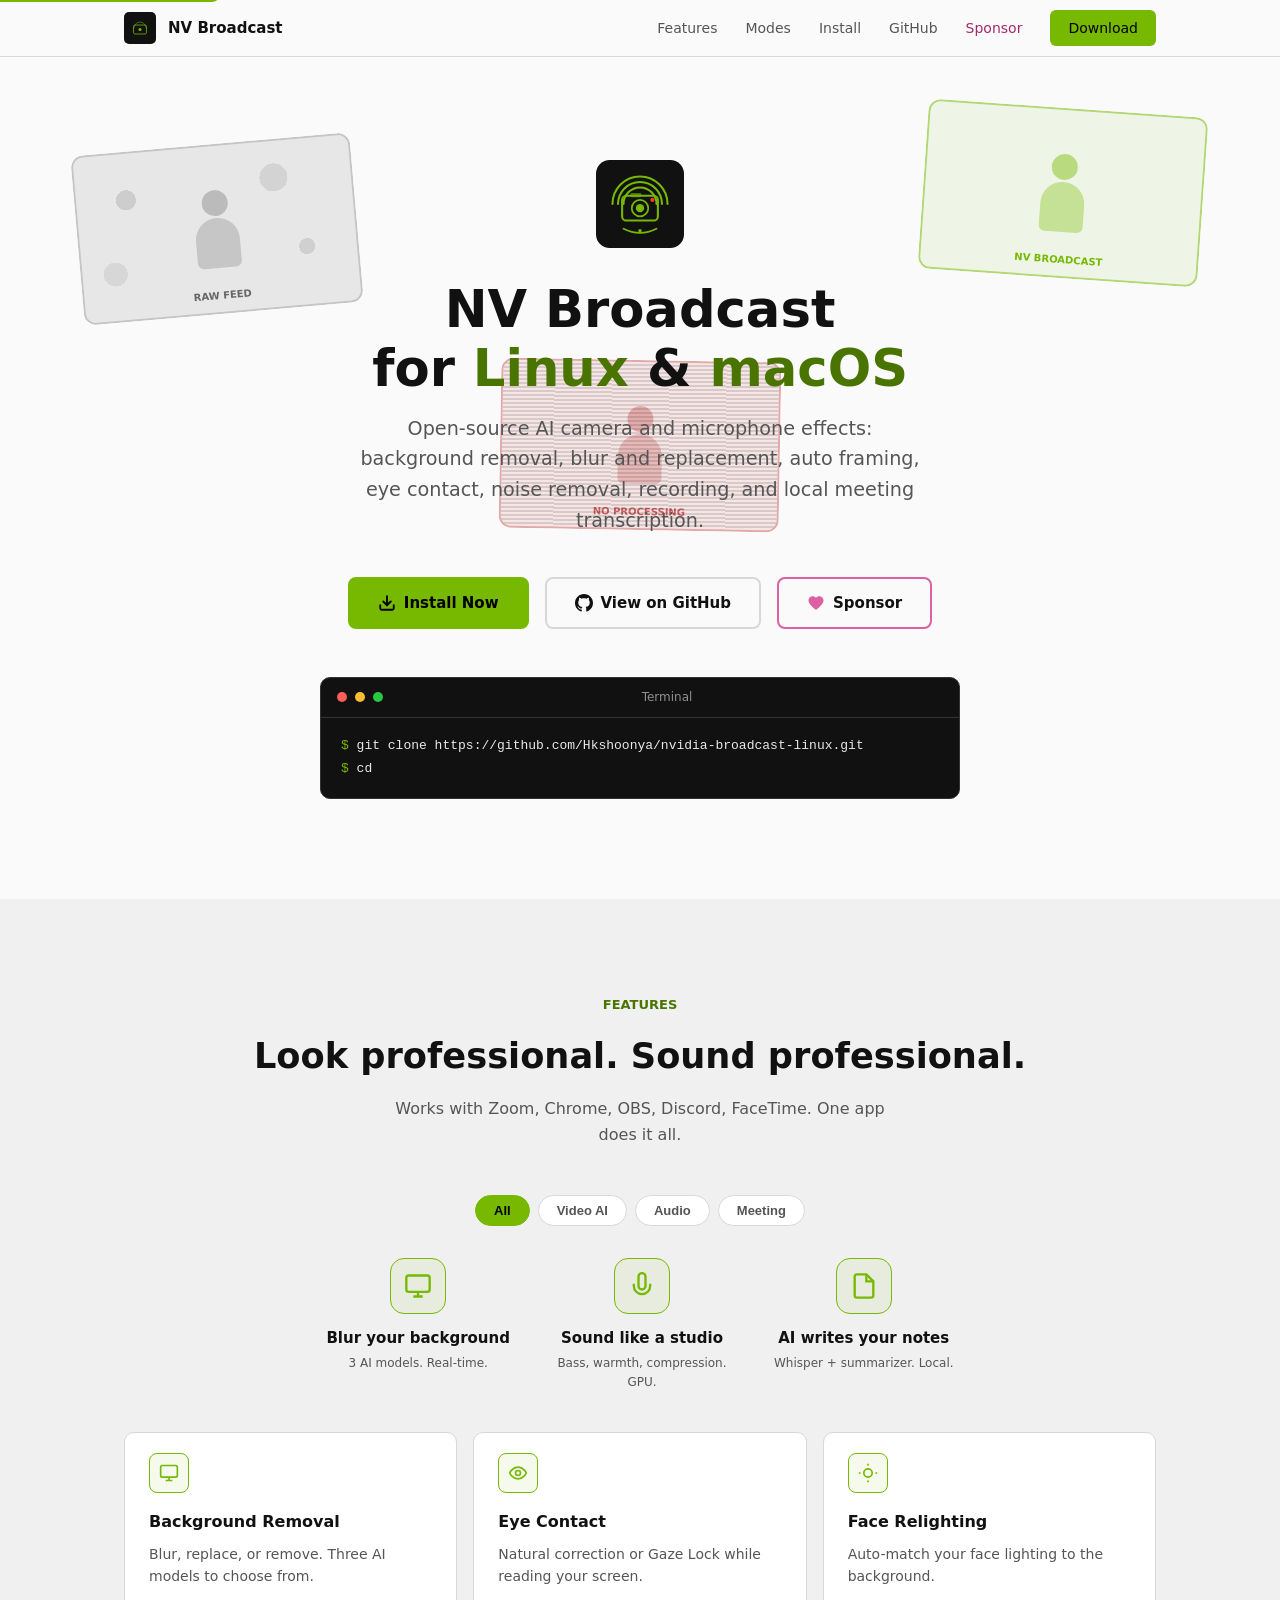
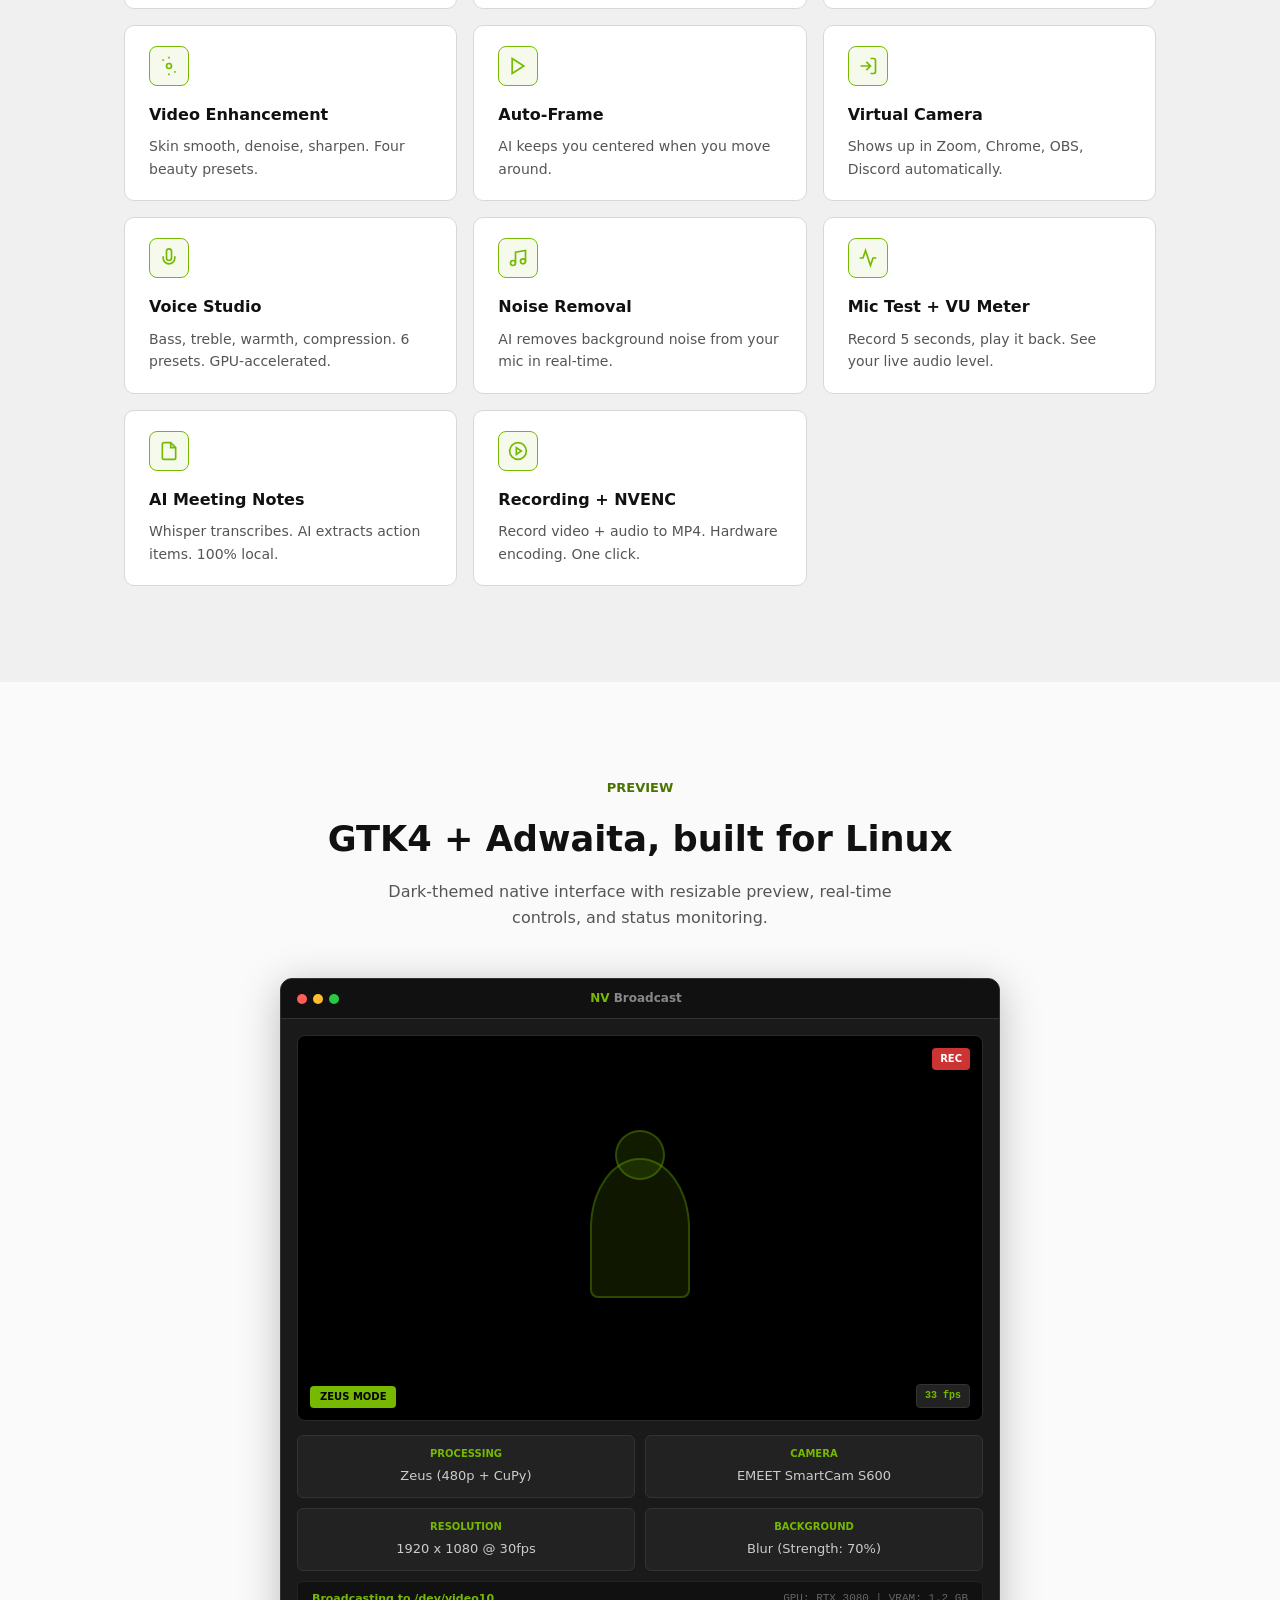
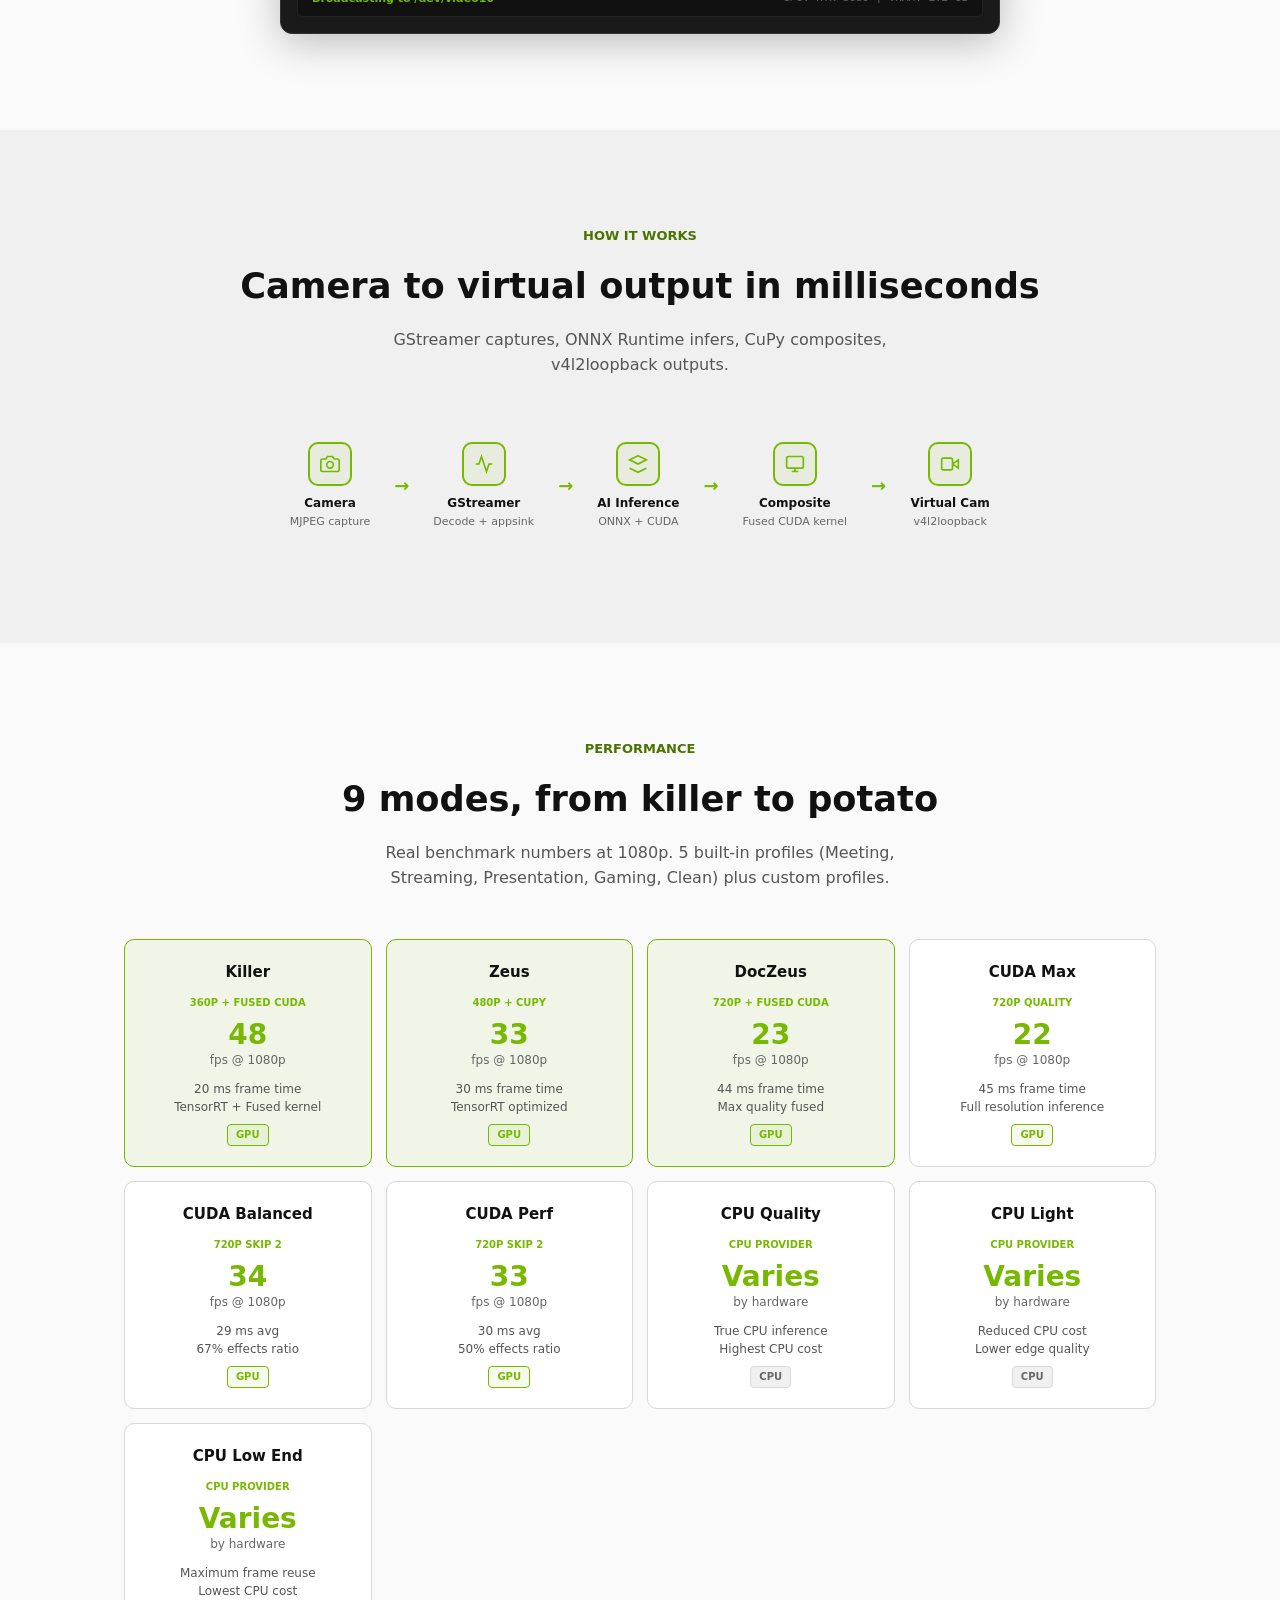
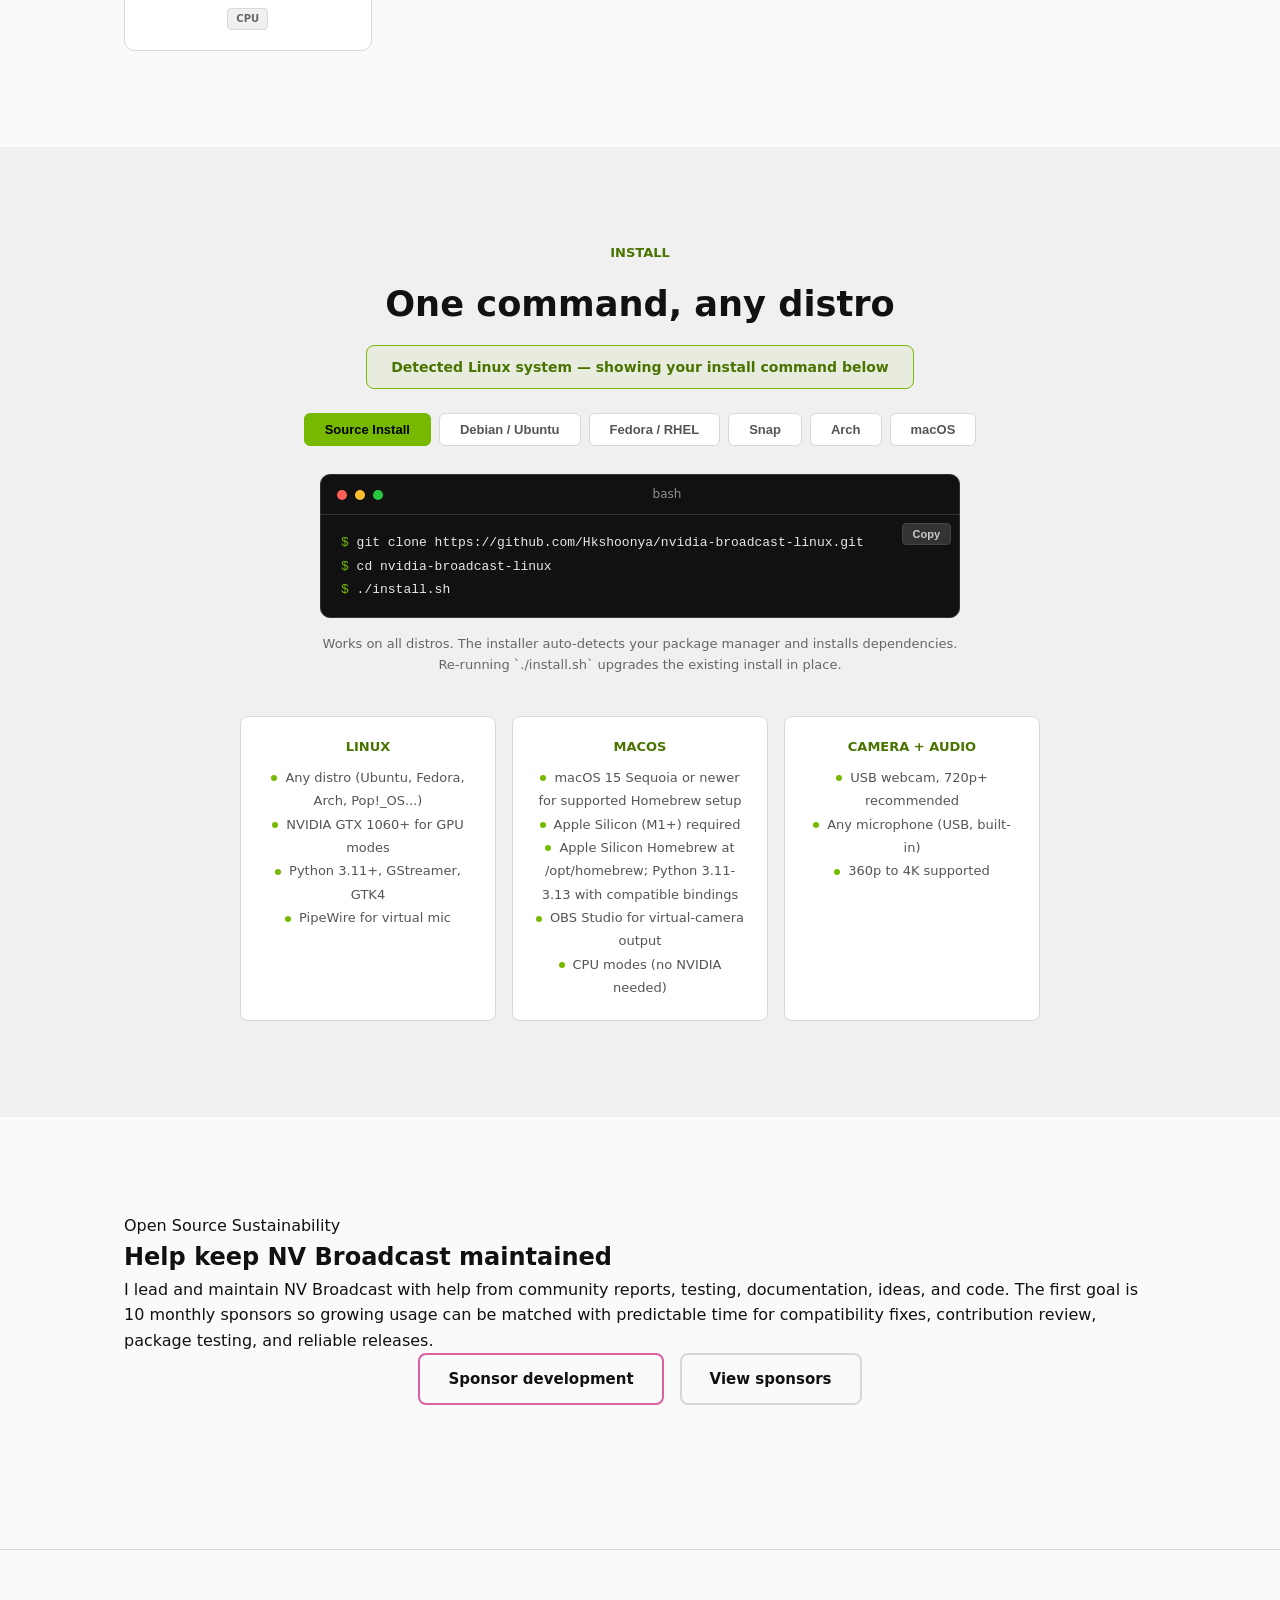
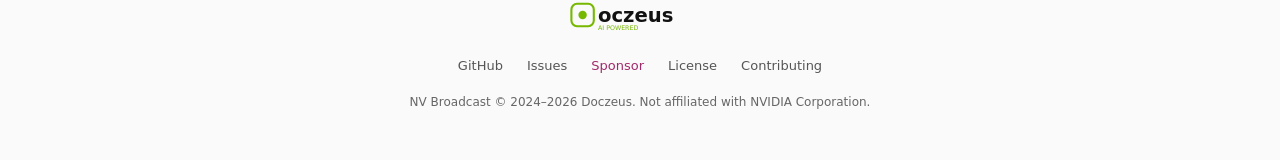
==== commit be0f47b8: "Publish v1.5.4 downloads and verified release records" ====
--- a/docs/index.html
+++ b/docs/index.html
@@ -43,8 +43,8 @@
       "@id": "https://nvbroadcast.com/#software",
       "name": "NV Broadcast",
       "url": "https://nvbroadcast.com/",
-      "downloadUrl": "https://github.com/Hkshoonya/nvidia-broadcast-linux/releases/tag/v1.5.3",
-      "softwareVersion": "1.5.3",
+      "downloadUrl": "https://github.com/Hkshoonya/nvidia-broadcast-linux/releases/tag/v1.5.4",
+      "softwareVersion": "1.5.4",
       "operatingSystem": "Linux, macOS 15 or later on Apple Silicon",
       "applicationCategory": "MultimediaApplication",
       "description": "AI virtual camera with background effects, auto framing, eye contact, noise removal, recording, and local meeting transcription",
@@ -1439,7 +1439,6 @@
       <button class="install-tab" data-tab="deb">Debian / Ubuntu</button>
       <button class="install-tab" data-tab="rpm">Fedora / RHEL</button>
       <button class="install-tab" data-tab="snap">Snap</button>
-      <button class="install-tab" data-tab="nixos">NixOS</button>
       <button class="install-tab" data-tab="arch">Arch</button>
       <button class="install-tab" data-tab="macos">macOS</button>
     </div>
@@ -1476,13 +1475,13 @@
           </div>
           <div class="terminal-body" role="code">
             <button class="copy-btn" aria-label="Copy install command" onclick="copyCommand('deb', this)">Copy</button>
-            <div class="terminal-line"><span class="comment"># Download and verify v1.5.3</span></div>
+            <div class="terminal-line"><span class="comment"># Download and verify v1.5.4</span></div>
             <div class="terminal-line"><span class="prompt">$ </span><span class="cmd">(</span></div>
             <div class="terminal-line"><span class="cmd">set -euo pipefail</span></div>
             <div class="terminal-line"><span class="cmd">WORKDIR=$(mktemp -d)</span></div>
             <div class="terminal-line"><span class="cmd">cd "$WORKDIR"</span></div>
-            <div class="terminal-line"><span class="prompt">$ </span><span class="cmd">BASE=https://github.com/Hkshoonya/nvidia-broadcast-linux/releases/download/v1.5.3</span></div>
-            <div class="terminal-line"><span class="prompt">$ </span><span class="cmd">PACKAGE=nvbroadcast_1.5.3-1_all.deb</span></div>
+            <div class="terminal-line"><span class="prompt">$ </span><span class="cmd">BASE=https://github.com/Hkshoonya/nvidia-broadcast-linux/releases/download/v1.5.4</span></div>
+            <div class="terminal-line"><span class="prompt">$ </span><span class="cmd">PACKAGE=nvbroadcast_1.5.4-1_all.deb</span></div>
             <div class="terminal-line"><span class="prompt">$ </span><span class="cmd">wget --https-only "$BASE/$PACKAGE" "$BASE/nvbroadcast-native-upgrade" "$BASE/SHA256SUMS.packages"</span></div>
             <div class="terminal-line"><span class="prompt">$ </span><span class="cmd">awk -v package="$PACKAGE" '$2 == package || $2 == "nvbroadcast-native-upgrade" { print; found++ } END { exit found != 2 }' SHA256SUMS.packages | sha256sum -c -</span></div>
             <div class="terminal-line"><span class="prompt">$ </span><span class="cmd">chmod 755 nvbroadcast-native-upgrade</span></div>
@@ -1505,13 +1504,13 @@
           </div>
           <div class="terminal-body" role="code">
             <button class="copy-btn" aria-label="Copy install command" onclick="copyCommand('rpm', this)">Copy</button>
-            <div class="terminal-line"><span class="comment"># Download and verify v1.5.3</span></div>
+            <div class="terminal-line"><span class="comment"># Download and verify v1.5.4</span></div>
             <div class="terminal-line"><span class="prompt">$ </span><span class="cmd">(</span></div>
             <div class="terminal-line"><span class="cmd">set -euo pipefail</span></div>
             <div class="terminal-line"><span class="cmd">WORKDIR=$(mktemp -d)</span></div>
             <div class="terminal-line"><span class="cmd">cd "$WORKDIR"</span></div>
-            <div class="terminal-line"><span class="prompt">$ </span><span class="cmd">BASE=https://github.com/Hkshoonya/nvidia-broadcast-linux/releases/download/v1.5.3</span></div>
-            <div class="terminal-line"><span class="prompt">$ </span><span class="cmd">PACKAGE=nvbroadcast-1.5.3-1.noarch.rpm</span></div>
+            <div class="terminal-line"><span class="prompt">$ </span><span class="cmd">BASE=https://github.com/Hkshoonya/nvidia-broadcast-linux/releases/download/v1.5.4</span></div>
+            <div class="terminal-line"><span class="prompt">$ </span><span class="cmd">PACKAGE=nvbroadcast-1.5.4-1.noarch.rpm</span></div>
             <div class="terminal-line"><span class="prompt">$ </span><span class="cmd">wget --https-only "$BASE/$PACKAGE" "$BASE/nvbroadcast-native-upgrade" "$BASE/SHA256SUMS.packages"</span></div>
             <div class="terminal-line"><span class="prompt">$ </span><span class="cmd">awk -v package="$PACKAGE" '$2 == package || $2 == "nvbroadcast-native-upgrade" { print; found++ } END { exit found != 2 }' SHA256SUMS.packages | sha256sum -c -</span></div>
             <div class="terminal-line"><span class="prompt">$ </span><span class="cmd">chmod 755 nvbroadcast-native-upgrade</span></div>
@@ -1542,36 +1541,6 @@
         <p class="install-note">For systems with Snap support. Snap Store updates are released separately after artifact inspection, provenance verification, Store review, and candidate testing. Check the <a href="https://snapcraft.io/nvbroadcast" target="_blank" rel="noopener">Store channel version</a>; <code>snap refresh nvbroadcast</code> upgrades to the current stable revision in place. The arm64 Snap remains CPU-only.</p>
       </div>
 
-      <!-- NixOS -->
-      <div class="install-pane" id="pane-nixos">
-        <div class="terminal" role="region" aria-label="NixOS configuration">
-          <div class="terminal-bar">
-            <div class="terminal-dot r" aria-hidden="true"></div>
-            <div class="terminal-dot y" aria-hidden="true"></div>
-            <div class="terminal-dot g" aria-hidden="true"></div>
-            <span>nix</span>
-          </div>
-          <div class="terminal-body" role="code">
-            <button class="copy-btn" aria-label="Copy NixOS module configuration" onclick="copyCommand('nixos')">Copy</button>
-            <div class="terminal-line"><span class="comment"># flake.nix</span></div>
-            <div class="terminal-line"><span class="cmd">inputs.nvbroadcast = {</span></div>
-            <div class="terminal-line"><span class="cmd">&nbsp;&nbsp;url = "github:Hkshoonya/nvidia-broadcast-linux";</span></div>
-            <div class="terminal-line"><span class="cmd">};</span></div>
-            <div class="terminal-line"><br></div>
-            <div class="terminal-line"><span class="comment"># Inside nixosSystem</span></div>
-            <div class="terminal-line"><span class="cmd">modules = [</span></div>
-            <div class="terminal-line"><span class="cmd">&nbsp;&nbsp;nvbroadcast.nixosModules.default</span></div>
-            <div class="terminal-line"><span class="cmd">&nbsp;&nbsp;{</span></div>
-            <div class="terminal-line"><span class="cmd">&nbsp;&nbsp;&nbsp;&nbsp;programs.nvbroadcast = {</span></div>
-            <div class="terminal-line"><span class="cmd">&nbsp;&nbsp;&nbsp;&nbsp;&nbsp;&nbsp;enable = true;</span></div>
-            <div class="terminal-line"><span class="cmd">&nbsp;&nbsp;&nbsp;&nbsp;};</span></div>
-            <div class="terminal-line"><span class="cmd">&nbsp;&nbsp;}</span></div>
-            <div class="terminal-line"><span class="cmd">];</span></div>
-          </div>
-        </div>
-        <p class="install-note">For x86_64 NixOS. This interim repository flake packages CPU inference only; CUDA/TensorRT, CuPy, and meeting transcription are not packaged, and the immutable Nix package cannot install optional runtimes from the app. Add the GitHub flake input and import `nvbroadcast.nixosModules.default`. Keep its Nixpkgs lock input for the tested package closure. The module defaults PipeWire with Pulse compatibility plus v4l2loopback on `/dev/video10`. NVIDIA driver defaults are opt-in with `programs.nvbroadcast.nvidia.enable = true`, but do not add a CUDA runtime.</p>
-      </div>
-
       <!-- Arch -->
       <div class="install-pane" id="pane-arch">
         <div class="terminal" role="region" aria-label="Terminal command">
@@ -1602,15 +1571,15 @@
           </div>
           <div class="terminal-body" role="code">
             <button class="copy-btn" aria-label="Copy macos package download and verification" onclick="copyCommand('macos', this)">Copy</button>
-            <div class="terminal-line"><span class="comment">Signed v1.5.3 PKG</span></div>
+            <div class="terminal-line"><span class="comment">Signed v1.5.4 PKG</span></div>
             <div class="terminal-line"><span class="prompt">$ </span><span class="cmd">(</span></div>
             <div class="terminal-line"><span class="prompt">$ </span><span class="cmd">set -euo pipefail</span></div>
             <div class="terminal-line"><span class="prompt">$ </span><span class="cmd">INSTALL_DIR=$(mktemp -d)</span></div>
             <div class="terminal-line"><span class="prompt">$ </span><span class="cmd">cd "$INSTALL_DIR"</span></div>
-            <div class="terminal-line"><span class="prompt">$ </span><span class="cmd">BASE=https://github.com/Hkshoonya/nvidia-broadcast-linux/releases/download/v1.5.3</span></div>
-            <div class="terminal-line"><span class="prompt">$ </span><span class="cmd">PACKAGE=NVBroadcast-1.5.3-1.pkg</span></div>
+            <div class="terminal-line"><span class="prompt">$ </span><span class="cmd">BASE=https://github.com/Hkshoonya/nvidia-broadcast-linux/releases/download/v1.5.4</span></div>
+            <div class="terminal-line"><span class="prompt">$ </span><span class="cmd">PACKAGE=NVBroadcast-1.5.4-1.pkg</span></div>
             <div class="terminal-line"><span class="prompt">$ </span><span class="cmd">curl --fail --location --proto '=https' --proto-redir '=https' --remote-name "$BASE/$PACKAGE"</span></div>
-            <div class="terminal-line"><span class="prompt">$ </span><span class="cmd">printf '%s  %s\n' '8a4df3d903f80d90b866adcd6571f34368b015aeae8023f35aba8472c61af2e2' "$PACKAGE" | shasum -a 256 -c -</span></div>
+            <div class="terminal-line"><span class="prompt">$ </span><span class="cmd">printf '%s  %s\n' 'f0fb2bec7035a5ec336168ab0523ffeebec5d5d9cf5fd0d526c4c37936aa2b6f' "$PACKAGE" | shasum -a 256 -c -</span></div>
             <div class="terminal-line"><span class="prompt">$ </span><span class="cmd">pkgutil --check-signature "$PACKAGE"</span></div>
             <div class="terminal-line"><span class="prompt">$ </span><span class="cmd">xcrun stapler validate "$PACKAGE"</span></div>
             <div class="terminal-line"><span class="prompt">$ </span><span class="cmd">spctl --assess --type install --verbose=4 "$PACKAGE"</span></div>
@@ -1619,7 +1588,7 @@
           </div>
         </div>
         <p class="install-note">
-          <a href="https://github.com/Hkshoonya/nvidia-broadcast-linux/releases/download/v1.5.3/NVBroadcast-1.5.3-1.pkg">Download the signed macOS PKG</a> for Apple Silicon macOS 15+. Its Developer ID Installer identity is <strong>WeMakeSense LLC (T39RXSKKZ6)</strong>; notarization and a stapled ticket are verified. The commands above check the exact package checksum, signing identity and Gatekeeper before opening Installer. <a href="https://github.com/Hkshoonya/nvidia-broadcast-linux/releases/download/v1.5.3/SHA256SUMS.packages">Package checksums</a> · <a href="https://github.com/Hkshoonya/nvidia-broadcast-linux/blob/main/docs/RELEASE_VERIFICATION.md#verify-build-provenance" target="_blank" rel="noopener">Build provenance</a>.<br>
+          <a href="https://github.com/Hkshoonya/nvidia-broadcast-linux/releases/download/v1.5.4/NVBroadcast-1.5.4-1.pkg">Download the signed macOS PKG</a> for Apple Silicon macOS 15+. Its Developer ID Installer identity is <strong>WeMakeSense LLC (T39RXSKKZ6)</strong>; notarization and a stapled ticket are verified. The commands above check the exact package checksum, signing identity and Gatekeeper before opening Installer. <a href="https://github.com/Hkshoonya/nvidia-broadcast-linux/releases/download/v1.5.4/SHA256SUMS.packages">Package checksums</a> · <a href="https://github.com/Hkshoonya/nvidia-broadcast-linux/blob/main/docs/RELEASE_VERIFICATION.md#verify-build-provenance" target="_blank" rel="noopener">Build provenance</a>.<br>
           Finish Installer, then run the setup below as your regular user. Install <a href="https://brew.sh" target="_blank" rel="noopener">Apple Silicon Homebrew</a> at <code>/opt/homebrew</code> first. Runtime setup requires network access and compatible Python 3.11-3.13 bindings; do not run Homebrew, setup or Broadcast with sudo.
         </p>
         <div class="terminal" role="region" aria-label="macOS runtime setup and launch">
@@ -1652,7 +1621,7 @@
       <div class="req-card">
         <h3>Linux</h3>
         <ul>
-          <li>Any distro (Ubuntu, Fedora, Arch, NixOS, Pop!_OS...)</li>
+          <li>Any distro (Ubuntu, Fedora, Arch, Pop!_OS...)</li>
           <li>NVIDIA GTX 1060+ for GPU modes</li>
           <li>Python 3.11+, GStreamer, GTK4</li>
           <li>PipeWire for virtual mic</li>
@@ -1838,12 +1807,11 @@
 /* ── Copy command ── */
 const commands = {
   source: 'git clone https://github.com/Hkshoonya/nvidia-broadcast-linux.git && cd nvidia-broadcast-linux && ./install.sh',
-  deb: '(\nset -euo pipefail\nWORKDIR=$(mktemp -d)\ncd "$WORKDIR"\nBASE=https://github.com/Hkshoonya/nvidia-broadcast-linux/releases/download/v1.5.3\nPACKAGE=nvbroadcast_1.5.3-1_all.deb\nwget --https-only "$BASE/$PACKAGE" "$BASE/nvbroadcast-native-upgrade" "$BASE/SHA256SUMS.packages"\nawk -v package="$PACKAGE" \'$2 == package || $2 == "nvbroadcast-native-upgrade" { print; found++ } END { exit found != 2 }\' SHA256SUMS.packages | sha256sum -c -\nchmod 755 nvbroadcast-native-upgrade\nif dpkg-query -W -f=\'${db:Status-Abbrev}\' nvbroadcast 2>/dev/null | grep -q \'^i\'; then sudo ./nvbroadcast-native-upgrade "./$PACKAGE"; else sudo apt-get install --yes --no-remove "./$PACKAGE"; fi\n)',
-  rpm: '(\nset -euo pipefail\nWORKDIR=$(mktemp -d)\ncd "$WORKDIR"\nBASE=https://github.com/Hkshoonya/nvidia-broadcast-linux/releases/download/v1.5.3\nPACKAGE=nvbroadcast-1.5.3-1.noarch.rpm\nwget --https-only "$BASE/$PACKAGE" "$BASE/nvbroadcast-native-upgrade" "$BASE/SHA256SUMS.packages"\nawk -v package="$PACKAGE" \'$2 == package || $2 == "nvbroadcast-native-upgrade" { print; found++ } END { exit found != 2 }\' SHA256SUMS.packages | sha256sum -c -\nchmod 755 nvbroadcast-native-upgrade\nif rpm -q nvbroadcast >/dev/null 2>&1; then sudo ./nvbroadcast-native-upgrade "./$PACKAGE"; else sudo dnf install --assumeyes "./$PACKAGE"; fi\n)',
+  deb: '(\nset -euo pipefail\nWORKDIR=$(mktemp -d)\ncd "$WORKDIR"\nBASE=https://github.com/Hkshoonya/nvidia-broadcast-linux/releases/download/v1.5.4\nPACKAGE=nvbroadcast_1.5.4-1_all.deb\nwget --https-only "$BASE/$PACKAGE" "$BASE/nvbroadcast-native-upgrade" "$BASE/SHA256SUMS.packages"\nawk -v package="$PACKAGE" \'$2 == package || $2 == "nvbroadcast-native-upgrade" { print; found++ } END { exit found != 2 }\' SHA256SUMS.packages | sha256sum -c -\nchmod 755 nvbroadcast-native-upgrade\nif dpkg-query -W -f=\'${db:Status-Abbrev}\' nvbroadcast 2>/dev/null | grep -q \'^i\'; then sudo ./nvbroadcast-native-upgrade "./$PACKAGE"; else sudo apt-get install --yes --no-remove "./$PACKAGE"; fi\n)',
+  rpm: '(\nset -euo pipefail\nWORKDIR=$(mktemp -d)\ncd "$WORKDIR"\nBASE=https://github.com/Hkshoonya/nvidia-broadcast-linux/releases/download/v1.5.4\nPACKAGE=nvbroadcast-1.5.4-1.noarch.rpm\nwget --https-only "$BASE/$PACKAGE" "$BASE/nvbroadcast-native-upgrade" "$BASE/SHA256SUMS.packages"\nawk -v package="$PACKAGE" \'$2 == package || $2 == "nvbroadcast-native-upgrade" { print; found++ } END { exit found != 2 }\' SHA256SUMS.packages | sha256sum -c -\nchmod 755 nvbroadcast-native-upgrade\nif rpm -q nvbroadcast >/dev/null 2>&1; then sudo ./nvbroadcast-native-upgrade "./$PACKAGE"; else sudo dnf install --assumeyes "./$PACKAGE"; fi\n)',
   snap: 'sudo snap install nvbroadcast || sudo snap refresh nvbroadcast',
-  nixos: 'inputs.nvbroadcast = {\n  url = "github:Hkshoonya/nvidia-broadcast-linux";\n};\n\n# Inside nixosSystem\nmodules = [\n  nvbroadcast.nixosModules.default\n  {\n    programs.nvbroadcast = {\n      enable = true;\n    };\n  }\n];',
   arch: 'sudo pacman -S python gtk4 libadwaita gstreamer gst-plugins-base gst-plugins-good gst-plugins-bad v4l-utils && git clone https://github.com/Hkshoonya/nvidia-broadcast-linux.git && cd nvidia-broadcast-linux && ./install.sh',
-  macos: "(\nset -euo pipefail\nINSTALL_DIR=$(mktemp -d)\ncd \"$INSTALL_DIR\"\nBASE=https://github.com/Hkshoonya/nvidia-broadcast-linux/releases/download/v1.5.3\nPACKAGE=NVBroadcast-1.5.3-1.pkg\ncurl --fail --location --proto '=https' --proto-redir '=https' --remote-name \"$BASE/$PACKAGE\"\nprintf '%s  %s\\n' '8a4df3d903f80d90b866adcd6571f34368b015aeae8023f35aba8472c61af2e2' \"$PACKAGE\" | shasum -a 256 -c -\npkgutil --check-signature \"$PACKAGE\"\nxcrun stapler validate \"$PACKAGE\"\nspctl --assess --type install --verbose=4 \"$PACKAGE\"\nopen \"$PACKAGE\"\n)",
+  macos: "(\nset -euo pipefail\nINSTALL_DIR=$(mktemp -d)\ncd \"$INSTALL_DIR\"\nBASE=https://github.com/Hkshoonya/nvidia-broadcast-linux/releases/download/v1.5.4\nPACKAGE=NVBroadcast-1.5.4-1.pkg\ncurl --fail --location --proto '=https' --proto-redir '=https' --remote-name \"$BASE/$PACKAGE\"\nprintf '%s  %s\\n' 'f0fb2bec7035a5ec336168ab0523ffeebec5d5d9cf5fd0d526c4c37936aa2b6f' \"$PACKAGE\" | shasum -a 256 -c -\npkgutil --check-signature \"$PACKAGE\"\nxcrun stapler validate \"$PACKAGE\"\nspctl --assess --type install --verbose=4 \"$PACKAGE\"\nopen \"$PACKAGE\"\n)",
   'macos-setup': "/opt/homebrew/bin/brew update &&\n/opt/homebrew/bin/brew install python@3.13 pygobject3 gtk4 libadwaita gstreamer pkgconf ninja &&\n/opt/homebrew/bin/brew upgrade python@3.13 &&\n/opt/nvbroadcast/scripts/setup_macos_runtime.sh &&\n/usr/local/bin/nvbroadcast"
 };
 
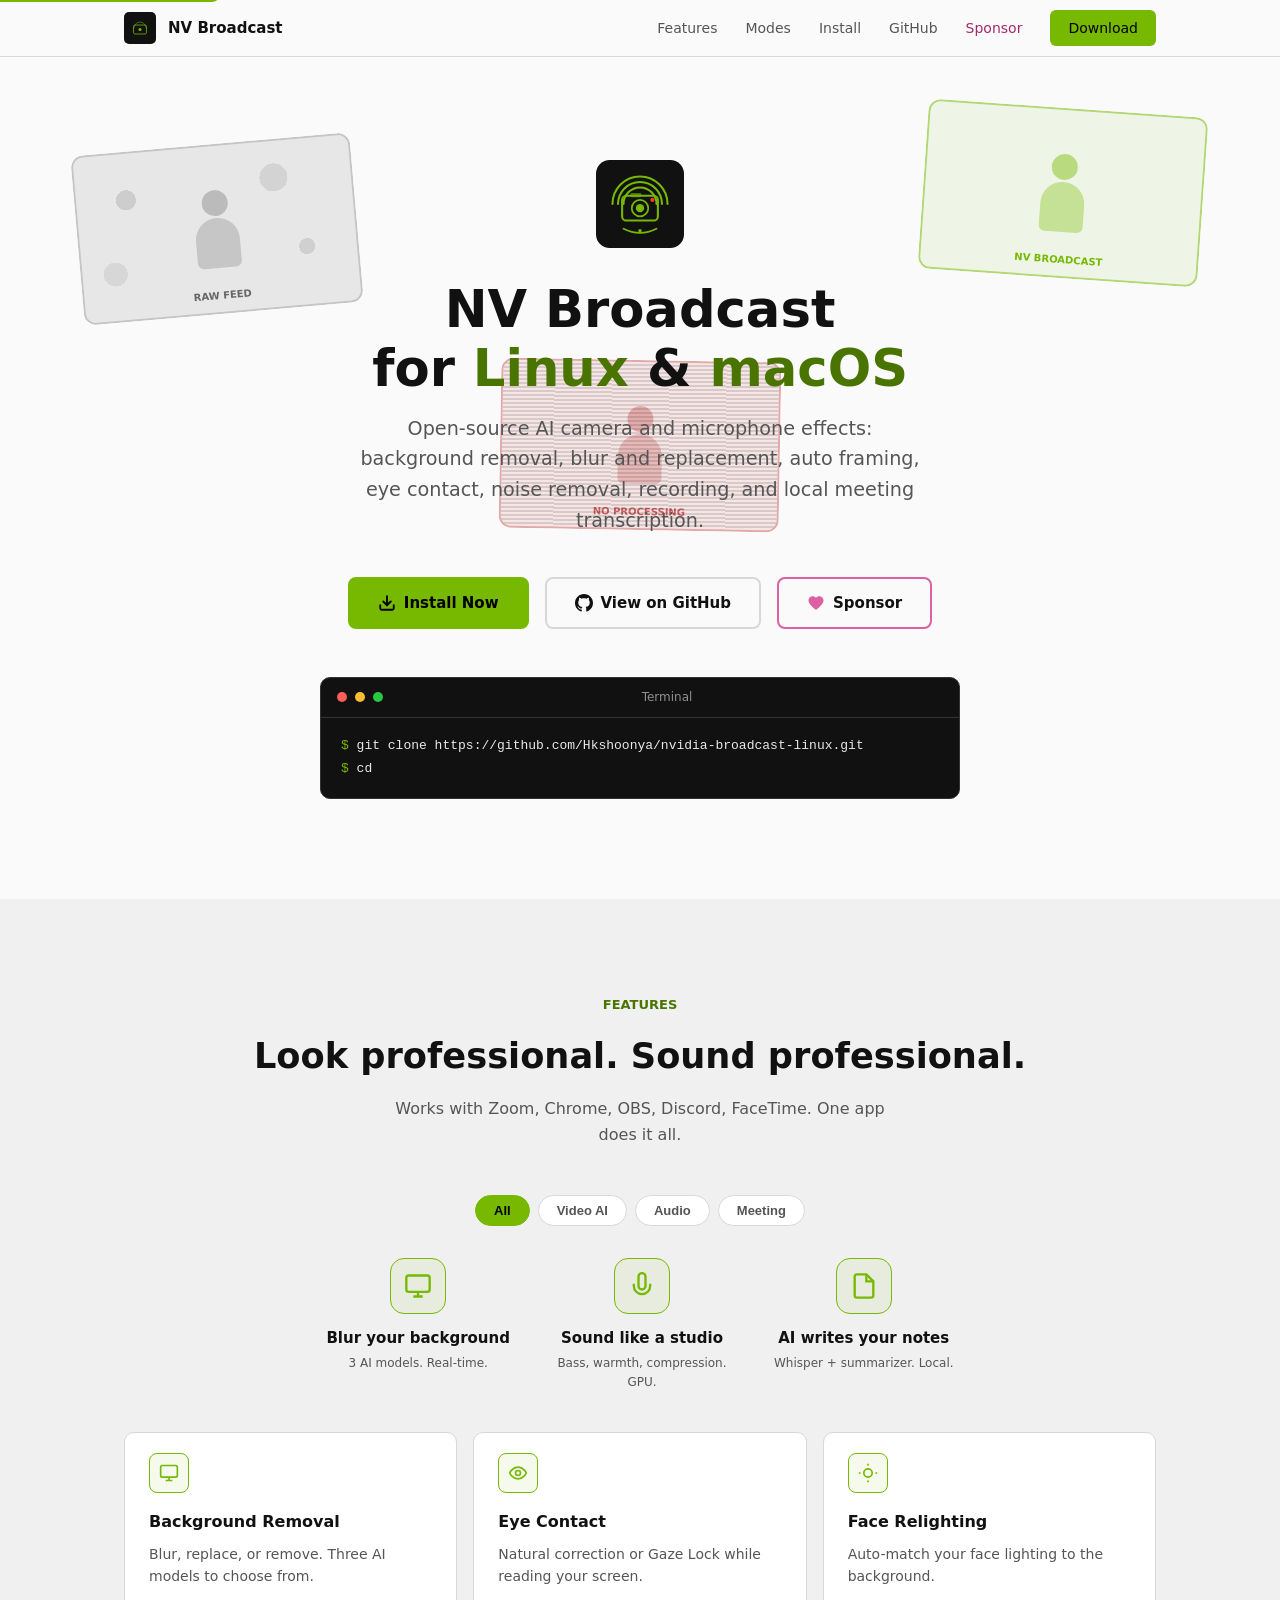
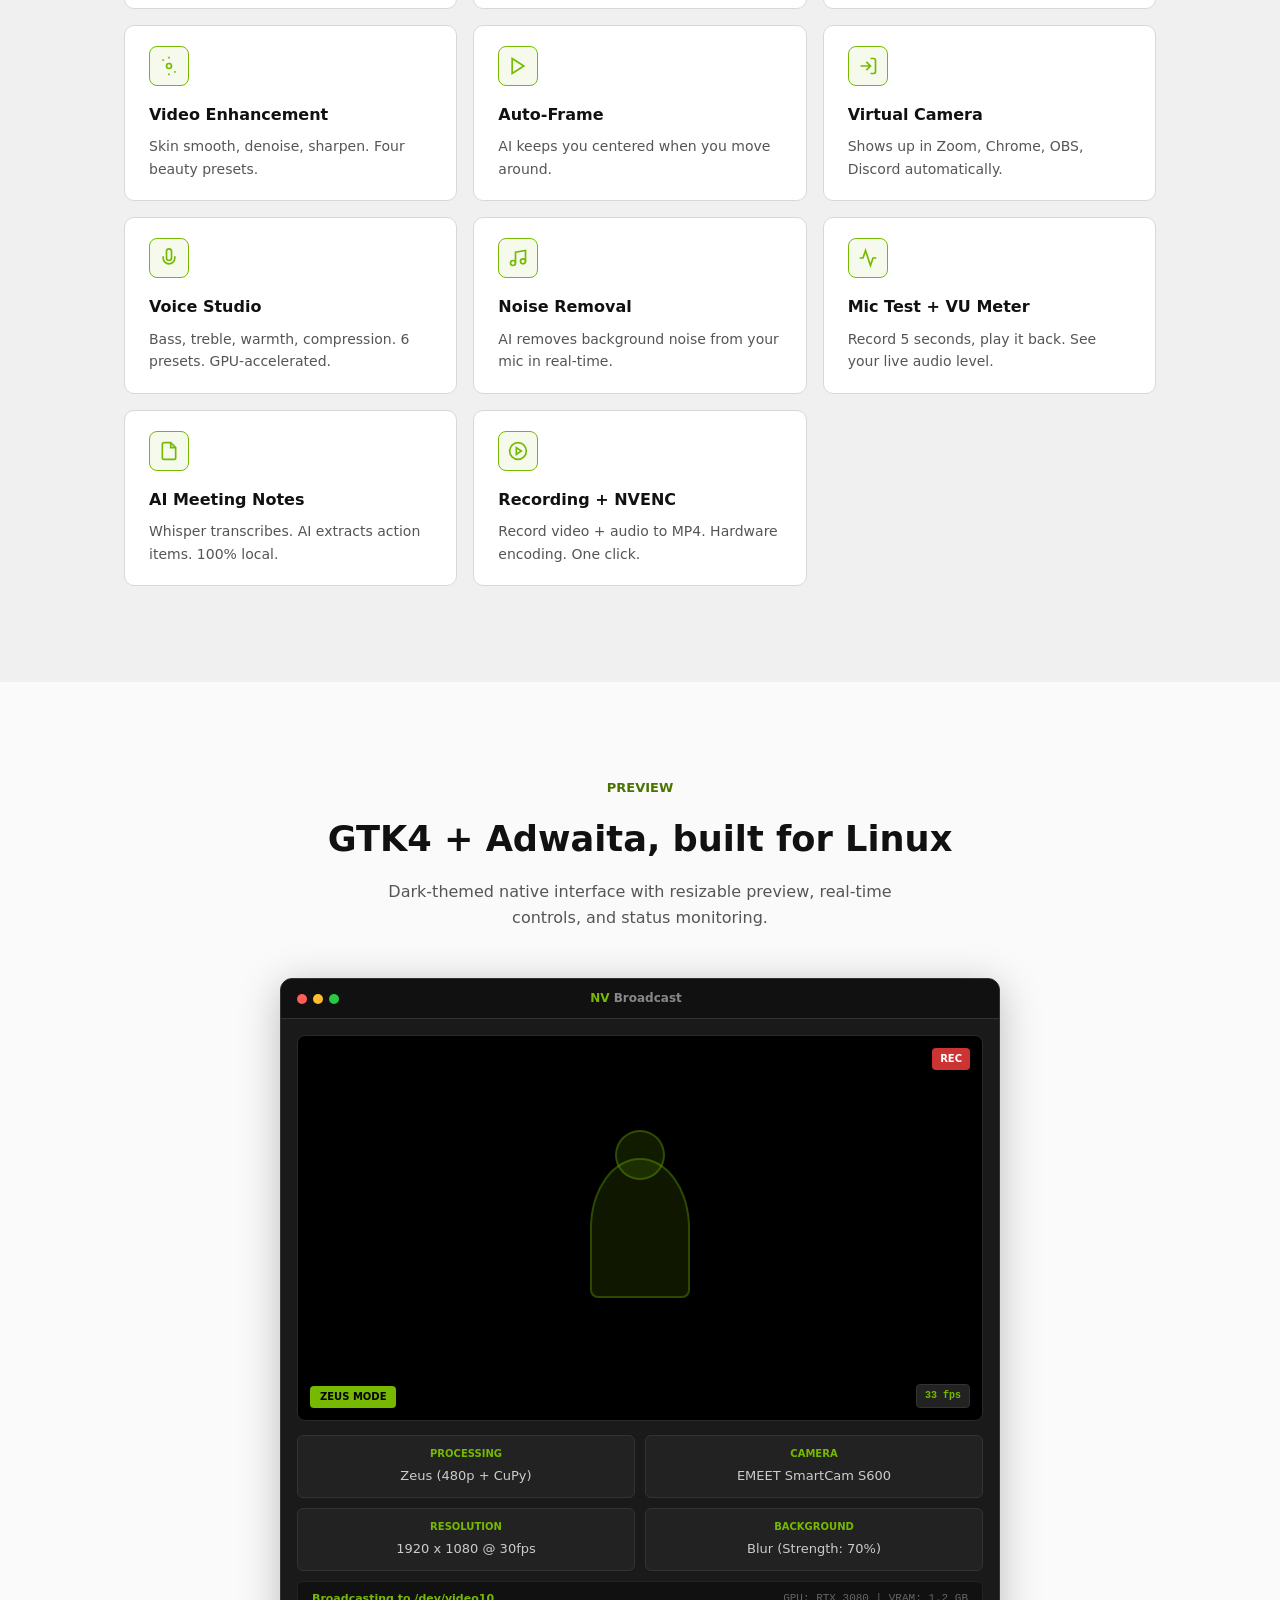
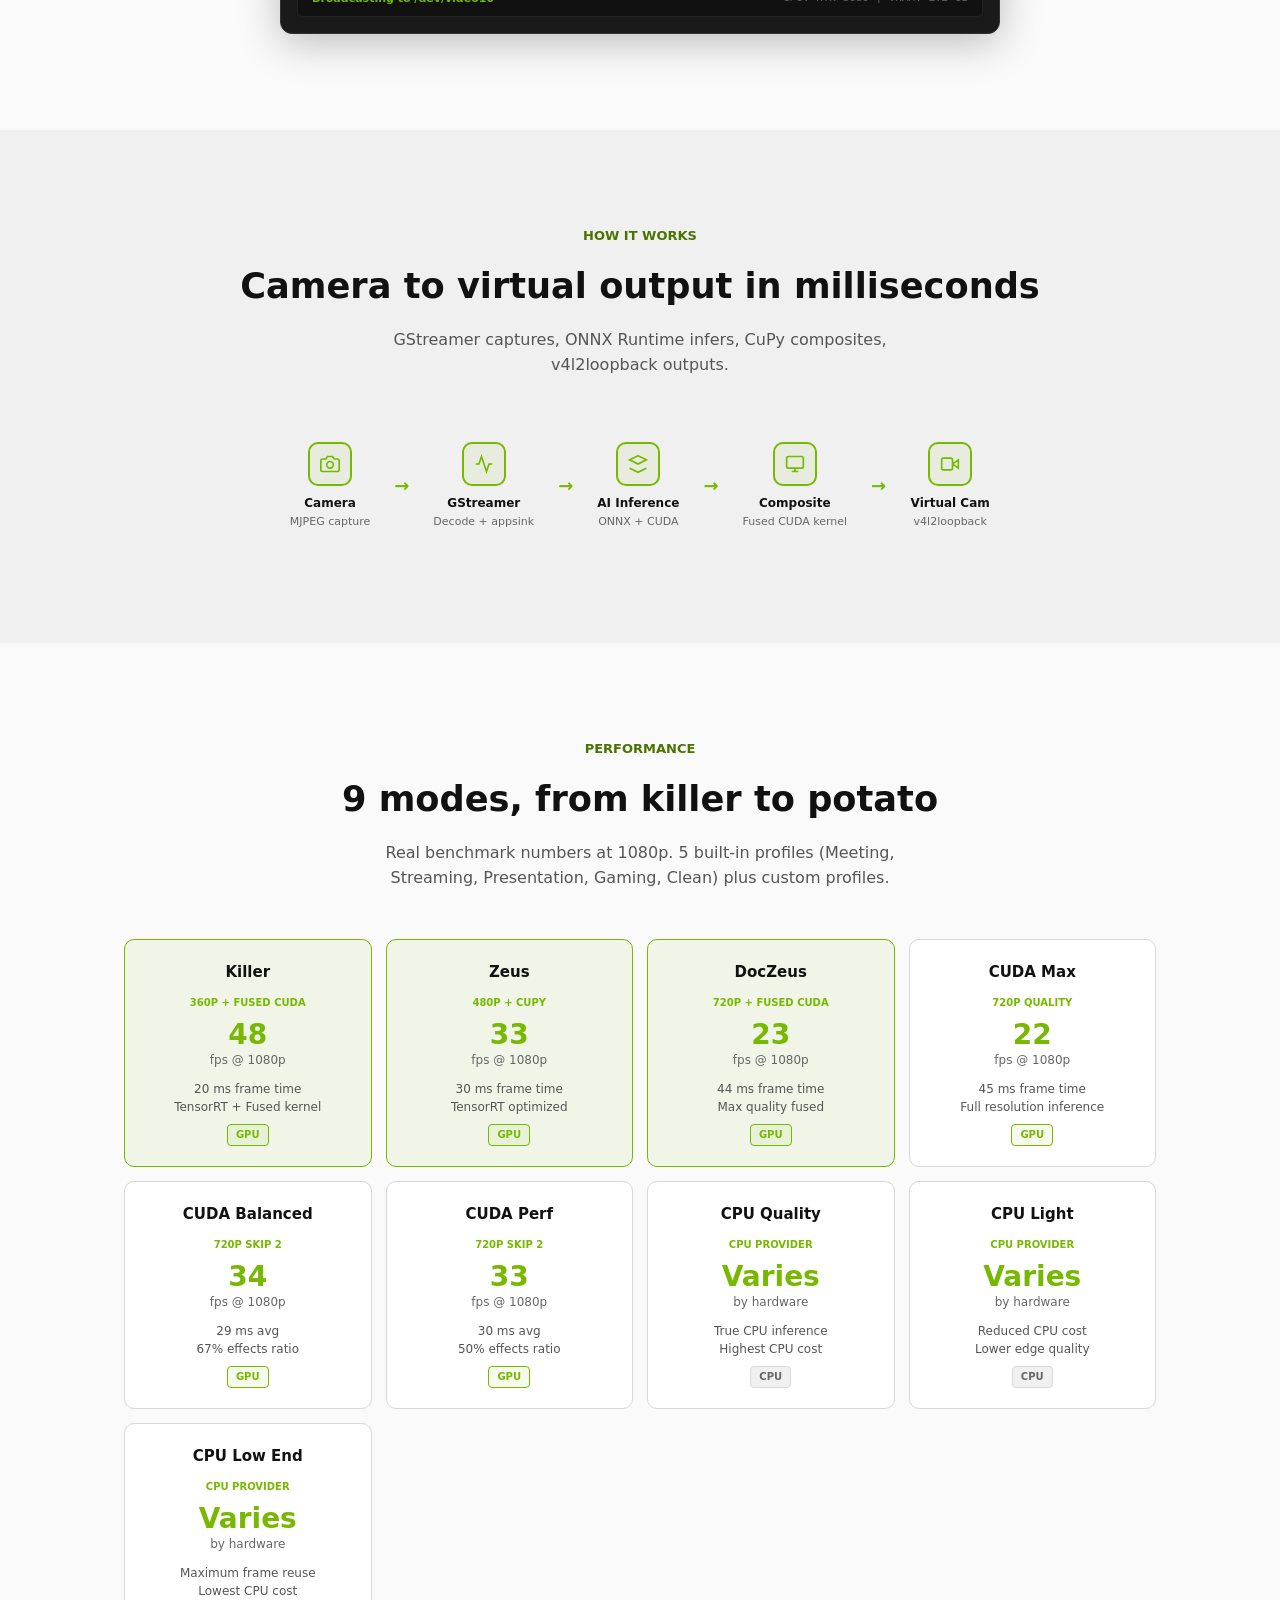
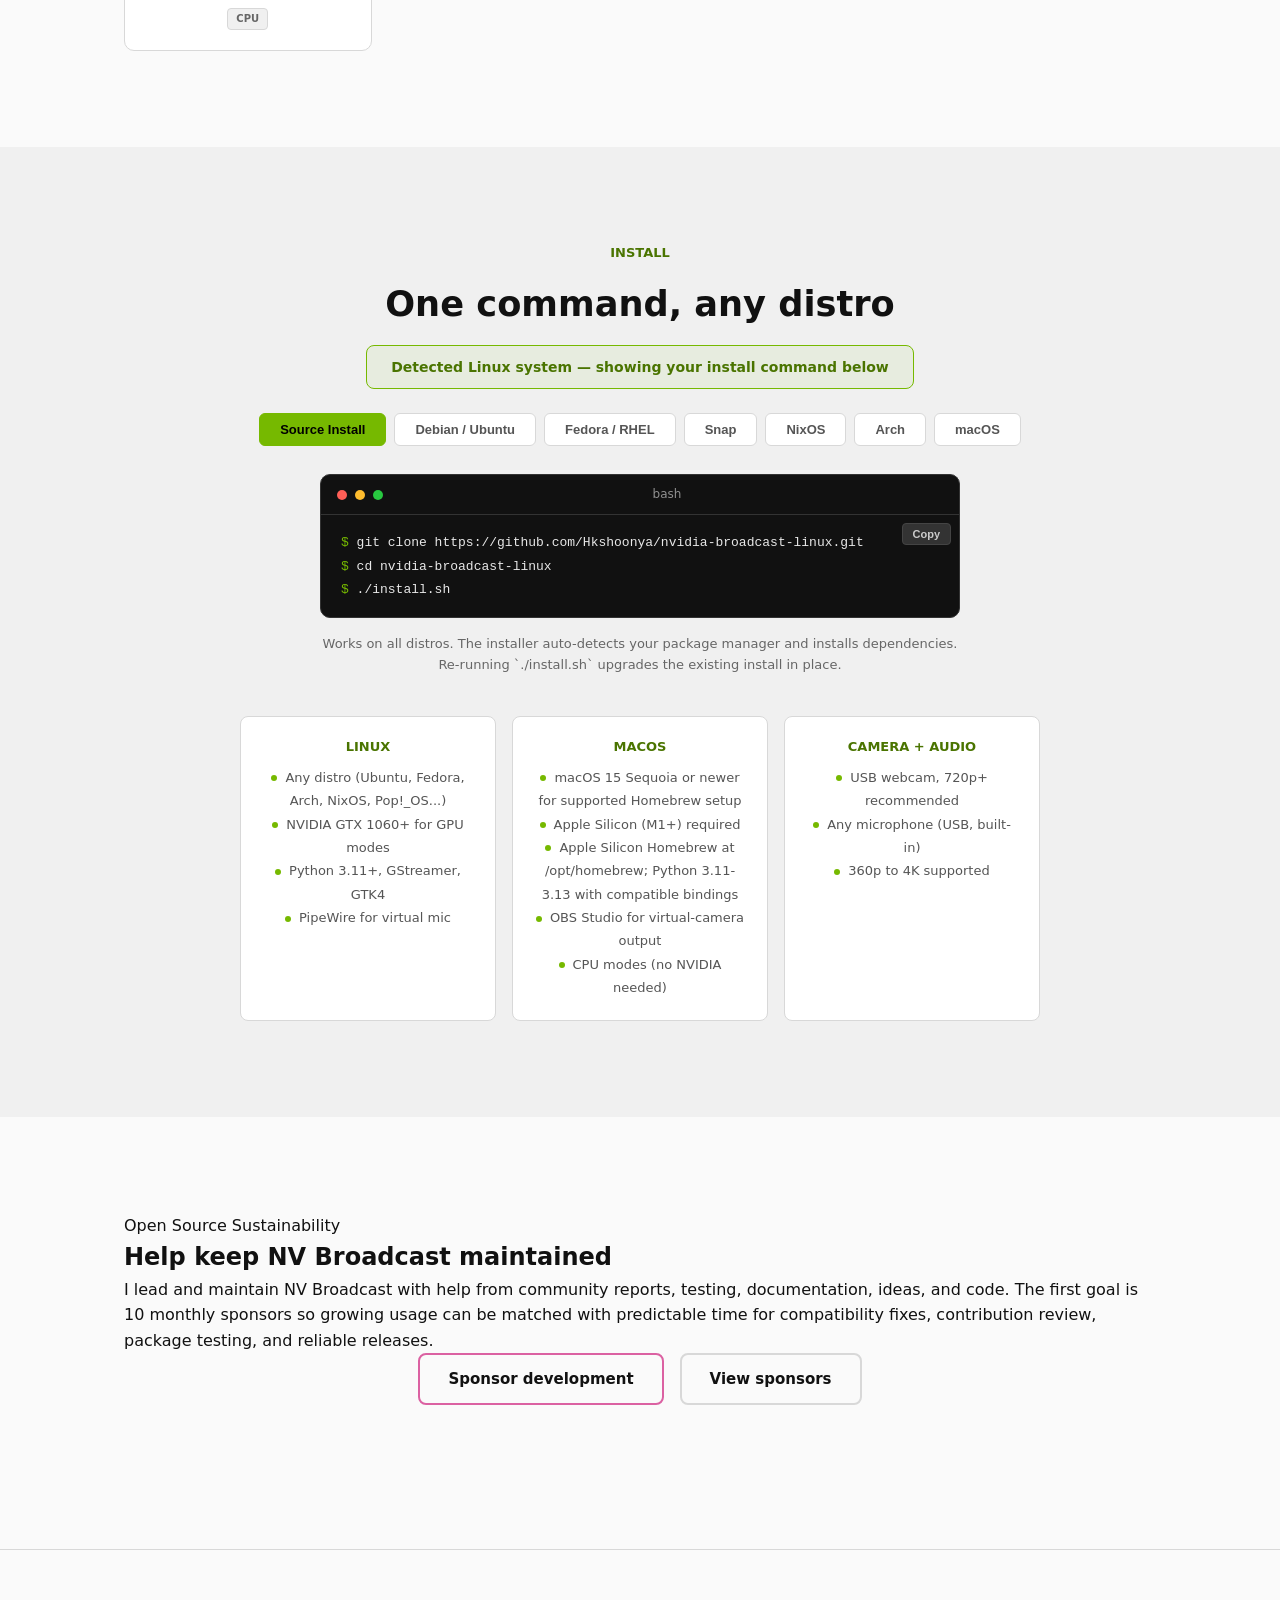
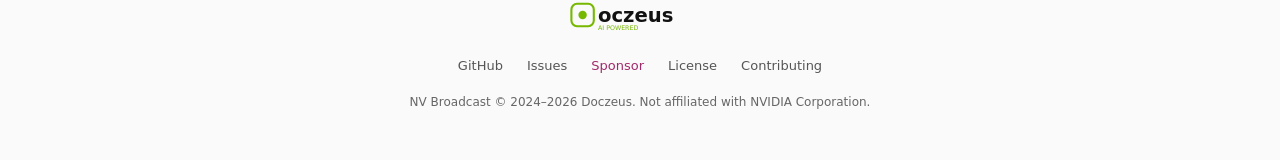
==== commit 522f2565: "Refresh experimental Nix CPU source and prepare hosted input lock" ====
--- a/docs/index.html
+++ b/docs/index.html
@@ -1439,6 +1439,7 @@
       <button class="install-tab" data-tab="deb">Debian / Ubuntu</button>
       <button class="install-tab" data-tab="rpm">Fedora / RHEL</button>
       <button class="install-tab" data-tab="snap">Snap</button>
+      <button class="install-tab" data-tab="nixos">NixOS</button>
       <button class="install-tab" data-tab="arch">Arch</button>
       <button class="install-tab" data-tab="macos">macOS</button>
     </div>
@@ -1539,6 +1540,36 @@
           </div>
         </div>
         <p class="install-note">For systems with Snap support. Snap Store updates are released separately after artifact inspection, provenance verification, Store review, and candidate testing. Check the <a href="https://snapcraft.io/nvbroadcast" target="_blank" rel="noopener">Store channel version</a>; <code>snap refresh nvbroadcast</code> upgrades to the current stable revision in place. The arm64 Snap remains CPU-only.</p>
+      </div>
+
+      <!-- NixOS -->
+      <div class="install-pane" id="pane-nixos">
+        <div class="terminal" role="region" aria-label="NixOS configuration">
+          <div class="terminal-bar">
+            <div class="terminal-dot r" aria-hidden="true"></div>
+            <div class="terminal-dot y" aria-hidden="true"></div>
+            <div class="terminal-dot g" aria-hidden="true"></div>
+            <span>nix</span>
+          </div>
+          <div class="terminal-body" role="code">
+            <button class="copy-btn" aria-label="Copy NixOS module configuration" onclick="copyCommand('nixos')">Copy</button>
+            <div class="terminal-line"><span class="comment"># flake.nix</span></div>
+            <div class="terminal-line"><span class="cmd">inputs.nvbroadcast = {</span></div>
+            <div class="terminal-line"><span class="cmd">&nbsp;&nbsp;url = "github:Hkshoonya/nvidia-broadcast-linux";</span></div>
+            <div class="terminal-line"><span class="cmd">};</span></div>
+            <div class="terminal-line"><br></div>
+            <div class="terminal-line"><span class="comment"># Inside nixosSystem</span></div>
+            <div class="terminal-line"><span class="cmd">modules = [</span></div>
+            <div class="terminal-line"><span class="cmd">&nbsp;&nbsp;nvbroadcast.nixosModules.default</span></div>
+            <div class="terminal-line"><span class="cmd">&nbsp;&nbsp;{</span></div>
+            <div class="terminal-line"><span class="cmd">&nbsp;&nbsp;&nbsp;&nbsp;programs.nvbroadcast = {</span></div>
+            <div class="terminal-line"><span class="cmd">&nbsp;&nbsp;&nbsp;&nbsp;&nbsp;&nbsp;enable = true;</span></div>
+            <div class="terminal-line"><span class="cmd">&nbsp;&nbsp;&nbsp;&nbsp;};</span></div>
+            <div class="terminal-line"><span class="cmd">&nbsp;&nbsp;}</span></div>
+            <div class="terminal-line"><span class="cmd">];</span></div>
+          </div>
+        </div>
+        <p class="install-note">For x86_64 NixOS. This source package is experimental; acceptance on a real NixOS desktop with physical camera, microphone, and virtual devices is still pending. This interim repository flake packages CPU inference only; CUDA/TensorRT, CuPy, and meeting transcription are not packaged, and the immutable Nix package cannot install optional runtimes from the app. Add the GitHub flake input and import `nvbroadcast.nixosModules.default`. Keep its Nixpkgs lock input for the tested package closure. The module defaults PipeWire with Pulse compatibility plus v4l2loopback on `/dev/video10`. NVIDIA driver defaults are opt-in with `programs.nvbroadcast.nvidia.enable = true`, but do not add a CUDA runtime.</p>
       </div>
 
       <!-- Arch -->
@@ -1621,7 +1652,7 @@
       <div class="req-card">
         <h3>Linux</h3>
         <ul>
-          <li>Any distro (Ubuntu, Fedora, Arch, Pop!_OS...)</li>
+          <li>Any distro (Ubuntu, Fedora, Arch, NixOS, Pop!_OS...)</li>
           <li>NVIDIA GTX 1060+ for GPU modes</li>
           <li>Python 3.11+, GStreamer, GTK4</li>
           <li>PipeWire for virtual mic</li>
@@ -1810,6 +1841,7 @@
   deb: '(\nset -euo pipefail\nWORKDIR=$(mktemp -d)\ncd "$WORKDIR"\nBASE=https://github.com/Hkshoonya/nvidia-broadcast-linux/releases/download/v1.5.4\nPACKAGE=nvbroadcast_1.5.4-1_all.deb\nwget --https-only "$BASE/$PACKAGE" "$BASE/nvbroadcast-native-upgrade" "$BASE/SHA256SUMS.packages"\nawk -v package="$PACKAGE" \'$2 == package || $2 == "nvbroadcast-native-upgrade" { print; found++ } END { exit found != 2 }\' SHA256SUMS.packages | sha256sum -c -\nchmod 755 nvbroadcast-native-upgrade\nif dpkg-query -W -f=\'${db:Status-Abbrev}\' nvbroadcast 2>/dev/null | grep -q \'^i\'; then sudo ./nvbroadcast-native-upgrade "./$PACKAGE"; else sudo apt-get install --yes --no-remove "./$PACKAGE"; fi\n)',
   rpm: '(\nset -euo pipefail\nWORKDIR=$(mktemp -d)\ncd "$WORKDIR"\nBASE=https://github.com/Hkshoonya/nvidia-broadcast-linux/releases/download/v1.5.4\nPACKAGE=nvbroadcast-1.5.4-1.noarch.rpm\nwget --https-only "$BASE/$PACKAGE" "$BASE/nvbroadcast-native-upgrade" "$BASE/SHA256SUMS.packages"\nawk -v package="$PACKAGE" \'$2 == package || $2 == "nvbroadcast-native-upgrade" { print; found++ } END { exit found != 2 }\' SHA256SUMS.packages | sha256sum -c -\nchmod 755 nvbroadcast-native-upgrade\nif rpm -q nvbroadcast >/dev/null 2>&1; then sudo ./nvbroadcast-native-upgrade "./$PACKAGE"; else sudo dnf install --assumeyes "./$PACKAGE"; fi\n)',
   snap: 'sudo snap install nvbroadcast || sudo snap refresh nvbroadcast',
+  nixos: 'inputs.nvbroadcast = {\n  url = "github:Hkshoonya/nvidia-broadcast-linux";\n};\n\n# Inside nixosSystem\nmodules = [\n  nvbroadcast.nixosModules.default\n  {\n    programs.nvbroadcast = {\n      enable = true;\n    };\n  }\n];',
   arch: 'sudo pacman -S python gtk4 libadwaita gstreamer gst-plugins-base gst-plugins-good gst-plugins-bad v4l-utils && git clone https://github.com/Hkshoonya/nvidia-broadcast-linux.git && cd nvidia-broadcast-linux && ./install.sh',
   macos: "(\nset -euo pipefail\nINSTALL_DIR=$(mktemp -d)\ncd \"$INSTALL_DIR\"\nBASE=https://github.com/Hkshoonya/nvidia-broadcast-linux/releases/download/v1.5.4\nPACKAGE=NVBroadcast-1.5.4-1.pkg\ncurl --fail --location --proto '=https' --proto-redir '=https' --remote-name \"$BASE/$PACKAGE\"\nprintf '%s  %s\\n' 'f0fb2bec7035a5ec336168ab0523ffeebec5d5d9cf5fd0d526c4c37936aa2b6f' \"$PACKAGE\" | shasum -a 256 -c -\npkgutil --check-signature \"$PACKAGE\"\nxcrun stapler validate \"$PACKAGE\"\nspctl --assess --type install --verbose=4 \"$PACKAGE\"\nopen \"$PACKAGE\"\n)",
   'macos-setup': "/opt/homebrew/bin/brew update &&\n/opt/homebrew/bin/brew install python@3.13 pygobject3 gtk4 libadwaita gstreamer pkgconf ninja &&\n/opt/homebrew/bin/brew upgrade python@3.13 &&\n/opt/nvbroadcast/scripts/setup_macos_runtime.sh &&\n/usr/local/bin/nvbroadcast"
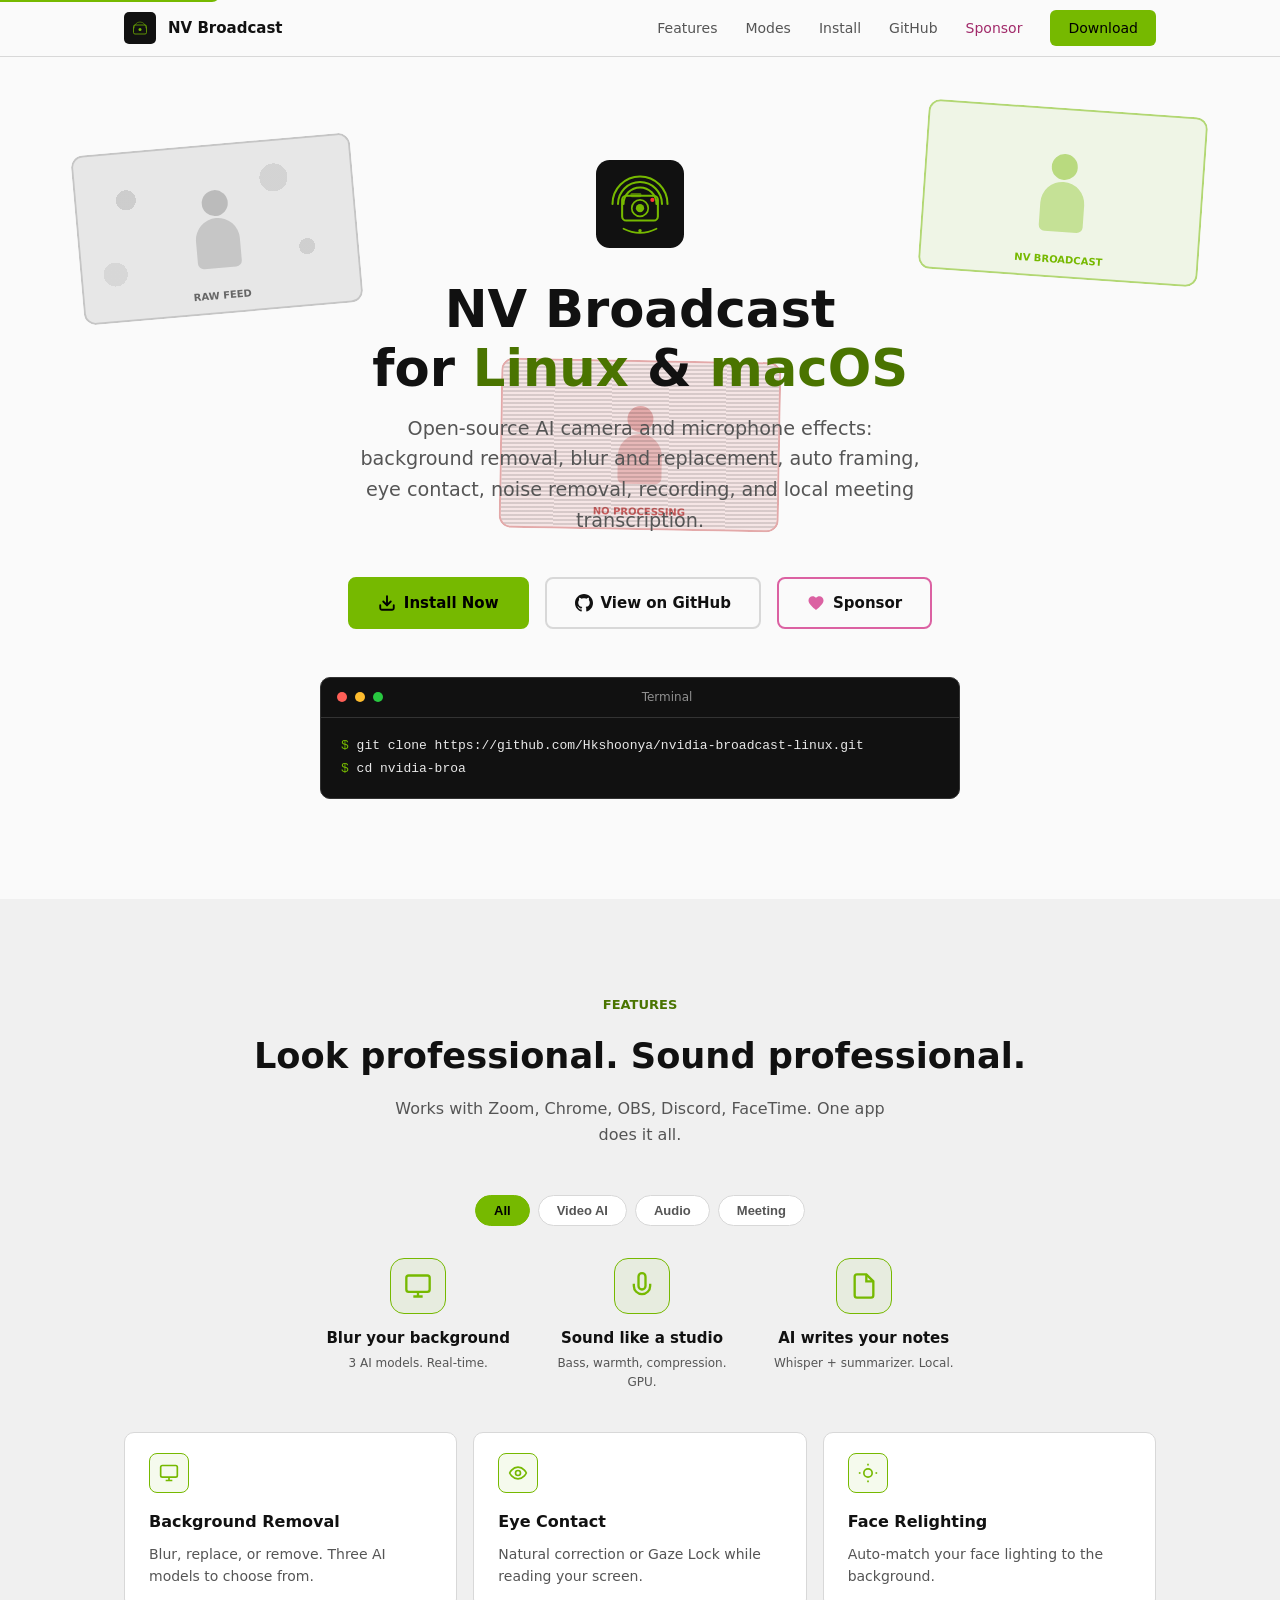
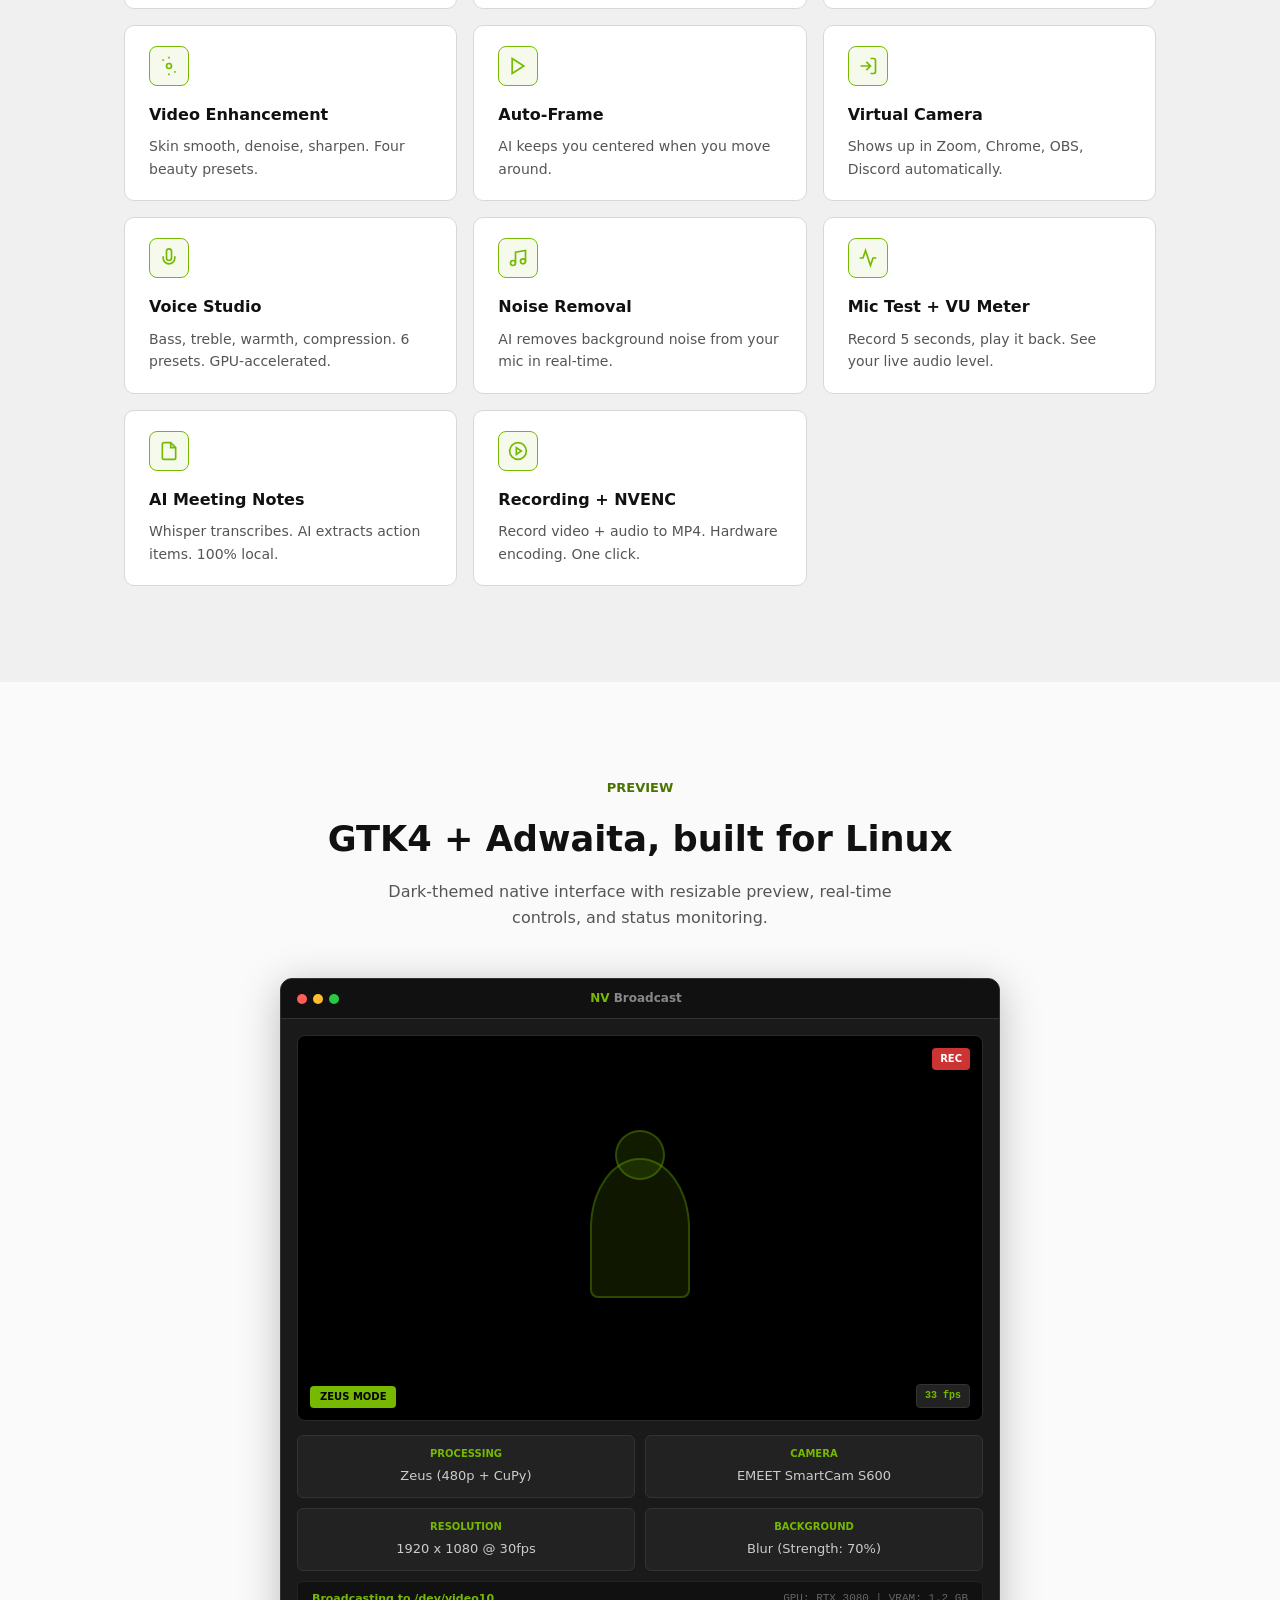
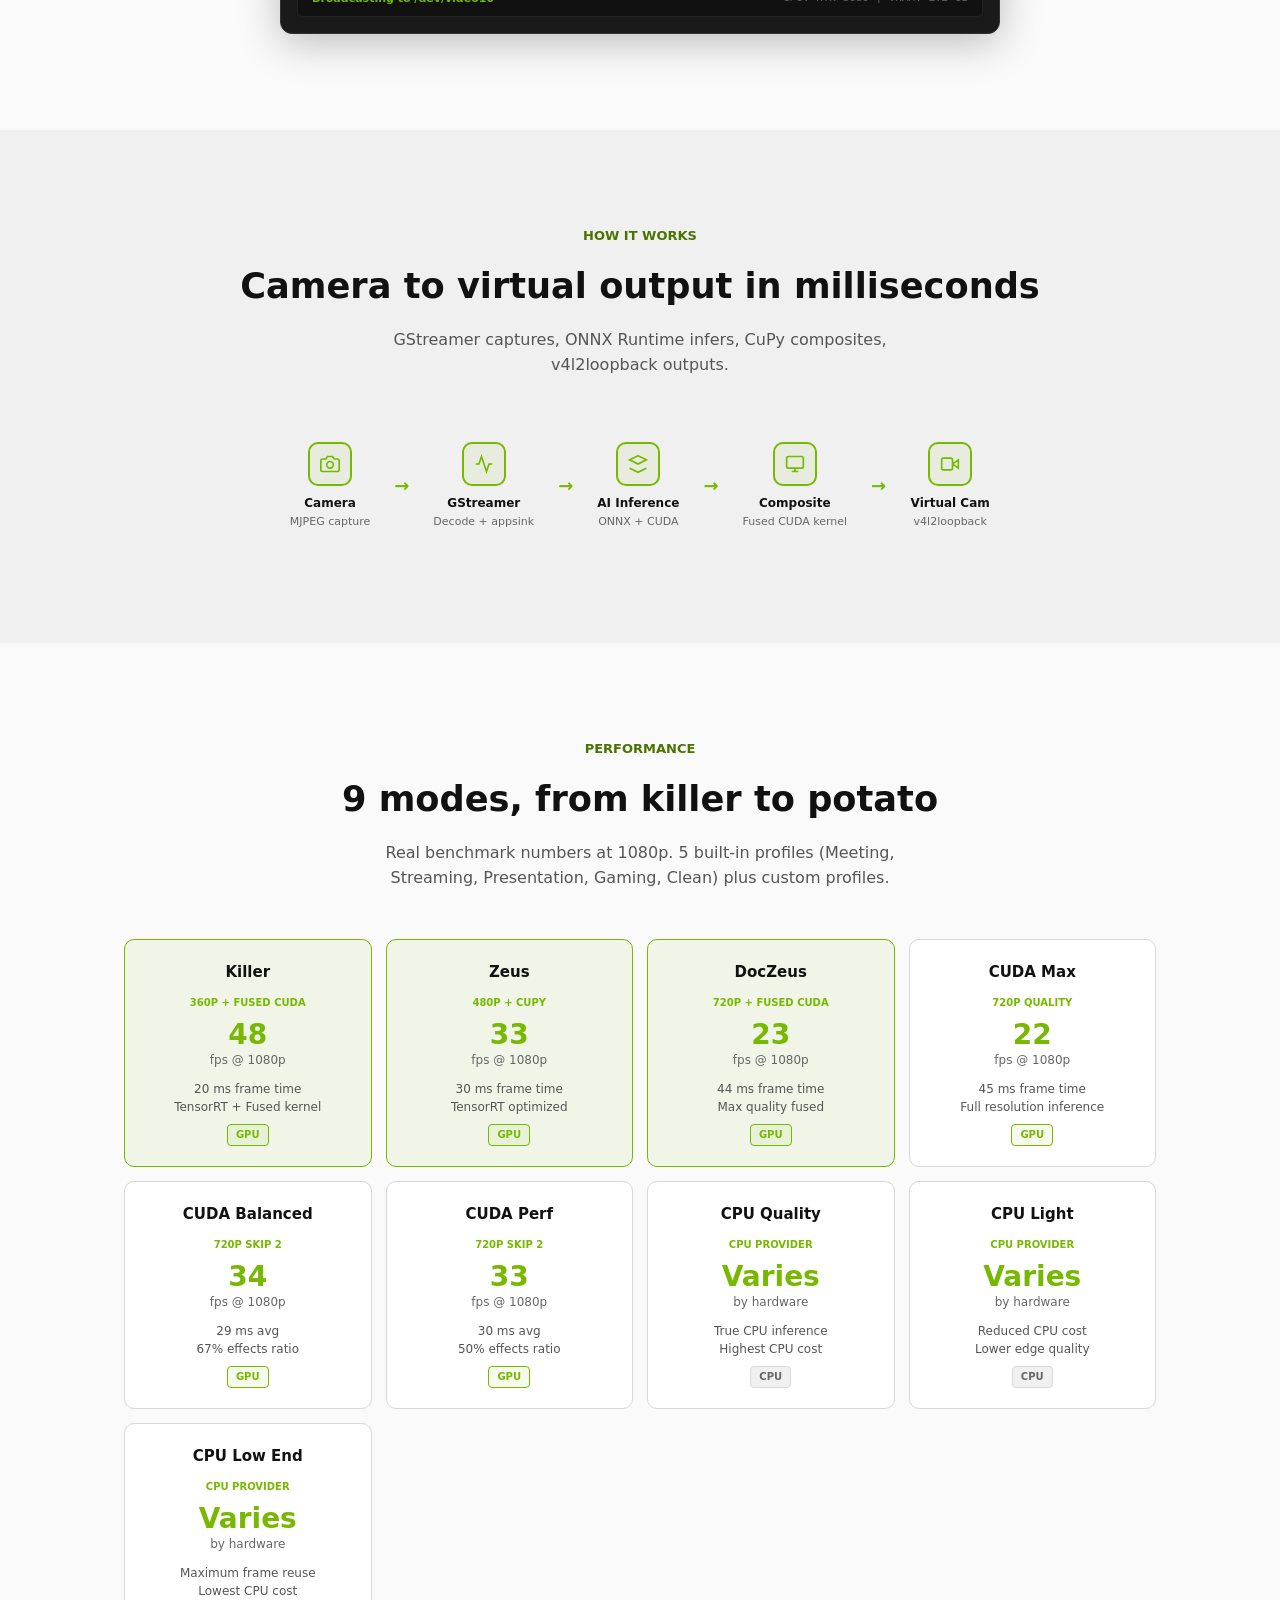
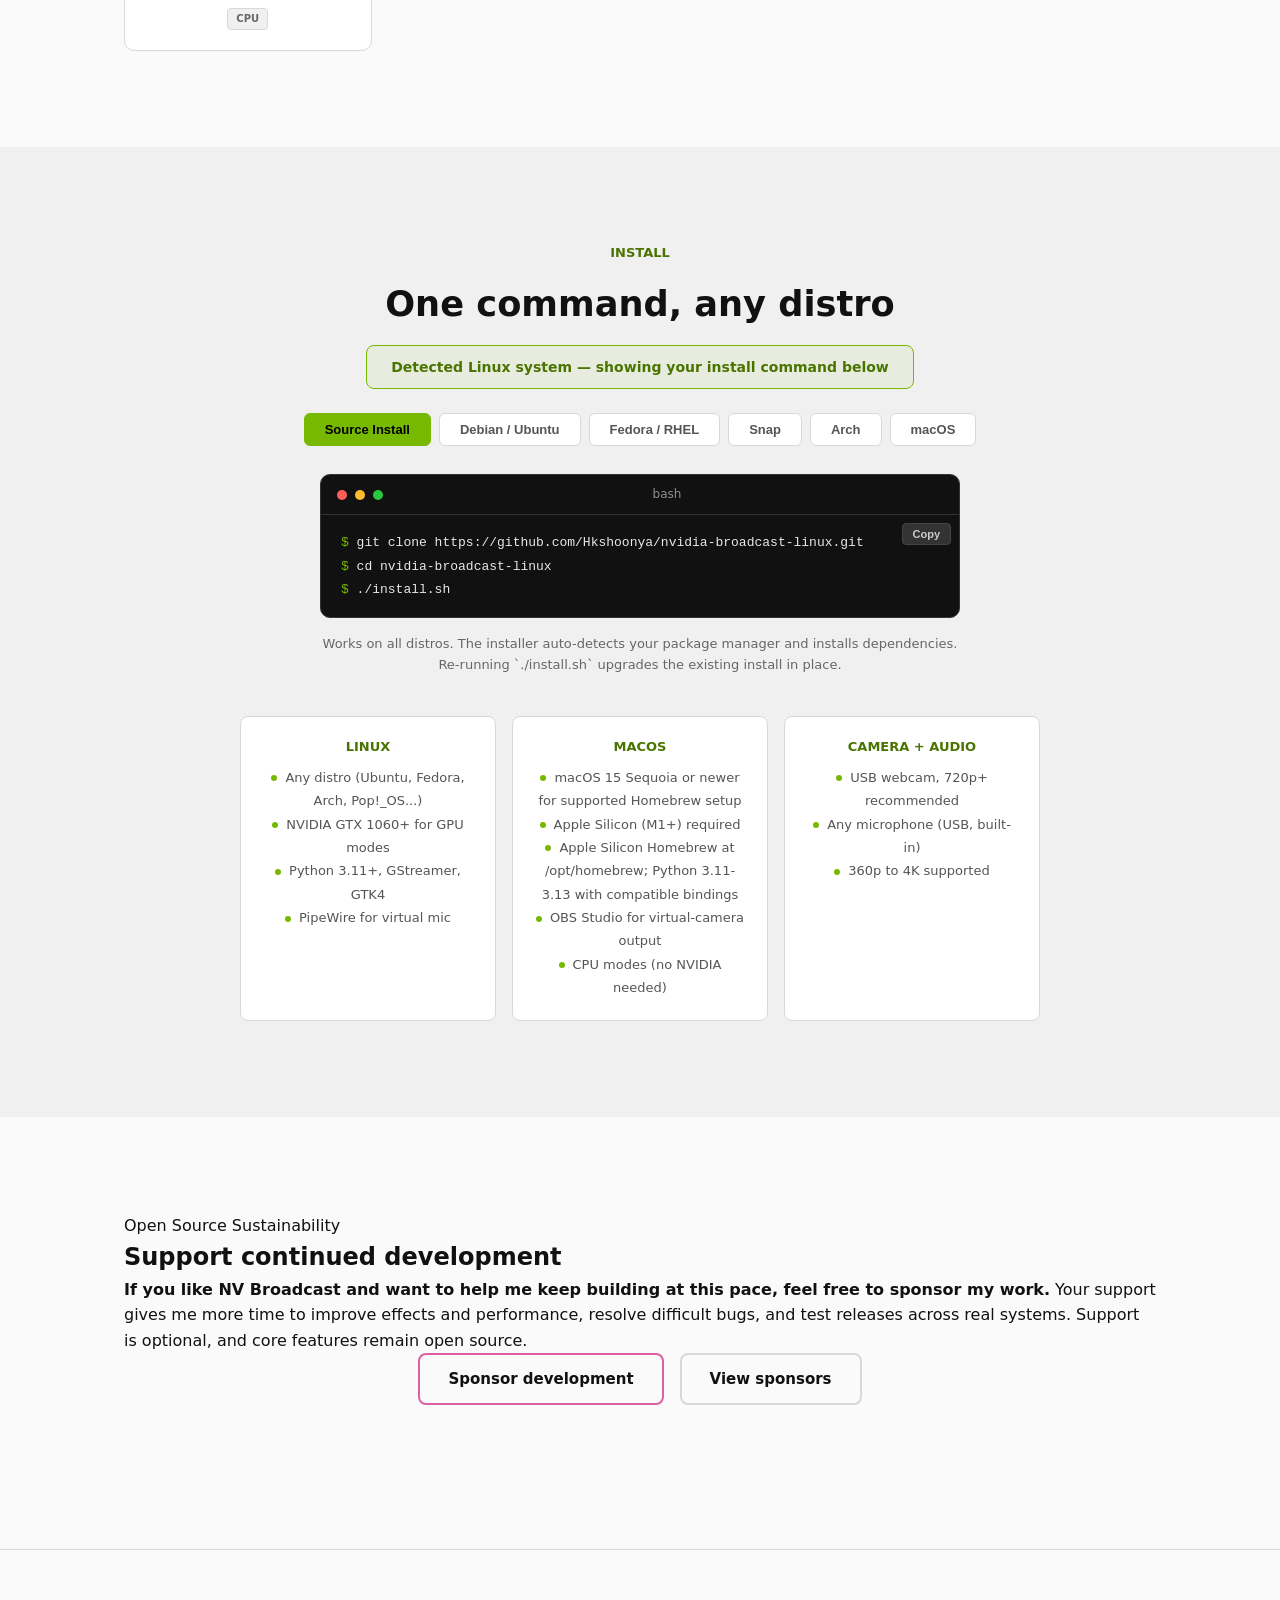
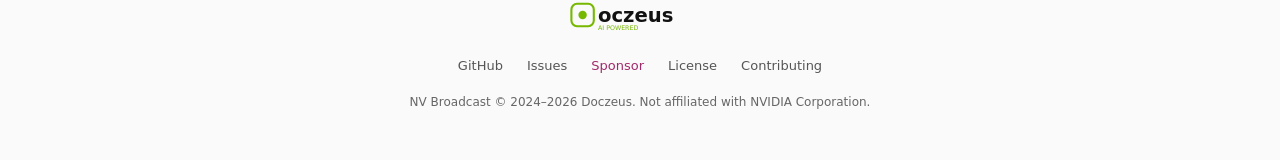
==== commit b3784ff6: "Prioritize sponsor recognition and refine public sponsorship copy" ====
--- a/docs/index.html
+++ b/docs/index.html
@@ -1439,7 +1439,6 @@
       <button class="install-tab" data-tab="deb">Debian / Ubuntu</button>
       <button class="install-tab" data-tab="rpm">Fedora / RHEL</button>
       <button class="install-tab" data-tab="snap">Snap</button>
-      <button class="install-tab" data-tab="nixos">NixOS</button>
       <button class="install-tab" data-tab="arch">Arch</button>
       <button class="install-tab" data-tab="macos">macOS</button>
     </div>
@@ -1540,36 +1539,6 @@
           </div>
         </div>
         <p class="install-note">For systems with Snap support. Snap Store updates are released separately after artifact inspection, provenance verification, Store review, and candidate testing. Check the <a href="https://snapcraft.io/nvbroadcast" target="_blank" rel="noopener">Store channel version</a>; <code>snap refresh nvbroadcast</code> upgrades to the current stable revision in place. The arm64 Snap remains CPU-only.</p>
-      </div>
-
-      <!-- NixOS -->
-      <div class="install-pane" id="pane-nixos">
-        <div class="terminal" role="region" aria-label="NixOS configuration">
-          <div class="terminal-bar">
-            <div class="terminal-dot r" aria-hidden="true"></div>
-            <div class="terminal-dot y" aria-hidden="true"></div>
-            <div class="terminal-dot g" aria-hidden="true"></div>
-            <span>nix</span>
-          </div>
-          <div class="terminal-body" role="code">
-            <button class="copy-btn" aria-label="Copy NixOS module configuration" onclick="copyCommand('nixos')">Copy</button>
-            <div class="terminal-line"><span class="comment"># flake.nix</span></div>
-            <div class="terminal-line"><span class="cmd">inputs.nvbroadcast = {</span></div>
-            <div class="terminal-line"><span class="cmd">&nbsp;&nbsp;url = "github:Hkshoonya/nvidia-broadcast-linux";</span></div>
-            <div class="terminal-line"><span class="cmd">};</span></div>
-            <div class="terminal-line"><br></div>
-            <div class="terminal-line"><span class="comment"># Inside nixosSystem</span></div>
-            <div class="terminal-line"><span class="cmd">modules = [</span></div>
-            <div class="terminal-line"><span class="cmd">&nbsp;&nbsp;nvbroadcast.nixosModules.default</span></div>
-            <div class="terminal-line"><span class="cmd">&nbsp;&nbsp;{</span></div>
-            <div class="terminal-line"><span class="cmd">&nbsp;&nbsp;&nbsp;&nbsp;programs.nvbroadcast = {</span></div>
-            <div class="terminal-line"><span class="cmd">&nbsp;&nbsp;&nbsp;&nbsp;&nbsp;&nbsp;enable = true;</span></div>
-            <div class="terminal-line"><span class="cmd">&nbsp;&nbsp;&nbsp;&nbsp;};</span></div>
-            <div class="terminal-line"><span class="cmd">&nbsp;&nbsp;}</span></div>
-            <div class="terminal-line"><span class="cmd">];</span></div>
-          </div>
-        </div>
-        <p class="install-note">For x86_64 NixOS. This source package is experimental; acceptance on a real NixOS desktop with physical camera, microphone, and virtual devices is still pending. This interim repository flake packages CPU inference only; CUDA/TensorRT, CuPy, and meeting transcription are not packaged, and the immutable Nix package cannot install optional runtimes from the app. Add the GitHub flake input and import `nvbroadcast.nixosModules.default`. Keep its Nixpkgs lock input for the tested package closure. The module defaults PipeWire with Pulse compatibility plus v4l2loopback on `/dev/video10`. NVIDIA driver defaults are opt-in with `programs.nvbroadcast.nvidia.enable = true`, but do not add a CUDA runtime.</p>
       </div>
 
       <!-- Arch -->
@@ -1652,7 +1621,7 @@
       <div class="req-card">
         <h3>Linux</h3>
         <ul>
-          <li>Any distro (Ubuntu, Fedora, Arch, NixOS, Pop!_OS...)</li>
+          <li>Any distro (Ubuntu, Fedora, Arch, Pop!_OS...)</li>
           <li>NVIDIA GTX 1060+ for GPU modes</li>
           <li>Python 3.11+, GStreamer, GTK4</li>
           <li>PipeWire for virtual mic</li>
@@ -1685,8 +1654,8 @@
   <div class="container">
     <div class="section-header">
       <span class="section-label">Open Source Sustainability</span>
-      <h2>Help keep NV Broadcast maintained</h2>
-      <p>I lead and maintain NV Broadcast with help from community reports, testing, documentation, ideas, and code. The first goal is 10 monthly sponsors so growing usage can be matched with predictable time for compatibility fixes, contribution review, package testing, and reliable releases.</p>
+      <h2>Support continued development</h2>
+      <p><strong>If you like NV Broadcast and want to help me keep building at this pace, feel free to sponsor my work.</strong> Your support gives me more time to improve effects and performance, resolve difficult bugs, and test releases across real systems. Support is optional, and core features remain open source.</p>
     </div>
     <div class="hero-ctas">
       <a href="https://github.com/sponsors/Hkshoonya?metadata_campaign=nvbroadcast_site" target="_blank" rel="noopener" class="btn btn-sponsor">
@@ -1841,7 +1810,6 @@
   deb: '(\nset -euo pipefail\nWORKDIR=$(mktemp -d)\ncd "$WORKDIR"\nBASE=https://github.com/Hkshoonya/nvidia-broadcast-linux/releases/download/v1.5.4\nPACKAGE=nvbroadcast_1.5.4-1_all.deb\nwget --https-only "$BASE/$PACKAGE" "$BASE/nvbroadcast-native-upgrade" "$BASE/SHA256SUMS.packages"\nawk -v package="$PACKAGE" \'$2 == package || $2 == "nvbroadcast-native-upgrade" { print; found++ } END { exit found != 2 }\' SHA256SUMS.packages | sha256sum -c -\nchmod 755 nvbroadcast-native-upgrade\nif dpkg-query -W -f=\'${db:Status-Abbrev}\' nvbroadcast 2>/dev/null | grep -q \'^i\'; then sudo ./nvbroadcast-native-upgrade "./$PACKAGE"; else sudo apt-get install --yes --no-remove "./$PACKAGE"; fi\n)',
   rpm: '(\nset -euo pipefail\nWORKDIR=$(mktemp -d)\ncd "$WORKDIR"\nBASE=https://github.com/Hkshoonya/nvidia-broadcast-linux/releases/download/v1.5.4\nPACKAGE=nvbroadcast-1.5.4-1.noarch.rpm\nwget --https-only "$BASE/$PACKAGE" "$BASE/nvbroadcast-native-upgrade" "$BASE/SHA256SUMS.packages"\nawk -v package="$PACKAGE" \'$2 == package || $2 == "nvbroadcast-native-upgrade" { print; found++ } END { exit found != 2 }\' SHA256SUMS.packages | sha256sum -c -\nchmod 755 nvbroadcast-native-upgrade\nif rpm -q nvbroadcast >/dev/null 2>&1; then sudo ./nvbroadcast-native-upgrade "./$PACKAGE"; else sudo dnf install --assumeyes "./$PACKAGE"; fi\n)',
   snap: 'sudo snap install nvbroadcast || sudo snap refresh nvbroadcast',
-  nixos: 'inputs.nvbroadcast = {\n  url = "github:Hkshoonya/nvidia-broadcast-linux";\n};\n\n# Inside nixosSystem\nmodules = [\n  nvbroadcast.nixosModules.default\n  {\n    programs.nvbroadcast = {\n      enable = true;\n    };\n  }\n];',
   arch: 'sudo pacman -S python gtk4 libadwaita gstreamer gst-plugins-base gst-plugins-good gst-plugins-bad v4l-utils && git clone https://github.com/Hkshoonya/nvidia-broadcast-linux.git && cd nvidia-broadcast-linux && ./install.sh',
   macos: "(\nset -euo pipefail\nINSTALL_DIR=$(mktemp -d)\ncd \"$INSTALL_DIR\"\nBASE=https://github.com/Hkshoonya/nvidia-broadcast-linux/releases/download/v1.5.4\nPACKAGE=NVBroadcast-1.5.4-1.pkg\ncurl --fail --location --proto '=https' --proto-redir '=https' --remote-name \"$BASE/$PACKAGE\"\nprintf '%s  %s\\n' 'f0fb2bec7035a5ec336168ab0523ffeebec5d5d9cf5fd0d526c4c37936aa2b6f' \"$PACKAGE\" | shasum -a 256 -c -\npkgutil --check-signature \"$PACKAGE\"\nxcrun stapler validate \"$PACKAGE\"\nspctl --assess --type install --verbose=4 \"$PACKAGE\"\nopen \"$PACKAGE\"\n)",
   'macos-setup': "/opt/homebrew/bin/brew update &&\n/opt/homebrew/bin/brew install python@3.13 pygobject3 gtk4 libadwaita gstreamer pkgconf ninja &&\n/opt/homebrew/bin/brew upgrade python@3.13 &&\n/opt/nvbroadcast/scripts/setup_macos_runtime.sh &&\n/usr/local/bin/nvbroadcast"
